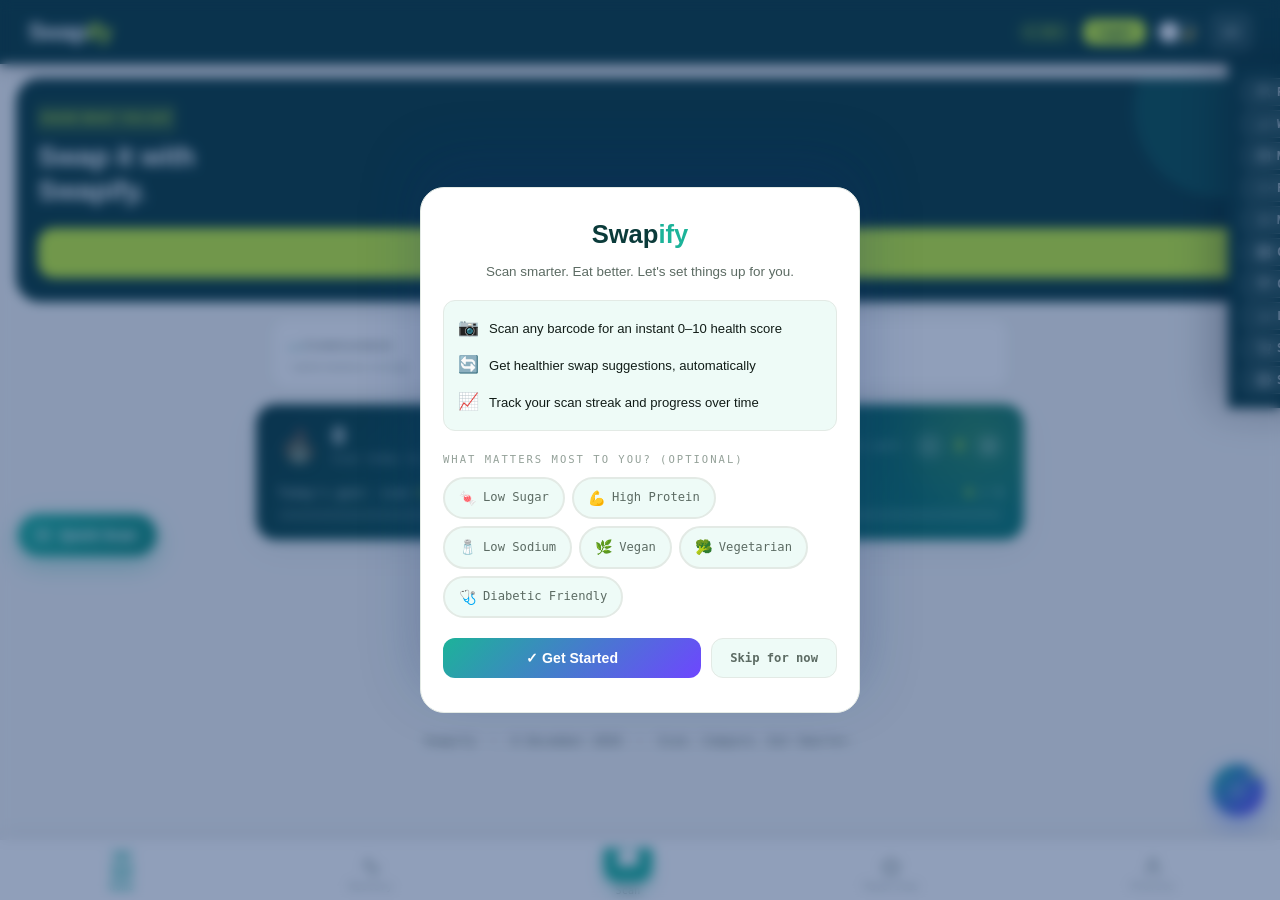
==== index.html @ 66559e41 "Fix root URL routing" ====
<!DOCTYPE html>
<html>
  <head>
    <meta http-equiv="refresh" content="0; url=/static/index.html" />
  </head>
  <body>
    <p>Redirecting to <a href="/static/index.html">Swapify</a>...</p>
  </body>
</html>
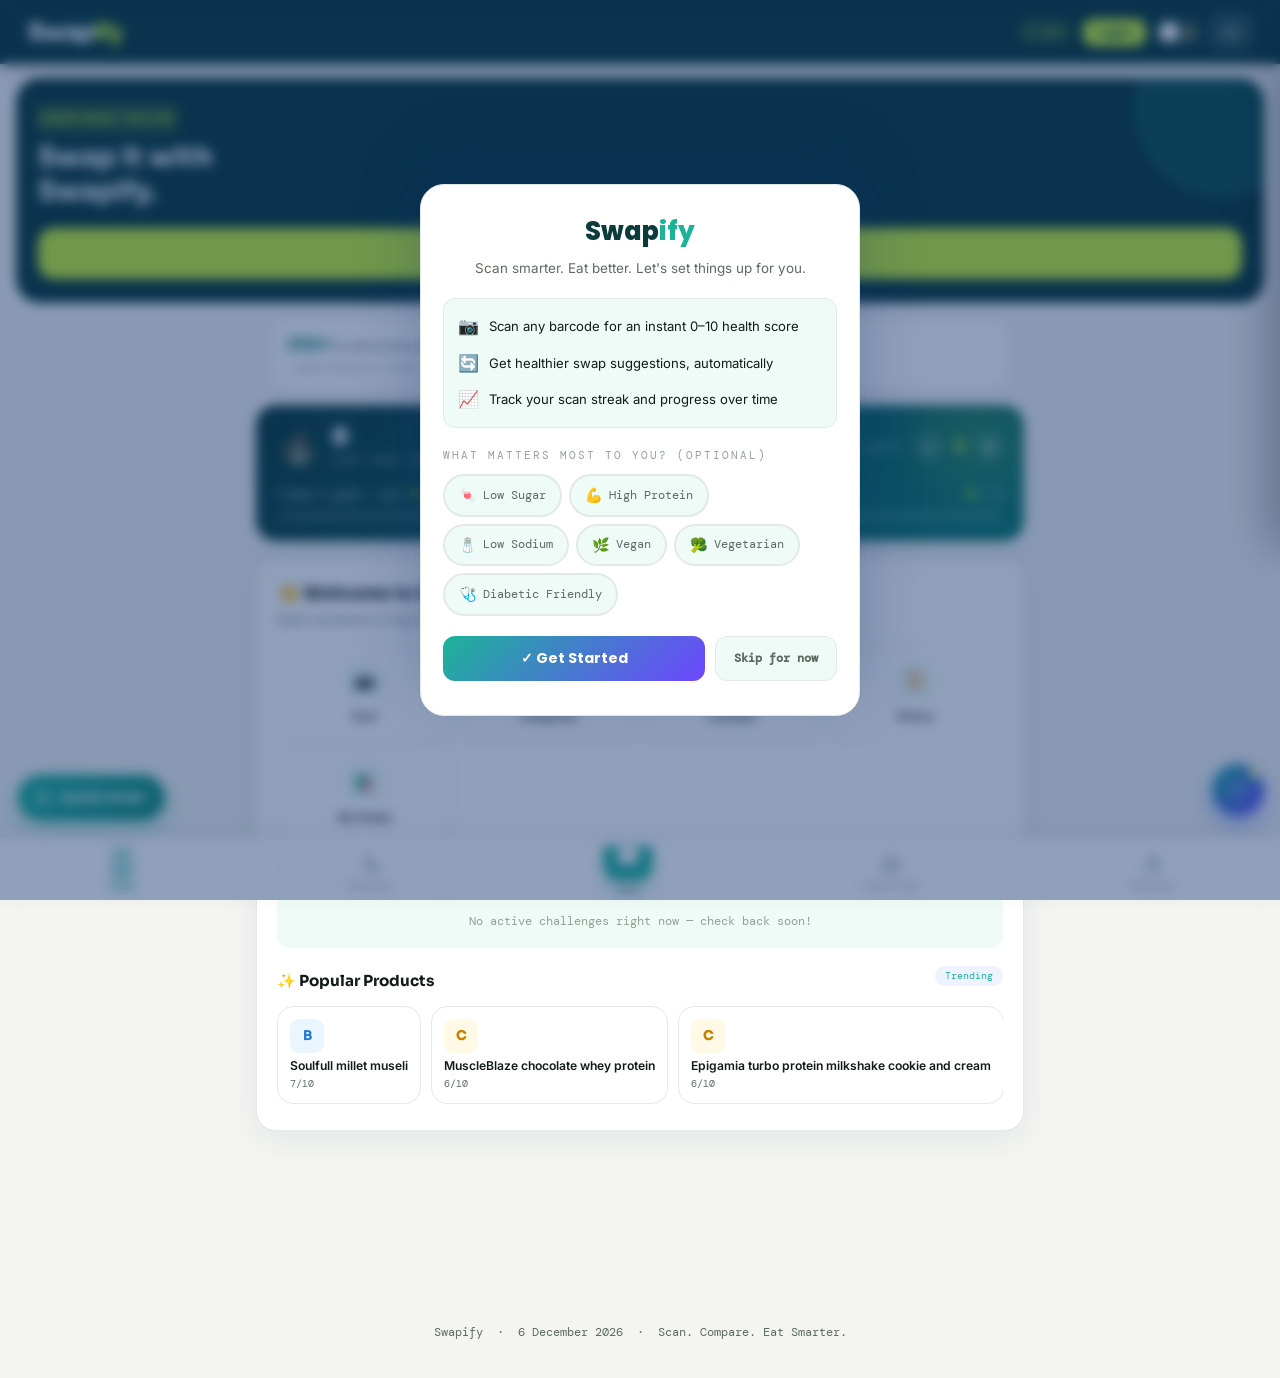
==== commit daa647dc: "Move static files to root for Vercel" ====
--- a/index.html
+++ b/index.html
@@ -1,9 +1,866 @@
 <!DOCTYPE html>
-<html>
-  <head>
-    <meta http-equiv="refresh" content="0; url=/static/index.html" />
-  </head>
-  <body>
-    <p>Redirecting to <a href="/static/index.html">Swapify</a>...</p>
-  </body>
+<html lang="en" data-theme="light">
+<head>
+<meta charset="UTF-8">
+<meta name="viewport" content="width=device-width, initial-scale=1.0, viewport-fit=cover">
+<title>Swapify — Know What's Really In Your Food</title>
+<meta name="description" content="Scan any packaged food barcode for an instant, transparent 1–10 health score with a full ingredient breakdown — no fabricated numbers, ever.">
+<meta name="theme-color" content="#0B3B3A">
+<meta property="og:title" content="Swapify — Know What's Really In Your Food">
+<meta property="og:description" content="Scan any packaged food barcode for an instant, transparent 1–10 health score with a full ingredient breakdown.">
+<meta property="og:type" content="website">
+<link rel="icon" type="image/svg+xml" href="data:image/svg+xml,%3Csvg xmlns='http://www.w3.org/2000/svg' viewBox='0 0 100 100'%3E%3Crect width='100' height='100' rx='22' fill='%230B3B3A'/%3E%3Cpath d='M30 55c0-14 11-25 25-25 7 0 13 3 17 7l-9 9c-2-2-5-4-8-4-8 0-14 6-14 13s6 13 14 13c6 0 11-4 13-9H55v-11h27c0 1 0 2 0 3 0 17-13 29-29 29-14 0-25-11-25-25z' fill='%23C6F135'/%3E%3C/svg%3E">
+<link rel="apple-touch-icon" href="data:image/svg+xml,%3Csvg xmlns='http://www.w3.org/2000/svg' viewBox='0 0 100 100'%3E%3Crect width='100' height='100' rx='22' fill='%230B3B3A'/%3E%3Cpath d='M30 55c0-14 11-25 25-25 7 0 13 3 17 7l-9 9c-2-2-5-4-8-4-8 0-14 6-14 13s6 13 14 13c6 0 11-4 13-9H55v-11h27c0 1 0 2 0 3 0 17-13 29-29 29-14 0-25-11-25-25z' fill='%23C6F135'/%3E%3C/svg%3E">
+<link href="https://fonts.googleapis.com/css2?family=Sora:wght@400;500;600;700;800&family=Poppins:wght@400;600;700;800;900&family=Inter:wght@400;500;600&family=DM+Mono:wght@400;500&display=swap" rel="stylesheet">
+<script src="https://unpkg.com/html5-qrcode@2.3.8/html5-qrcode.min.js"></script>
+<script src="https://cdnjs.cloudflare.com/ajax/libs/html2canvas/1.4.1/html2canvas.min.js"></script>
+<script src="https://cdn.jsdelivr.net/npm/chart.js@4.4.0/dist/chart.umd.min.js"></script>
+<script src="https://cdnjs.cloudflare.com/ajax/libs/jspdf/2.5.1/jspdf.umd.min.js"></script>
+<link rel="stylesheet" href="/static/style.css">
+<!-- Rough first-paint guess for the header nav's collapsed/expanded state,
+     so the full 10-link nav never flashes on screen and overflows/gets cut
+     off before script.js (loaded at the bottom of the page) can measure it
+     precisely with checkHeaderNavFit(). 1700px comfortably covers every
+     laptop width the full row of links realistically fits in; script.js
+     corrects this guess either way once it runs. -->
+<script>(function(){try{if(window.innerWidth<1700){document.documentElement.classList.add('nav-collapsed');}}catch(e){}})();</script>
+</head>
+<body>
+
+<header>
+  <div class="logo" onclick="window.scrollTo({top:0,behavior:'smooth'})">Swap<span>ify</span></div>
+
+  <nav class="header-nav-menu" id="headerNavMenu">
+    <button class="btn-pref-header" onclick="openPrefPanel();closeMobileNav();">
+      <svg width="14" height="14" fill="none" viewBox="0 0 24 24" stroke="currentColor" stroke-width="2"><circle cx="9" cy="7" r="4"/><path d="M3 21v-2a4 4 0 0 1 4-4h4"/><path d="M16 3.13a4 4 0 0 1 0 7.75M21 21v-2a4 4 0 0 0-3-3.87"/></svg>
+      Preferences
+    </button>
+    <button class="btn-pref-header" onclick="showPage('history');closeMobileNav();" id="btnWeeklyHeader">
+      <svg width="14" height="14" fill="none" viewBox="0 0 24 24" stroke="currentColor" stroke-width="2"><line x1="4" y1="20" x2="4" y2="14"/><line x1="10" y1="20" x2="10" y2="9"/><line x1="16" y1="20" x2="16" y2="4"/></svg>
+      Weekly
+    </button>
+    <button class="btn-pref-header" onclick="showPage('history');closeMobileNav();" id="btnMonthlyHeader">
+      <svg width="14" height="14" fill="none" viewBox="0 0 24 24" stroke="currentColor" stroke-width="2"><rect x="3" y="5" width="18" height="16" rx="2"/><line x1="3" y1="10" x2="21" y2="10"/><line x1="8" y1="2" x2="8" y2="6"/><line x1="16" y1="2" x2="16" y2="6"/></svg>
+      Monthly
+    </button>
+    <button class="btn-pref-header" onclick="openForYouRecommendationsPage();closeMobileNav();" id="btnRecsHeader">
+      <svg width="14" height="14" fill="none" viewBox="0 0 24 24" stroke="currentColor" stroke-width="2"><path d="M12 3v4M12 17v4M5 12H1M23 12h-4M6.3 6.3l2.8 2.8M14.9 14.9l2.8 2.8M17.7 6.3l-2.8 2.8M9.1 14.9l-2.8 2.8"/></svg>
+      For You
+    </button>
+    <button class="btn-pref-header" onclick="showPage('swaps');closeMobileNav();" id="btnMySwapsHeader">
+      <svg width="14" height="14" fill="none" viewBox="0 0 24 24" stroke="currentColor" stroke-width="2"><path d="M4 7h13M17 7l-3.5-3.5M17 7l-3.5 3.5"/><path d="M20 17H7M7 17l3.5-3.5M7 17l3.5 3.5"/></svg>
+      My Swaps
+    </button>
+    <button class="btn-pref-header" onclick="showPage('categories');closeMobileNav();" id="btnCategoriesHeader">
+      <svg width="14" height="14" fill="none" viewBox="0 0 24 24" stroke="currentColor" stroke-width="2"><rect x="3" y="3" width="7" height="7"/><rect x="14" y="3" width="7" height="7"/><rect x="3" y="14" width="7" height="7"/><rect x="14" y="14" width="7" height="7"/></svg>
+      Categories
+    </button>
+    <button class="btn-pref-header" onclick="showPage('challenges');closeMobileNav();" id="btnChallengesHeader">
+      <svg width="14" height="14" fill="none" viewBox="0 0 24 24" stroke="currentColor" stroke-width="2"><path d="M8 4h8v5a4 4 0 0 1-8 0V4z"/><path d="M8 5H4v2a4 4 0 0 0 4 3M16 5h4v2a4 4 0 0 1-4 3"/><line x1="12" y1="13" x2="12" y2="17"/><line x1="9" y1="21" x2="15" y2="21"/><line x1="12" y1="17" x2="12" y2="21"/></svg>
+      Challenges
+    </button>
+    <button class="btn-pref-header" onclick="showPage('leaderboard');closeMobileNav();" id="btnLeaderboardHeader">
+      <svg width="14" height="14" fill="none" viewBox="0 0 24 24" stroke="currentColor" stroke-width="2"><line x1="18" y1="20" x2="18" y2="10"/><line x1="12" y1="20" x2="12" y2="4"/><line x1="6" y1="20" x2="6" y2="14"/></svg>
+      Leaderboard
+    </button>
+    <button class="btn-pref-header" onclick="showPage('cart');closeMobileNav();" id="btnShoppingListHeader">
+      <svg width="14" height="14" fill="none" viewBox="0 0 24 24" stroke="currentColor" stroke-width="2"><circle cx="9" cy="21" r="1"/><circle cx="20" cy="21" r="1"/><path d="M1 2h4l2.68 12.39a2 2 0 0 0 2 1.61h9.72a2 2 0 0 0 2-1.61L23 6H6"/></svg>
+      Smart Cart
+    </button>
+    <button class="btn-pref-header" onclick="showPage('settings');closeMobileNav();" id="btnSettingsHeader">
+      <svg width="14" height="14" fill="none" viewBox="0 0 24 24" stroke="currentColor" stroke-width="2"><circle cx="12" cy="12" r="3"/><path d="M19.4 15a1.65 1.65 0 0 0 .33 1.82l.06.06a2 2 0 1 1-2.83 2.83l-.06-.06a1.65 1.65 0 0 0-1.82-.33 1.65 1.65 0 0 0-1 1.51V21a2 2 0 0 1-4 0v-.09A1.65 1.65 0 0 0 9 19.4a1.65 1.65 0 0 0-1.82.33l-.06.06a2 2 0 1 1-2.83-2.83l.06-.06a1.65 1.65 0 0 0 .33-1.82 1.65 1.65 0 0 0-1.51-1H3a2 2 0 0 1 0-4h.09A1.65 1.65 0 0 0 4.6 9a1.65 1.65 0 0 0-.33-1.82l-.06-.06a2 2 0 1 1 2.83-2.83l.06.06a1.65 1.65 0 0 0 1.82.33H9a1.65 1.65 0 0 0 1-1.51V3a2 2 0 0 1 4 0v.09a1.65 1.65 0 0 0 1 1.51 1.65 1.65 0 0 0 1.82-.33l.06-.06a2 2 0 1 1 2.83 2.83l-.06.06a1.65 1.65 0 0 0-.33 1.82V9a1.65 1.65 0 0 0 1.51 1H21a2 2 0 0 1 0 4h-.09a1.65 1.65 0 0 0-1.51 1z"/></svg>
+      Settings
+    </button>
+  </nav>
+
+  <div class="header-right">
+    <div class="badge" id="headerDateBadge"></div>
+    <div id="headerAuthArea">
+      <button class="btn-login-header" onclick="openAuthModal()">Login</button>
+    </div>
+    <button class="theme-toggle" id="themeToggle" onclick="toggleTheme()">
+      <span class="theme-icon" id="themeIcon">🌙</span>
+    </button>
+    <button class="hamburger-btn" id="hamburgerBtn" onclick="toggleMobileNav()" aria-label="Menu">
+      <span></span><span></span><span></span>
+    </button>
+  </div>
+
+</header>
+<div class="header-nav-backdrop" id="headerNavBackdrop" onclick="closeMobileNav()"></div>
+
+<div id="activePrefStrip">
+  <div class="pref-strip-inner">
+    <span class="pref-strip-label">✦ PREFS:</span>
+    <div id="activePrefChips"></div>
+  </div>
+</div>
+
+
+<!-- ═══ PAGE: HOME ═══ -->
+<div id="page-home" class="page active">
+
+<div class="hero">
+  <div class="hero-pill">Know what you eat</div>
+  <h1>Swap it with<br>Swapify.</h1>
+  <button class="scan-btn" onclick="showPage('scanner')">
+    <svg width="20" height="20" fill="none" viewBox="0 0 24 24" stroke="currentColor" stroke-width="2.2" stroke-linecap="round" stroke-linejoin="round"><path d="M3 8V6a2 2 0 0 1 2-2h2"/><path d="M17 4h2a2 2 0 0 1 2 2v2"/><path d="M21 16v2a2 2 0 0 1-2 2h-2"/><path d="M7 20H5a2 2 0 0 1-2-2v-2"/><circle cx="12" cy="12" r="3.5"/></svg>
+    Scan a product
+  </button>
+</div>
+
+<div class="quick-stats" id="quickStats"></div>
+
+<div class="container">
+
+
+  <!-- STREAK & DAILY GOAL TRACKER (always visible) -->
+  <div id="streakGoalCard"></div>
+
+  <!-- PERSONALIZED HOME DASHBOARD (always visible feed) -->
+  <div id="homeDashboard"></div>
+
+  <!-- WEEKLY HEALTH PANEL (collapsible) -->
+  <div id="weeklyPanel" style="display:none;">
+    <!-- rendered by JS -->
+  </div>
+
+  <!-- MONTHLY REPORT PANEL (collapsible) -->
+  <div id="monthlyPanel" style="display:none;">
+    <!-- rendered by JS -->
+  </div>
+
+  <!-- FAVORITES PANEL (collapsible) -->
+  <div id="favoritesPanel" style="display:none;">
+    <!-- rendered by JS -->
+  </div>
+
+  <!-- MY SWAPS PANEL (collapsible) -->
+  <div id="mySwapsPanel" style="display:none;">
+    <!-- rendered by JS -->
+  </div>
+
+  <!-- CATEGORIES PANEL (collapsible) -->
+  <div id="categoriesPanel" style="display:none;">
+    <!-- rendered by JS -->
+  </div>
+
+  <!-- CHALLENGES & LEADERBOARD PANEL (collapsible) -->
+  <div id="challengesPanel" style="display:none;">
+    <!-- rendered by JS -->
+  </div>
+
+  <!-- SMART CART / SHOPPING LIST PANEL (collapsible) -->
+  <div id="shoppingListPanel" style="display:none;">
+    <!-- rendered by JS -->
+  </div>
+
+  <!-- BADGES PANEL (collapsible) -->
+  <div id="badgesPanel" style="display:none;"></div>
+
+  <!-- AI RECOMMENDATIONS PANEL -->
+  <div id="recommendationsPanel" style="display:none;"></div>
+
+  <!-- FLOATING QUICK SCAN WIDGET (TASK 5) -->
+  <button class="quick-scan-fab" onclick="openQuickScanWidget()" title="Quick Scan Product">
+    <svg width="18" height="18" fill="none" viewBox="0 0 24 24" stroke="currentColor" stroke-width="2.2" stroke-linecap="round" stroke-linejoin="round"><path d="M3 8V6a2 2 0 0 1 2-2h2"/><path d="M17 4h2a2 2 0 0 1 2 2v2"/><path d="M21 16v2a2 2 0 0 1-2 2h-2"/><path d="M7 20H5a2 2 0 0 1-2-2v-2"/><circle cx="12" cy="12" r="3.5"/></svg>
+    <span>Quick Scan</span>
+  </button>
+
+</div><!-- end .container -->
+
+</div><!-- end #page-home -->
+
+
+<!-- ═══ PAGE: SCANNER ═══ -->
+<div id="page-scanner" class="page">
+<div class="container" style="margin-top:16px;">
+  <!-- SCAN CARD -->
+  <div class="card">
+    <div class="input-row">
+      <div class="input-wrap">
+        <svg width="18" height="18" fill="none" viewBox="0 0 24 24" stroke="currentColor" stroke-width="2">
+          <rect x="2" y="4" width="2" height="16" rx="0.5"/><rect x="6" y="4" width="1" height="16" rx="0.5"/>
+          <rect x="9" y="4" width="2" height="16" rx="0.5"/><rect x="13" y="4" width="1" height="16" rx="0.5"/>
+          <rect x="16" y="4" width="2" height="16" rx="0.5"/><rect x="20" y="4" width="2" height="16" rx="0.5"/>
+        </svg>
+        <input type="text" id="barcodeInput" placeholder="Enter barcode or product name, or say it…" oninput="handleSearchAutocompleteInput(this.value)" autocomplete="off">
+        <div class="search-suggest-list" id="searchSuggestList"></div>
+      </div>
+      <button class="btn-scan-primary" onclick="scanProduct()">Scan</button>
+      <button class="btn-mic" id="btnMic" onclick="toggleVoice()" title="Voice input">
+        <svg width="16" height="16" fill="none" viewBox="0 0 24 24" stroke="currentColor" stroke-width="2">
+          <path d="M12 1a3 3 0 0 0-3 3v8a3 3 0 0 0 6 0V4a3 3 0 0 0-3-3z"/>
+          <path d="M19 10v2a7 7 0 0 1-14 0v-2"/>
+          <line x1="12" y1="19" x2="12" y2="23"/>
+          <line x1="8" y1="23" x2="16" y2="23"/>
+        </svg>
+      </button>
+      <button class="btn-camera" id="btnCamera" onclick="toggleCamera()">
+        <svg width="16" height="16" fill="none" viewBox="0 0 24 24" stroke="currentColor" stroke-width="2">
+          <path d="M23 19a2 2 0 0 1-2 2H3a2 2 0 0 1-2-2V8a2 2 0 0 1 2-2h4l2-3h6l2 3h4a2 2 0 0 1 2 2z"/>
+          <circle cx="12" cy="13" r="4"/>
+        </svg>
+        <span class="btn-camera-label">Camera</span>
+      </button>
+    </div>
+
+    <!-- Voice status -->
+    <div class="voice-status" id="voiceStatus">
+      <div class="voice-dot"></div>
+      <span id="voiceStatusText">Listening… say a barcode or a product name</span>
+    </div>
+
+    <button type="button" class="btn-name-photo-link" onclick="triggerNameFromPhoto()">📷 Can't find a barcode? Snap the product name instead</button>
+    <div class="name-photo-status" id="namePhotoStatus"></div>
+
+    <div id="cameraSection">
+      <div id="reader"></div>
+      <div class="camera-overlay-bar">
+        <span>📡 Scanning for barcode…</span>
+        <button class="btn-camera-close" onclick="stopCamera()">✕ Close</button>
+      </div>
+    </div>
+
+    <div id="cameraError">
+      <div class="camera-error-header">
+        <div class="camera-error-icon-wrap">
+          <svg width="18" height="18" fill="none" viewBox="0 0 24 24" stroke="currentColor" stroke-width="2.2">
+            <path d="M23 19a2 2 0 0 1-2 2H3a2 2 0 0 1-2-2V8a2 2 0 0 1 2-2h4l2-3h6l2 3h4a2 2 0 0 1 2 2z"/>
+            <line x1="1" y1="1" x2="23" y2="23"/>
+          </svg>
+        </div>
+        <div class="camera-error-text-wrap">
+          <div class="camera-error-title" id="cameraErrorTitle">Camera unavailable</div>
+          <div class="camera-error-msg" id="cameraErrorMsg">Please enter the barcode manually.</div>
+        </div>
+        <button class="camera-error-dismiss" onclick="dismissCameraError()">✕</button>
+      </div>
+      <div class="camera-error-footer">
+        <span class="camera-error-footer-label">try instead:</span>
+        <span class="camera-error-tip">⌨️ Type barcode above</span>
+        <span class="camera-error-tip camera-error-tip-action" onclick="triggerNameFromPhoto()">📷 Snap the name instead</span>
+        <span class="camera-error-tip" id="tipPermission" style="display:none;">⚙️ Allow in site settings</span>
+        <span class="camera-error-tip" id="tipReload" style="display:none;">🔄 Reload &amp; retry</span>
+        <span class="camera-error-tip" id="tipHTTPS" style="display:none;">🔒 Requires HTTPS</span>
+      </div>
+    </div>
+
+    <div class="src-note" style="display:none;">
+      <span style="color:#3949ab;">■</span> Backend&nbsp;·&nbsp;
+      <span style="color:#00a875;">■</span> Swapify CSV&nbsp;·&nbsp;
+      <span style="color:#e65100;">■</span> Open Food Facts
+    </div>
+    <div id="csvStatus" style="display:none;"></div>
+    <div id="backendStatus" style="display:none;"></div>
+  </div>
+</div>
+</div>
+
+<!-- Hidden file input used by the "Upload label photo" OCR fallback (Task 6) -->
+<input type="file" id="ocrLabelFileInput" accept="image/png,image/jpeg" style="display:none;" onchange="handleOcrLabelFileSelected(this.files)">
+<!-- capture="environment" opens the device's rear camera directly on mobile instead of a bare file picker; on desktop it just falls back to a normal file picker -->
+<input type="file" id="nameFromPhotoInput" accept="image/png,image/jpeg" capture="environment" style="display:none;" onchange="handleNameFromPhotoSelected(this.files)">
+
+<!-- ═══ PAGE: PRODUCT ═══ -->
+<div id="page-product" class="page">
+<div class="page-header-bar">
+  <button class="page-back-btn" onclick="showPage('home')">&#8592; Back to Home</button>
+</div>
+<div class="container" style="margin-top:8px;">
+  <!-- result, alternativesResult, compareResult live here permanently -->
+  <div id="result"></div>
+  <div id="alternativesResult"></div>
+  <div id="compareResult"></div>
+</div>
+</div>
+
+<!-- ═══ PAGE: HISTORY ═══ -->
+<div id="page-history" class="page">
+<div class="page-header-bar">
+  <button class="page-back-btn" onclick="showPage('home')">&#8592; Back to Home</button>
+</div>
+<div class="container" style="margin-top:16px;">
+  <div id="weeklyPanelPage"></div>
+  <div id="monthlyPanelPage"></div>
+</div>
+</div>
+
+<!-- ═══ PAGE: FAVORITES ═══ -->
+<div id="page-favorites" class="page">
+<div class="page-header-bar">
+  <button class="page-back-btn" onclick="showPage('home')">&#8592; Back to Home</button>
+</div>
+<div class="container" style="margin-top:16px;">
+  <div id="favoritesPanelPage"></div>
+</div>
+</div>
+
+<!-- ═══ PAGE: PROFILE ═══ -->
+<div id="page-profile" class="page">
+<div class="page-header-bar">
+  <button class="page-back-btn" onclick="showPage('home')">&#8592; Back to Home</button>
+</div>
+<div class="container" style="margin-top:16px;">
+  <div class="profile-quicklinks">
+    <button class="profile-quicklink-btn" onclick="showPage('challenges')"><span class="profile-quicklink-icon"><svg width="18" height="18" fill="none" viewBox="0 0 24 24" stroke="currentColor" stroke-width="2"><path d="M8 4h8v5a4 4 0 0 1-8 0V4z"/><path d="M8 5H4v2a4 4 0 0 0 4 3M16 5h4v2a4 4 0 0 1-4 3"/><line x1="12" y1="13" x2="12" y2="17"/><line x1="9" y1="21" x2="15" y2="21"/><line x1="12" y1="17" x2="12" y2="21"/></svg></span>Challenges</button>
+    <button class="profile-quicklink-btn" onclick="showPage('leaderboard')"><span class="profile-quicklink-icon"><svg width="18" height="18" fill="none" viewBox="0 0 24 24" stroke="currentColor" stroke-width="2"><line x1="18" y1="20" x2="18" y2="10"/><line x1="12" y1="20" x2="12" y2="4"/><line x1="6" y1="20" x2="6" y2="14"/></svg></span>Leaderboard</button>
+    <button class="profile-quicklink-btn" onclick="showPage('preferences')"><span class="profile-quicklink-icon"><svg width="18" height="18" fill="none" viewBox="0 0 24 24" stroke="currentColor" stroke-width="2"><circle cx="9" cy="7" r="4"/><path d="M3 21v-2a4 4 0 0 1 4-4h4"/><path d="M16 3.13a4 4 0 0 1 0 7.75M21 21v-2a4 4 0 0 0-3-3.87"/></svg></span>Preferences</button>
+    <button class="profile-quicklink-btn" onclick="showPage('settings')"><span class="profile-quicklink-icon"><svg width="18" height="18" fill="none" viewBox="0 0 24 24" stroke="currentColor" stroke-width="2"><circle cx="12" cy="12" r="3"/><path d="M19.4 15a1.65 1.65 0 0 0 .33 1.82l.06.06a2 2 0 1 1-2.83 2.83l-.06-.06a1.65 1.65 0 0 0-1.82-.33 1.65 1.65 0 0 0-1 1.51V21a2 2 0 0 1-4 0v-.09A1.65 1.65 0 0 0 9 19.4a1.65 1.65 0 0 0-1.82.33l-.06.06a2 2 0 1 1-2.83-2.83l.06-.06a1.65 1.65 0 0 0 .33-1.82 1.65 1.65 0 0 0-1.51-1H3a2 2 0 0 1 0-4h.09A1.65 1.65 0 0 0 4.6 9a1.65 1.65 0 0 0-.33-1.82l-.06-.06a2 2 0 1 1 2.83-2.83l.06.06a1.65 1.65 0 0 0 1.82.33H9a1.65 1.65 0 0 0 1-1.51V3a2 2 0 0 1 4 0v.09a1.65 1.65 0 0 0 1 1.51 1.65 1.65 0 0 0 1.82-.33l.06-.06a2 2 0 1 1 2.83 2.83l-.06.06a1.65 1.65 0 0 0-.33 1.82V9a1.65 1.65 0 0 0 1.51 1H21a2 2 0 0 1 0 4h-.09a1.65 1.65 0 0 0-1.51 1z"/></svg></span>Settings</button>
+  </div>
+  <div id="profilePanelPage"></div>
+  <div id="challengesPanelPage" style="margin-top:16px;"></div>
+  <div id="badgesPanelPage" style="margin-top:16px;"></div>
+</div>
+</div>
+
+<!-- ═══ PAGE: SWAPS ═══ -->
+<div id="page-swaps" class="page">
+<div class="page-header-bar">
+  <button class="page-back-btn" onclick="showPage('home')">&#8592; Back</button>
+</div>
+<div class="container" style="margin-top:8px;">
+  <div id="mySwapsPanelPage"></div>
+</div>
+</div>
+
+<!-- ═══ PAGE: CATEGORIES ═══ -->
+<div id="page-categories" class="page">
+<div class="page-header-bar">
+  <button class="page-back-btn" onclick="showPage('home')">&#8592; Back</button>
+  <div class="page-header-title">Product Categories</div>
+</div>
+<div class="container" style="margin-top:8px;">
+  <div id="categoriesPanelPage"></div>
+</div>
+</div>
+
+<!-- ═══ PAGE: CART ═══ -->
+<div id="page-cart" class="page">
+<div class="page-header-bar">
+  <button class="page-back-btn" onclick="showPage('home')">&#8592; Back</button>
+</div>
+<div class="container" style="margin-top:8px;">
+  <div id="shoppingListPanelPage"></div>
+</div>
+</div>
+
+<!-- COMPARE MODAL (single 2-product compare, legacy) -->
+<div class="modal-overlay" id="compareModal">
+  <div class="modal-box">
+    <h3>🔍 Compare with another product</h3>
+    <p>Enter the barcode of the second product to compare side-by-side.</p>
+    <input type="text" id="compareInput" placeholder="Enter second barcode…">
+    <div class="modal-btns">
+      <button class="btn-cancel" onclick="closeCompareModal()">Cancel</button>
+      <button onclick="runCompare()">Compare</button>
+    </div>
+  </div>
+</div>
+
+<!-- ═══ PAGE: COMPARE ═══ -->
+<div id="page-compare" class="page">
+<div class="page-header-bar">
+  <button class="page-back-btn" onclick="showPage('home')">&#8592; Back</button>
+  <div class="page-header-title">Compare Products</div>
+</div>
+<div class="container" style="margin-top:8px;">
+  <div class="compare-panel-overlay embedded-page-panel active" id="multiCompareOverlay">
+    <div class="compare-panel">
+      <div class="compare-panel-header">
+        <div class="compare-panel-title">Up to 4 products side-by-side</div>
+        <div class="compare-panel-actions">
+          <button class="btn-compare-clear" onclick="clearCompareList()">Clear all</button>
+        </div>
+      </div>
+      <div class="compare-panel-body" id="multiCompareBody">
+        <!-- rendered by JS -->
+      </div>
+    </div>
+  </div>
+</div>
+</div>
+
+<!-- ═══ PAGE: PREFERENCES ═══ -->
+<div id="page-preferences" class="page">
+<div class="page-header-bar">
+  <button class="page-back-btn" onclick="showPage('home')">&#8592; Back</button>
+  <div class="page-header-title">Dietary Preferences</div>
+</div>
+<div class="container" style="margin-top:8px;">
+  <div class="pref-overlay embedded-page-panel active" id="prefOverlay">
+    <div class="pref-panel" id="prefPanel">
+      <div class="pref-panel-subtitle">Your preferences will be remembered and used to highlight better-fit products.</div>
+      <div class="pref-section-title">Nutrition Goals</div>
+      <div class="pref-grid" id="prefGrid">
+        <div class="pref-toggle pref-lime" data-pref="low_sugar" onclick="togglePref(this)"><span class="pref-icon">🍬</span> Low Sugar</div>
+        <div class="pref-toggle pref-lime" data-pref="high_protein" onclick="togglePref(this)"><span class="pref-icon">💪</span> High Protein</div>
+        <div class="pref-toggle pref-lime" data-pref="low_sodium" onclick="togglePref(this)"><span class="pref-icon">🧂</span> Low Sodium</div>
+        <div class="pref-toggle pref-lime" data-pref="low_fat" onclick="togglePref(this)"><span class="pref-icon">🥑</span> Low Fat</div>
+        <div class="pref-toggle pref-lime" data-pref="high_fiber" onclick="togglePref(this)"><span class="pref-icon">🌾</span> High Fiber</div>
+        <div class="pref-toggle pref-lime" data-pref="low_calorie" onclick="togglePref(this)"><span class="pref-icon">⚡</span> Low Calorie</div>
+      </div>
+      <div class="pref-section-title">Dietary Lifestyle</div>
+      <div class="pref-grid">
+        <div class="pref-toggle pref-lime" data-pref="vegan" onclick="togglePref(this)"><span class="pref-icon">🌿</span> Vegan</div>
+        <div class="pref-toggle pref-lime" data-pref="vegetarian" onclick="togglePref(this)"><span class="pref-icon">🥦</span> Vegetarian</div>
+        <div class="pref-toggle pref-lime" data-pref="diabetic_friendly" onclick="togglePref(this)"><span class="pref-icon">🩺</span> Diabetic Friendly</div>
+        <div class="pref-toggle pref-lime" data-pref="heart_healthy" onclick="togglePref(this)"><span class="pref-icon">❤️</span> Heart Healthy</div>
+      </div>
+      <div class="pref-section-title">Label &amp; Ingredients</div>
+      <div class="pref-grid">
+        <div class="pref-toggle pref-lime" data-pref="no_preservatives" onclick="togglePref(this)"><span class="pref-icon">🧪</span> No Preservatives</div>
+        <div class="pref-toggle pref-lime" data-pref="no_artificial_colors" onclick="togglePref(this)"><span class="pref-icon">🎨</span> No Artificial Colors</div>
+        <div class="pref-toggle pref-lime" data-pref="no_artificial_flavors" onclick="togglePref(this)"><span class="pref-icon">🧫</span> No Artificial Flavors</div>
+        <div class="pref-toggle pref-lime" data-pref="no_palm_oil" onclick="togglePref(this)"><span class="pref-icon">🌴</span> No Palm Oil</div>
+        <div class="pref-toggle pref-lime" data-pref="clean_label" onclick="togglePref(this)"><span class="pref-icon">✨</span> Clean Label</div>
+      </div>
+      <div class="pref-panel-actions">
+        <button class="btn-pref-save" onclick="savePrefs()">✓ Save Preferences</button>
+        <button class="btn-pref-reset" onclick="resetPrefs()">Reset</button>
+      </div>
+    </div>
+  </div>
+</div>
+</div>
+
+<!-- ═══ PAGE: LEADERBOARD ═══ -->
+<div id="page-leaderboard" class="page">
+<div class="page-header-bar">
+  <button class="page-back-btn" onclick="showPage('home')">&#8592; Back</button>
+  <div class="page-header-title">Leaderboard</div>
+</div>
+<div class="container" style="margin-top:8px;">
+  <div id="leaderboardPanelFullPage"></div>
+</div>
+</div>
+
+<!-- ═══ PAGE: CHALLENGES ═══ -->
+<div id="page-challenges" class="page">
+<div class="page-header-bar">
+  <button class="page-back-btn" onclick="showPage('home')">&#8592; Back</button>
+  <div class="page-header-title">Challenges</div>
+</div>
+<div class="container" style="margin-top:8px;">
+  <div id="challengesPanelFullPage"></div>
+</div>
+</div>
+
+<!-- ═══ PAGE: SETTINGS ═══ -->
+<div id="page-settings" class="page">
+<div class="page-header-bar">
+  <button class="page-back-btn" onclick="showPage('home')">&#8592; Back</button>
+  <div class="page-header-title">Settings</div>
+</div>
+<div class="container" style="margin-top:8px;">
+  <div id="settingsPanelFullPage"></div>
+</div>
+</div>
+
+<!-- COMPARE FAB (floating, shows count of products queued for comparison) -->
+<div class="compare-fab" id="compareFab" onclick="showPage('compare')">
+  <svg viewBox="0 0 24 24" fill="none" stroke="currentColor" stroke-width="2"><path d="M16 3h5v5M4 20L21 3M21 16v5h-5M15 15l6 6M4 4l5 5"/></svg>
+  <span>Compare</span>
+  <span class="compare-fab-count" id="compareFabCount">0</span>
+</div>
+
+<!-- ONBOARDING (first-visit only) -->
+<div class="pref-overlay onboard-overlay" id="onboardOverlay">
+  <div class="pref-panel onboard-panel">
+    <div class="onboard-hero">
+      <div class="onboard-logo">Swap<span>ify</span></div>
+      <div class="onboard-tagline">Scan smarter. Eat better. Let's set things up for you.</div>
+    </div>
+    <div class="onboard-benefits">
+      <div class="onboard-benefit"><span class="onboard-benefit-icon">📷</span><span>Scan any barcode for an instant 0–10 health score</span></div>
+      <div class="onboard-benefit"><span class="onboard-benefit-icon">🔄</span><span>Get healthier swap suggestions, automatically</span></div>
+      <div class="onboard-benefit"><span class="onboard-benefit-icon">📈</span><span>Track your scan streak and progress over time</span></div>
+    </div>
+    <div class="pref-section-title">What matters most to you? (optional)</div>
+    <div class="pref-grid" id="onboardGrid">
+      <div class="pref-toggle pref-lime" data-pref="low_sugar" onclick="togglePref(this)"><span class="pref-icon">🍬</span> Low Sugar</div>
+      <div class="pref-toggle pref-lime" data-pref="high_protein" onclick="togglePref(this)"><span class="pref-icon">💪</span> High Protein</div>
+      <div class="pref-toggle pref-lime" data-pref="low_sodium" onclick="togglePref(this)"><span class="pref-icon">🧂</span> Low Sodium</div>
+      <div class="pref-toggle pref-lime" data-pref="vegan" onclick="togglePref(this)"><span class="pref-icon">🌿</span> Vegan</div>
+      <div class="pref-toggle pref-lime" data-pref="vegetarian" onclick="togglePref(this)"><span class="pref-icon">🥦</span> Vegetarian</div>
+      <div class="pref-toggle pref-lime" data-pref="diabetic_friendly" onclick="togglePref(this)"><span class="pref-icon">🩺</span> Diabetic Friendly</div>
+    </div>
+    <div class="pref-panel-actions">
+      <button class="btn-pref-save" onclick="completeOnboarding(true)">✓ Get Started</button>
+      <button class="btn-pref-reset" onclick="completeOnboarding(false)">Skip for now</button>
+    </div>
+  </div>
+</div>
+
+<!-- AUTH MODAL -->
+<div class="auth-overlay" id="authOverlay" onclick="handleAuthOverlayClick(event)">
+  <div class="auth-box-wrap">
+    <div class="auth-box" id="authBox">
+      <div class="auth-logo">Swap<span>ify</span></div>
+      <div class="auth-subtitle">Sign in to track your health journey</div>
+      <div class="auth-tabs">
+        <button class="auth-tab active" id="tabLogin" onclick="switchAuthTab('login')">Login</button>
+        <button class="auth-tab" id="tabRegister" onclick="switchAuthTab('register')">Register</button>
+      </div>
+      <div id="authError" class="auth-error"></div>
+      <div id="loginForm">
+        <div class="auth-field"><label>Email</label><input type="email" id="loginEmail" class="no-icon-input" placeholder="you@example.com"></div>
+        <div class="auth-field"><label>Password</label><input type="password" id="loginPassword" class="no-icon-input" placeholder="••••••••"></div>
+        <div class="auth-forgot-wrap">
+          <button type="button" class="auth-forgot-btn" onclick="openForgotPasswordModal()">Forgot Password?</button>
+        </div>
+        <button class="auth-btn" onclick="doLogin()">Sign In →</button>
+        <div class="auth-divider"><span>OR</span></div>
+        <button type="button" class="btn-google-login" onclick="loginWithGoogle()">
+          <svg width="18" height="18" viewBox="0 0 24 24"><path fill="#4285F4" d="M22.56 12.25c0-.78-.07-1.53-.2-2.25H12v4.26h5.92c-.26 1.37-1.04 2.53-2.21 3.31v2.77h3.57c2.08-1.92 3.28-4.74 3.28-8.09z"/><path fill="#34A853" d="M12 23c2.97 0 5.46-.98 7.28-2.66l-3.57-2.77c-.98.66-2.23 1.06-3.71 1.06-2.86 0-5.29-1.93-6.16-4.53H2.18v2.84C3.99 20.53 7.7 23 12 23z"/><path fill="#FBBC05" d="M5.84 14.09c-.22-.66-.35-1.36-.35-2.09s.13-1.43.35-2.09V7.06H2.18C1.43 8.55 1 10.22 1 12s.43 3.45 1.18 4.94l2.85-2.22.81-.63z"/><path fill="#EA4335" d="M12 5.38c1.62 0 3.06.56 4.21 1.64l3.15-3.15C17.45 2.09 14.97 1 12 1 7.7 1 3.99 3.47 2.18 7.06l3.66 2.84c.87-2.6 3.3-4.52 6.16-4.52z"/></svg>
+          Continue with Google
+        </button>
+        <div class="auth-divider" style="margin-top:12px;"><span>or guest access</span></div>
+        <button class="auth-btn" style="background:var(--off-white);color:var(--text);font-size:0.84rem;padding:10px;" onclick="closeAuthModal()">Continue without login</button>
+      </div>
+      <div id="registerForm" style="display:none;">
+        <div class="auth-field"><label>Full Name</label><input type="text" id="regName" class="no-icon-input" placeholder="Your Full Name"></div>
+        <div class="auth-field"><label>Email</label><input type="email" id="regEmail" class="no-icon-input" placeholder="you@example.com"></div>
+        <div class="auth-field"><label>Password</label><input type="password" id="regPassword" class="no-icon-input" placeholder="Min 6 characters"></div>
+        <button class="auth-btn" onclick="doRegister()">Create Account →</button>
+      </div>
+    </div>
+  </div>
+</div>
+
+<!-- FORGOT PASSWORD MODAL -->
+<div class="modal-overlay" id="forgotPasswordOverlay" onclick="handleOverlayClick(event, 'forgotPasswordOverlay')">
+  <div class="modal-box">
+    <h3>🔑 Forgot Password</h3>
+    <p>Enter your registered email address and we will send you a password reset link.</p>
+    <div id="forgotPasswordStatus"></div>
+    <div class="auth-field" style="margin-bottom:14px;"><label style="font-size:0.75rem;">Email Address</label><input type="email" id="forgotEmailInput" placeholder="you@example.com" autocomplete="email"></div>
+    <div class="modal-btns">
+      <button class="btn-cancel" onclick="closeForgotPasswordModal()">Cancel</button>
+      <button onclick="submitForgotPassword()" style="background:linear-gradient(135deg,var(--accent),#6e46ff);color:#fff;font-weight:700;">Send Reset Link →</button>
+    </div>
+  </div>
+</div>
+
+<!-- RESET PASSWORD MODAL -->
+<div class="modal-overlay" id="resetPasswordOverlay" onclick="handleOverlayClick(event, 'resetPasswordOverlay')">
+  <div class="modal-box">
+    <h3>🔐 Reset Password</h3>
+    <p>Set a new password for your Swapify account.</p>
+    <div id="resetPasswordStatus"></div>
+    <div class="auth-field" style="margin-bottom:10px;"><label style="font-size:0.75rem;">New Password</label><input type="password" id="resetPasswordInput" placeholder="New password (min 6 chars)" autocomplete="new-password"></div>
+    <div class="auth-field" style="margin-bottom:14px;"><label style="font-size:0.75rem;">Confirm Password</label><input type="password" id="resetPasswordConfirmInput" placeholder="Confirm new password" autocomplete="new-password"></div>
+    <div class="modal-btns">
+      <button class="btn-cancel" onclick="closeResetPasswordModal()">Cancel</button>
+      <button onclick="submitResetPassword()" style="background:linear-gradient(135deg,var(--accent),#6e46ff);color:#fff;font-weight:700;">Set New Password →</button>
+    </div>
+  </div>
+</div>
+
+<!-- REPORT MISSING PRODUCT MODAL -->
+<div class="modal-overlay" id="reportMissingModalOverlay" onclick="handleOverlayClick(event, 'reportMissingModalOverlay')">
+  <div class="modal-box">
+    <h3>📦 Report Missing Product</h3>
+    <p>Help us expand Swapify! Enter product details so our team can add it to the database.</p>
+    <div id="reportMissingStatus"></div>
+    <div class="auth-field" style="margin-bottom:10px;"><label style="font-size:0.75rem;">Barcode</label><input type="text" id="reportMissingBarcode" readonly style="background:var(--gray-light);font-family:'DM Mono',monospace;color:var(--text);"></div>
+    <div class="auth-field" style="margin-bottom:10px;"><label style="font-size:0.75rem;">Product Name</label><input type="text" id="reportMissingName" placeholder="e.g. Britannia Good Day Cookies"></div>
+    <div class="auth-field" style="margin-bottom:10px;"><label style="font-size:0.75rem;">Brand (optional)</label><input type="text" id="reportMissingBrand" placeholder="e.g. Britannia"></div>
+    <div class="auth-field" style="margin-bottom:14px;"><label style="font-size:0.75rem;">Comments / Ingredients (optional)</label><textarea id="reportMissingComment" style="width:100%;height:60px;padding:8px 12px;border:1.5px solid var(--border);border-radius:10px;font-size:0.8rem;background:var(--off-white);color:var(--text);outline:none;" placeholder="e.g. Contains wheat, sugar..."></textarea></div>
+    <div class="modal-btns">
+      <button class="btn-cancel" onclick="closeReportMissingModal()">Cancel</button>
+      <button onclick="submitMissingReport()" style="background:linear-gradient(135deg,var(--lime),var(--lime-dark));color:var(--navy-deep);font-weight:700;">Submit Report →</button>
+    </div>
+  </div>
+</div>
+
+<!-- PROFILE PANEL -->
+<div class="profile-overlay" id="profileOverlay" onclick="handleProfileOverlayClick(event)">
+  <div class="profile-panel" id="profilePanel">
+    <div class="profile-header">
+      <button class="profile-close" onclick="closeProfilePanel()">✕ Close</button>
+      <div class="profile-avatar-lg" id="profileAvatarLg">R</div>
+      <div class="profile-name" id="profileName">Guest</div>
+      <div class="profile-email" id="profileEmailDisplay">Not logged in</div>
+      <div class="profile-sync-banner" id="profileSyncBanner" style="display:none;"></div>
+    </div>
+    <div class="profile-body">
+      <div class="profile-section-title">Dashboard</div>
+      <div class="stats-row">
+        <div class="stat-card"><div class="stat-num" id="statTotalScans">0</div><div class="stat-lbl">All-Time Scans</div></div>
+        <div class="stat-card"><div class="stat-num" id="statAvgScore">—</div><div class="stat-lbl">Avg Score</div></div>
+        <div class="stat-card"><div class="stat-num" id="statStreak">0</div><div class="stat-lbl">Day Streak</div></div>
+      </div>
+      <div class="streak-card" style="margin-top:10px;">
+        <div class="streak-icon">🔥</div>
+        <div>
+          <div class="streak-text" id="streakText">Start scanning to build a streak!</div>
+          <div class="streak-sub" id="streakSub">Scan any product daily to build your streak</div>
+        </div>
+      </div>
+      <div class="profile-section-title">Score History (last 7 scans)</div>
+      <div class="chart-wrap">
+        <div class="chart-title">HEALTH SCORE OVER TIME</div>
+        <div class="bar-chart" id="scoreBarChart"><div class="scan-empty" style="flex:1;height:auto;padding:10px;">No scans yet</div></div>
+      </div>
+      <div class="profile-section-title">Recent Scans</div>
+      <div class="scan-list" id="recentScansList"><div class="scan-empty">No scans yet — scan a product to get started!</div></div>
+      <div class="profile-section-title">Your Badges</div>
+      <div class="profile-badges-grid" id="profileBadgesGrid"><!-- rendered by JS --></div>
+      <div class="profile-section-title">Preferences</div>
+      <button class="btn-pref-save" style="width:100%;margin-bottom:10px;" onclick="closeProfilePanel();openPrefPanel();">⚙️ Edit Dietary Preferences</button>
+      <button class="btn-logout" id="profileLogoutBtn" onclick="doLogout()">↩ Sign Out</button>
+    </div>
+  </div>
+</div>
+
+<!-- SHARE MODAL -->
+<div class="share-modal-overlay" id="shareModalOverlay" onclick="handleShareOverlayClick(event)">
+  <div class="share-modal-box">
+    <div class="share-modal-title">📤 Share Product Score</div>
+    <div id="shareCardPreview">
+      <div class="share-card-header">
+        <div class="share-card-check"><svg width="11" height="11" viewBox="0 0 24 24" fill="none" stroke="#0B3B3A" stroke-width="3.5" stroke-linecap="round" stroke-linejoin="round"><polyline points="20 6 9 17 4 12"/></svg></div>
+        <div class="share-card-wordmark">Swapify</div>
+      </div>
+      <div class="share-card-body">
+        <div class="share-card-thumb" id="sc-thumb">
+          <svg width="30" height="30" viewBox="0 0 24 24" fill="none" stroke="currentColor" stroke-width="1.8" stroke-linecap="round" stroke-linejoin="round"><path d="M18 8h1a4 4 0 0 1 0 8h-1"/><path d="M2 8h16v9a4 4 0 0 1-4 4H6a4 4 0 0 1-4-4V8z"/><line x1="6" y1="1" x2="6" y2="4"/><line x1="10" y1="1" x2="10" y2="4"/><line x1="14" y1="1" x2="14" y2="4"/></svg>
+        </div>
+        <div class="share-card-product" id="sc-name">Product Name</div>
+        <div class="share-card-brand" id="sc-brand">Brand</div>
+        <div class="share-card-dial">
+          <div class="share-card-badge-num" id="sc-grade-num">10</div>
+          <div class="share-card-badge-lbl">/10</div>
+          <div class="share-card-grade-pill" id="sc-badge">Grade A</div>
+        </div>
+        <div class="share-card-warnings" id="sc-warnings"></div>
+        <div class="share-card-badges-row" id="sc-badges-row"></div>
+      </div>
+      <div class="share-card-footer">
+        <div class="share-card-cta">I scanned this with Swapify. Know what&rsquo;s really in your food.</div>
+        <div class="share-card-scanme">SCAN<br>ME</div>
+      </div>
+    </div>
+    <div class="share-actions">
+      <button class="share-btn-dl" onclick="downloadShareCard()">⬇ Download PNG</button>
+      <button class="share-btn-copy" onclick="copyShareCard()">📋 Copy Image</button>
+    </div>
+    <button class="share-btn-dl" style="width:100%;margin-top:8px;background:linear-gradient(135deg,#25D366,#128C7E);" onclick="shareToWhatsApp()">📱 Share via WhatsApp</button>
+    <button class="share-btn-cancel" onclick="closeShareModal()">Cancel</button>
+  </div>
+</div>
+
+<!-- CROWDSOURCED RATING MODAL -->
+<div class="share-modal-overlay" id="ratingModalOverlay" onclick="handleRatingOverlayClick(event)">
+  <div class="share-modal-box rating-modal-box">
+    <div class="share-modal-title">⭐ Rate This Product</div>
+    <div class="rating-modal-product-name" id="ratingModalProductName">Product Name</div>
+    <div class="rating-param-block">
+      <div class="rating-param-label">😋 Taste</div>
+      <div class="star-row" id="starRowTaste" data-param="taste"></div>
+    </div>
+    <div class="rating-param-block">
+      <div class="rating-param-label">🏆 Quality</div>
+      <div class="star-row" id="starRowQuality" data-param="quality"></div>
+    </div>
+    <div class="rating-param-block">
+      <div class="rating-param-label">💰 Value for Money</div>
+      <div class="star-row" id="starRowValue" data-param="value"></div>
+    </div>
+    <div class="rating-modal-hint" id="ratingModalHint">Tap stars to rate, then submit.</div>
+    <div class="share-actions" style="margin-top:14px;">
+      <button class="share-btn-dl" onclick="submitProductRating()">✓ Submit Rating</button>
+      <button class="share-btn-copy" onclick="closeRatingModal()">Cancel</button>
+    </div>
+  </div>
+</div>
+
+<!-- HIDDEN FILE INPUT FOR IMAGE UPLOADS (Task 3) -->
+<input type="file" id="galleryUploadInput" accept="image/*" style="display:none;" onchange="handleGalleryFileSelected(event)">
+
+<!-- IMAGE GALLERY LIGHTBOX -->
+<div class="share-modal-overlay" id="galleryLightboxOverlay" onclick="handleGalleryLightboxClick(event)">
+  <div class="gallery-lightbox-box">
+    <img id="galleryLightboxImg" src="" alt="Product image">
+    <button class="gallery-lightbox-close" onclick="closeGalleryLightbox()">✕ Close</button>
+  </div>
+</div>
+
+<!-- WRITE A REVIEW MODAL (Task 3) -->
+<div class="share-modal-overlay" id="reviewModalOverlay" onclick="handleReviewOverlayClick(event)">
+  <div class="share-modal-box rating-modal-box">
+    <div class="share-modal-title">📝 Write a Review</div>
+    <div class="rating-modal-product-name" id="reviewModalProductName">Product Name</div>
+    <div class="rating-param-block">
+      <div class="rating-param-label">Overall Rating</div>
+      <div class="star-row" id="reviewStarRow"></div>
+    </div>
+    <textarea id="reviewTextInput" class="review-textarea" placeholder="Share your experience with this product…" maxlength="500" oninput="document.getElementById('reviewCharCount').textContent=this.value.length+' / 500'"></textarea>
+    <div class="review-char-count" id="reviewCharCount">0 / 500</div>
+    <div class="share-actions" style="margin-top:10px;">
+      <button class="share-btn-dl" onclick="submitReview()">✓ Submit Review</button>
+      <button class="share-btn-copy" onclick="closeReviewModal()">Cancel</button>
+    </div>
+  </div>
+</div>
+
+<!-- HOW SCORING WORKS — dedicated page (Task 2E). Was a paragraph glued onto
+     every page (favorites, history, etc.); now lives in one place and is
+     linked to from wherever it's relevant. -->
+<div id="page-how-scoring-works" class="page">
+<div class="page-header-bar">
+  <button class="page-back-btn" onclick="goBackFromHowScoringWorks()">&#8592; Back</button>
+  <div class="page-header-title">How Scoring Works</div>
+</div>
+<div class="container" style="margin-top:16px;">
+  <div class="about-card">
+    <h3>📊 About Swapify Health Score</h3>
+    <p class="about-card-intro">Every product starts neutral and <strong>earns</strong> its score — nothing is assumed. Here's exactly how each part of the label adds up:</p>
+
+    <table class="how-table">
+      <thead>
+        <tr><th>Component</th><th>What it means</th><th>Effect on score</th></tr>
+      </thead>
+      <tbody>
+        <tr>
+          <td class="how-comp"><span class="how-comp-icon how-icon-base">⚖️</span>Base Score</td>
+          <td>Neutral starting point for every product</td>
+          <td><span class="how-effect how-effect-neutral">Starts at 5.0</span></td>
+        </tr>
+        <tr>
+          <td class="how-comp"><span class="how-comp-icon how-icon-bad">🍬</span>Sugar Penalty</td>
+          <td>Docked when sugar per serving is high</td>
+          <td><span class="how-effect how-effect-neg">−1 to −2 pts</span></td>
+        </tr>
+        <tr>
+          <td class="how-comp"><span class="how-comp-icon how-icon-bad">🧂</span>Sodium Penalty</td>
+          <td>Docked when sodium per serving is high</td>
+          <td><span class="how-effect how-effect-neg">−1 to −2 pts</span></td>
+        </tr>
+        <tr>
+          <td class="how-comp"><span class="how-comp-icon how-icon-bad">🥓</span>Saturated Fat Penalty</td>
+          <td>Docked when saturated fat per serving is high</td>
+          <td><span class="how-effect how-effect-neg">−1 to −2 pts</span></td>
+        </tr>
+        <tr>
+          <td class="how-comp"><span class="how-comp-icon how-icon-good">💪</span>Protein Bonus</td>
+          <td>Rewarded when protein per serving is high</td>
+          <td><span class="how-effect how-effect-pos">+1 to +2 pts</span></td>
+        </tr>
+        <tr>
+          <td class="how-comp"><span class="how-comp-icon how-icon-good">🌾</span>Fiber Bonus</td>
+          <td>Rewarded when fiber per serving is high</td>
+          <td><span class="how-effect how-effect-pos">+1 to +2 pts</span></td>
+        </tr>
+        <tr>
+          <td class="how-comp"><span class="how-comp-icon how-icon-bad">⚠️</span>Ingredient Penalties</td>
+          <td>Harmful ingredients — palm oil, MSG, artificial dyes, and more</td>
+          <td><span class="how-effect how-effect-neg">−0.5 to −0.8 each</span></td>
+        </tr>
+        <tr>
+          <td class="how-comp"><span class="how-comp-icon how-icon-neutral">🔍</span>Transparency Multiplier</td>
+          <td>Vague labelling (e.g. just "flavours") nudges the final score down</td>
+          <td><span class="how-effect how-effect-mult">×0.95–×1.05</span></td>
+        </tr>
+        <tr class="how-final-row">
+          <td class="how-comp"><span class="how-comp-icon how-icon-final">🎯</span>Final Score</td>
+          <td>Everything above, combined</td>
+          <td><span class="how-effect how-effect-final">Your health score</span></td>
+        </tr>
+      </tbody>
+    </table>
+
+    <div class="score-legend">
+      <div class="legend-item score-a">A 9–10</div>
+      <div class="legend-item score-b">B 7–8</div>
+      <div class="legend-item score-c">C 5–6</div>
+      <div class="legend-item score-d">D 3–4</div>
+      <div class="legend-item score-f">F 0–2</div>
+    </div>
+  </div>
+</div>
+</div>
+<footer id="siteFooter">Swapify · Scan. Compare. Eat Smarter.</footer>
+
+<!-- AI NUTRITIONIST CHAT WIDGET -->
+<button class="chat-fab" id="chatFab" onclick="toggleChatWindow()" aria-label="Chat with AI Nutritionist" title="Chat with AI Nutritionist">
+  <svg viewBox="0 0 24 24" fill="none" stroke="currentColor" stroke-width="2"><path d="M21 11.5a8.38 8.38 0 0 1-.9 3.8 8.5 8.5 0 0 1-7.6 4.7 8.38 8.38 0 0 1-3.8-.9L3 21l1.9-5.7a8.38 8.38 0 0 1-.9-3.8 8.5 8.5 0 0 1 4.7-7.6 8.38 8.38 0 0 1 3.8-.9h.5a8.48 8.48 0 0 1 8 8v.5z"/></svg>
+  <span class="chat-fab-dot"></span>
+</button>
+
+<div class="chat-window" id="chatWindow">
+  <div class="chat-header">
+    <div>
+      <div class="chat-header-title">
+        <svg viewBox="0 0 24 24" fill="none" stroke="currentColor" stroke-width="2"><path d="M21 11.5a8.38 8.38 0 0 1-.9 3.8 8.5 8.5 0 0 1-7.6 4.7 8.38 8.38 0 0 1-3.8-.9L3 21l1.9-5.7a8.38 8.38 0 0 1-.9-3.8 8.5 8.5 0 0 1 4.7-7.6 8.38 8.38 0 0 1 3.8-.9h.5a8.48 8.48 0 0 1 8 8v.5z"/></svg>
+        Swapify AI Nutritionist
+      </div>
+      <div class="chat-header-sub">Ask me about this product, diets, or healthier swaps</div>
+    </div>
+    <button class="chat-close-btn" onclick="toggleChatWindow(false)" aria-label="Close chat">✕</button>
+  </div>
+  <div class="chat-context-pill" id="chatContextPill">
+    🛒 Asking about: <strong id="chatContextName">—</strong>
+  </div>
+  <div class="chat-messages" id="chatMessages">
+    <div class="chat-empty-state" id="chatEmptyState">👋 Hi! I'm your AI Nutritionist.<br>Scan a product, then ask me anything about it — or just ask a general nutrition question. Try the substitution chips below for quick ingredient swap ideas!</div>
+  </div>
+  <div class="chat-suggestions" id="chatSuggestions" style="display:none;">
+    <span class="chat-suggestions-label">About this product</span>
+    <button class="chat-chip" onclick="sendChatMessage('Is this product safe for diabetics?')">Safe for diabetics?</button>
+    <button class="chat-chip" onclick="sendChatMessage('Why did this product get a low score?')">Why this score?</button>
+    <button class="chat-chip" onclick="sendChatMessage('What is a healthier alternative?')">Healthier alternative?</button>
+    <span class="chat-suggestions-label">Ingredient substitutions</span>
+    <button class="chat-chip chat-chip-sub" onclick="sendChatMessage('What can I substitute for sugar in this recipe?')">🍬 Sugar substitute</button>
+    <button class="chat-chip chat-chip-sub" onclick="sendChatMessage('What can I substitute for salt to lower sodium?')">🧂 Salt substitute</button>
+    <button class="chat-chip chat-chip-sub" onclick="sendChatMessage('What can I substitute for refined flour (maida)?')">🌾 Flour substitute</button>
+    <button class="chat-chip chat-chip-sub" onclick="sendChatMessage('What can I substitute for saturated/palm oil?')">🥑 Oil substitute</button>
+    <button class="chat-chip chat-chip-sub" onclick="sendChatMessage('What can I substitute for artificial sweeteners?')">🌿 Sweetener substitute</button>
+  </div>
+  <div class="chat-input-row">
+    <input type="text" id="chatInput" placeholder="Ask a question or 'substitute for ___'…" onkeydown="if(event.key==='Enter'){event.preventDefault();sendChatMessage();}">
+    <button class="chat-send-btn" id="chatSendBtn" onclick="sendChatMessage()" aria-label="Send">
+      <svg viewBox="0 0 24 24" fill="none" stroke="currentColor" stroke-width="2"><line x1="22" y1="2" x2="11" y2="13"/><polygon points="22 2 15 22 11 13 2 9 22 2"/></svg>
+    </button>
+  </div>
+</div>
+<script src="/static/script.js"></script>
+
+<!-- ══ BOTTOM NAVIGATION BAR ══ -->
+<nav class="bottom-nav">
+  <button class="nav-btn active" id="nav-home" onclick="showPage('home')">
+    <span class="nav-icon">
+      <svg viewBox="0 0 24 24"><path d="M3 9l9-7 9 7v11a2 2 0 0 1-2 2H5a2 2 0 0 1-2-2z"/><polyline points="9 22 9 12 15 12 15 22"/></svg>
+    </span>
+    <span class="nav-label">Home</span>
+  </button>
+  <button class="nav-btn" id="nav-history" onclick="showPage('history')">
+    <span class="nav-icon">
+      <svg viewBox="0 0 24 24"><polyline points="22 12 18 12 15 21 9 3 6 12 2 12"/></svg>
+    </span>
+    <span class="nav-label">History</span>
+  </button>
+  <button class="nav-btn nav-scan-btn" id="nav-scanner" onclick="showPage('scanner')">
+    <span class="nav-icon">
+      <div class="nav-scan-fab">
+        <svg viewBox="0 0 24 24"><rect x="2" y="4" width="2" height="16" rx="0.5"/><rect x="6" y="4" width="1" height="16" rx="0.5"/><rect x="9" y="4" width="2" height="16" rx="0.5"/><rect x="13" y="4" width="1" height="16" rx="0.5"/><rect x="16" y="2" width="2" height="16" rx="0.5"/><rect x="20" y="4" width="2" height="16" rx="0.5"/></svg>
+      </div>
+    </span>
+    <span class="nav-label">Scan</span>
+  </button>
+  <button class="nav-btn" id="nav-favorites" onclick="showPage('favorites')">
+    <span class="nav-icon">
+      <svg viewBox="0 0 24 24"><polygon points="12 2 15.09 8.26 22 9.27 17 14.14 18.18 21.02 12 17.77 5.82 21.02 7 14.14 2 9.27 8.91 8.26 12 2"/></svg>
+    </span>
+    <span class="nav-label">Favorites</span>
+  </button>
+  <button class="nav-btn" id="nav-profile" onclick="showPage('profile')">
+    <span class="nav-icon">
+      <svg viewBox="0 0 24 24"><path d="M20 21v-2a4 4 0 0 0-4-4H8a4 4 0 0 0-4 4v2"/><circle cx="12" cy="7" r="4"/></svg>
+    </span>
+    <span class="nav-label">Profile</span>
+  </button>
+</nav>
+</body>
 </html>
--- a/static/style.css
+++ b/static/style.css
@@ -0,0 +1,1833 @@
+/* ══════════════ TOKENS ══════════════ */
+:root {
+  --navy:#0B3B3A;--navy-deep:#0B3B3A;--navy-light:#0E7C6E;--accent:#1CB399;
+  --lime:#C6F135;--lime-dark:#A9CE1F;--coral:#F4432E;--white:#ffffff;
+  --off-white:#EEFBF7;--bg:#F4F5F3;--card-bg:#ffffff;--gray:#94A199;
+  --gray-light:#E3EAE5;--border:#E3EAE5;--text:#111C17;--text-muted:#5C6B63;
+  --shadow:0 8px 32px rgba(11,59,58,0.08);--shadow-hover:0 16px 40px rgba(11,59,58,0.16);
+  --radius:20px;--radius-sm:12px;--radius-xs:8px;--transition:0.22s cubic-bezier(.4,0,.2,1);
+}
+[data-theme="dark"] {
+  --navy:#a8c0ff;--navy-deep:#0d1a3a;--navy-light:#1e3a70;--accent:#5a85ff;
+  --white:#1a1f2e;--off-white:#141929;--bg:#0e1322;--card-bg:#1a2035;
+  --gray:#7a8baa;--gray-light:#1e2a45;--border:#2a3a5c;--text:#e0e8ff;
+  --text-muted:#8898b8;--shadow:0 8px 32px rgba(0,0,0,0.4);--shadow-hover:0 16px 40px rgba(0,0,0,0.5);
+}
+*,*::before,*::after{box-sizing:border-box;margin:0;padding:0;}
+html{scroll-behavior:smooth;-webkit-text-size-adjust:100%;text-size-adjust:100%;background:var(--bg);overscroll-behavior-y:contain;}
+body{font-family:'Inter',sans-serif;background:var(--bg);min-height:100vh;min-height:100dvh;color:var(--text);transition:background var(--transition),color var(--transition);line-height:1.6;-webkit-font-smoothing:antialiased;-moz-osx-font-smoothing:grayscale;overscroll-behavior-y:contain;overflow-x:hidden;-webkit-tap-highlight-color:transparent;}
+/* Cross-browser reset (Task 8) — iOS Safari and some Android WebViews apply
+   native platform chrome to buttons/inputs (rounded corners, gradients,
+   default fonts) unless appearance is explicitly reset, which otherwise
+   clashes with the custom design on those browsers specifically. */
+button,input,textarea,select{font-family:inherit;-webkit-appearance:none;-moz-appearance:none;appearance:none;}
+button{background:none;border:none;cursor:pointer;}
+button:disabled{cursor:not-allowed;opacity:0.6;}
+h1,h2,h3,h4,.logo,.card-title,.product-name,.alt-title,.compare-title,.pref-section-title{font-family:'Sora',sans-serif;}
+
+/* ── MULTI-PAGE SYSTEM ── */
+.page{display:none;}
+.page.active{display:block;animation:fadeUp 0.25s ease;}
+
+/* ── HEADER ── */
+header{background:var(--navy-deep);padding:0 28px;height:64px;display:flex;align-items:center;justify-content:space-between;position:sticky;top:0;z-index:100;box-shadow:0 2px 20px rgba(0,0,0,0.25);gap:12px;}
+.logo{font-size:1.5rem;font-weight:900;color:#fff;letter-spacing:-1px;flex-shrink:0;cursor:pointer;}
+.logo span{color:var(--lime);}
+.header-right{display:flex;align-items:center;gap:10px;}
+.header-nav-menu{display:flex;align-items:center;gap:8px;flex-wrap:nowrap;}
+.hamburger-btn{display:none;flex-direction:column;justify-content:center;align-items:center;gap:4px;width:38px;height:38px;background:rgba(255,255,255,0.10);border:1.5px solid rgba(255,255,255,0.18);border-radius:10px;cursor:pointer;transition:all var(--transition);flex-shrink:0;}
+.hamburger-btn span{display:block;width:18px;height:2px;background:#fff;border-radius:2px;transition:all 0.25s ease;}
+.hamburger-btn:hover{border-color:var(--lime);background:rgba(192,255,51,0.12);}
+.hamburger-btn:hover::after{display:none;}
+.hamburger-btn.active span:nth-child(1){transform:translateY(6px) rotate(45deg);}
+.hamburger-btn.active span:nth-child(2){opacity:0;}
+.hamburger-btn.active span:nth-child(3){transform:translateY(-6px) rotate(-45deg);}
+.header-nav-backdrop{display:none;position:fixed;inset:0;background:rgba(0,0,0,0.4);z-index:99;}
+.header-nav-backdrop.visible{display:block;animation:fadeInBackdrop 0.25s ease;}
+@keyframes fadeInBackdrop{from{opacity:0;}to{opacity:1;}}
+/* Ten nav links + logo + badge + auth + theme toggle need real estate that
+   varies with zoom level, OS display-scaling, and font-loading — a single
+   fixed px breakpoint can't reliably predict when they stop fitting the
+   64px header. That's what let "Settings" get cut off on ordinary laptop
+   widths while the hamburger never appeared: the content was overflowing
+   well above the old 1180px cutoff. Collapse is now primarily driven by JS
+   actually measuring overflow (checkHeaderNavFit() in script.js), which
+   toggles the .nav-collapsed class below. The @media block further down is
+   only a safety net covering true small/no-JS screens and the brief instant
+   before JS's first measurement runs, so nothing ever paints
+   uncollapsed-and-cut-off. */
+html.nav-collapsed .header-nav-menu{
+  display:flex;flex-direction:column;align-items:stretch;gap:4px;flex-wrap:nowrap;
+  position:fixed;top:64px;right:0;width:min(320px,86vw);max-height:calc(100vh - 64px);max-height:calc(100dvh - 64px);
+  background:var(--navy-deep);padding:14px;z-index:100;overflow-y:auto;
+  box-shadow:-12px 0 40px rgba(0,0,0,0.3);
+  transform:translateX(100%);transition:transform 0.3s cubic-bezier(.4,0,.2,1);
+}
+html.nav-collapsed .header-nav-menu.open{transform:translateX(0);}
+html.nav-collapsed .header-nav-menu .btn-pref-header{width:100%;justify-content:flex-start;padding:12px 14px;font-size:0.78rem;}
+html.nav-collapsed .hamburger-btn{display:flex;}
+/* Safety net: always collapse below 900px even before JS has measured (or
+   if JS is disabled) — this width is comfortably too narrow for the full
+   nav regardless of fonts/zoom, so it's safe to hardcode. */
+@media(max-width:900px){
+  .header-nav-menu{
+    display:flex;flex-direction:column;align-items:stretch;gap:4px;flex-wrap:nowrap;
+    position:fixed;top:64px;right:0;width:min(320px,86vw);max-height:calc(100vh - 64px);max-height:calc(100dvh - 64px);
+    background:var(--navy-deep);padding:14px;z-index:100;overflow-y:auto;
+    box-shadow:-12px 0 40px rgba(0,0,0,0.3);
+    transform:translateX(100%);transition:transform 0.3s cubic-bezier(.4,0,.2,1);
+  }
+  .header-nav-menu.open{transform:translateX(0);}
+  .header-nav-menu .btn-pref-header{width:100%;justify-content:flex-start;padding:12px 14px;font-size:0.78rem;}
+  .hamburger-btn{display:flex;}
+}
+.badge{background:rgba(192,255,51,0.12);color:var(--lime);font-size:0.65rem;font-family:'DM Mono',monospace;padding:4px 10px;border-radius:100px;letter-spacing:1px;white-space:nowrap;}
+.btn-pref-header,.btn-profile-header{background:rgba(255,255,255,0.10);border:1.5px solid rgba(255,255,255,0.18);color:#fff;border-radius:10px;padding:6px 14px;font-family:'DM Mono',monospace;font-size:0.72rem;cursor:pointer;display:flex;align-items:center;gap:6px;transition:all var(--transition);}
+.btn-pref-header:hover,.btn-profile-header:hover{background:rgba(192,255,51,0.15);border-color:var(--lime);color:var(--lime);}
+.btn-pref-header:hover::after,.btn-profile-header:hover::after{display:none;}
+.btn-login-header{background:var(--lime);border:none;color:var(--navy-deep);border-radius:10px;padding:6px 14px;font-family:'DM Mono',monospace;font-size:0.72rem;font-weight:700;cursor:pointer;display:flex;align-items:center;gap:6px;transition:all var(--transition);}
+.btn-login-header:hover{background:var(--lime-dark);}
+.btn-login-header:hover::after{display:none;}
+.theme-toggle{width:44px;height:26px;background:rgba(255,255,255,0.12);border-radius:100px;border:none;cursor:pointer;position:relative;flex-shrink:0;transition:background var(--transition);}
+.theme-toggle::after{content:'';position:absolute;width:20px;height:20px;background:var(--white);border-radius:50%;top:3px;left:3px;transition:transform var(--transition),background var(--transition);}
+[data-theme="dark"] .theme-toggle{background:rgba(192,255,51,0.3);}
+[data-theme="dark"] .theme-toggle::after{transform:translateX(18px);background:var(--lime);}
+.theme-icon{position:absolute;font-size:0.65rem;top:50%;transform:translateY(-50%);right:6px;pointer-events:none;}
+[data-theme="dark"] .theme-icon{right:auto;left:6px;}
+.user-avatar{width:32px;height:32px;border-radius:50%;background:linear-gradient(135deg,var(--lime),var(--accent));display:flex;align-items:center;justify-content:center;font-size:0.8rem;font-weight:700;color:var(--navy-deep);cursor:pointer;flex-shrink:0;border:2px solid rgba(255,255,255,0.2);}
+
+/* ── ACTIVE PREFS STRIP ── */
+#activePrefStrip{display:none;background:rgba(192,255,51,0.12);border-bottom:1px solid rgba(192,255,51,0.2);padding:8px 20px;text-align:center;position:relative;z-index:99;}
+#activePrefStrip.visible{display:block;}
+.pref-strip-inner{display:flex;align-items:center;justify-content:center;gap:8px;flex-wrap:wrap;}
+.pref-strip-label{font-family:'DM Mono',monospace;font-size:0.68rem;color:var(--lime);opacity:0.8;letter-spacing:1px;}
+.pref-chip-active{display:inline-flex;align-items:center;gap:4px;background:rgba(192,255,51,0.18);border:1px solid rgba(192,255,51,0.35);border-radius:100px;padding:3px 10px;font-family:'DM Mono',monospace;font-size:0.68rem;color:var(--navy-deep);}
+[data-theme="dark"] .pref-chip-active{color:var(--lime);}
+
+/* ── HERO ── */
+.hero{background:var(--navy-deep);margin:14px 16px 0;border-radius:24px;padding:26px 22px 24px;position:relative;overflow:hidden;text-align:left;}
+.hero::before{content:'';position:absolute;width:180px;height:180px;border-radius:50%;background:var(--accent);opacity:0.18;top:-60px;right:-50px;pointer-events:none;}
+.hero::after{display:none;}
+.hero h1{font-family:'Sora',sans-serif;font-size:1.7rem;font-weight:700;color:#fff;line-height:1.25;margin-bottom:20px;max-width:260px;position:relative;}
+.hero h1 em{font-style:normal;color:var(--lime);}
+.hero p{display:none;}
+.hero-pill{display:inline-block;background:rgba(198,241,53,0.15);border:1px solid rgba(198,241,53,0.3);color:var(--lime);font-size:0.68rem;font-weight:700;letter-spacing:0.06em;text-transform:uppercase;padding:4px 2px;border-radius:0;margin:0 0 8px;position:relative;}
+.scan-btn{display:flex;align-items:center;justify-content:center;gap:10px;background:var(--lime);color:var(--navy-deep);font-family:'Sora',sans-serif;font-weight:700;font-size:1rem;border:none;border-radius:16px;padding:15px;width:100%;position:relative;z-index:2;cursor:pointer;transition:transform var(--transition),box-shadow var(--transition);}
+.scan-btn:hover{transform:translateY(-2px);box-shadow:0 10px 24px rgba(198,241,53,0.3);}
+
+/* ── QUICK STATS ── */
+.quick-stats{display:flex;gap:10px;padding:16px 16px 0;max-width:768px;margin:0 auto;}
+.quick-stat-card{flex:1;background:var(--card-bg);border:1px solid var(--border);border-radius:16px;padding:12px 14px;}
+.quick-stat-num{font-family:'Sora',sans-serif;font-weight:700;font-size:1.05rem;color:var(--navy-light);display:block;}
+.quick-stat-label{font-size:0.72rem;color:var(--text-muted);margin-top:2px;}
+.quick-stat-sub{display:block;font-size:0.62rem;color:var(--gray);margin-top:1px;}
+
+/* ── CONTAINER / CARD ── */
+.container{max-width:800px;margin:16px auto 60px;padding:0 16px;position:relative;z-index:2;}
+.card{background:var(--card-bg);border-radius:var(--radius);box-shadow:var(--shadow);padding:24px 22px;margin-bottom:16px;border:1px solid var(--border);transition:background var(--transition),border-color var(--transition),box-shadow var(--transition),transform var(--transition);}
+.card:hover{box-shadow:var(--shadow-hover);transform:translateY(-4px);}
+.card-title{font-size:0.68rem;font-family:'DM Mono',monospace;letter-spacing:2px;color:var(--gray);text-transform:uppercase;margin-bottom:14px;}
+
+/* ── INPUT ROW ── */
+.input-row{display:flex;gap:8px;align-items:stretch;}
+.input-wrap{flex:1;position:relative;min-width:0;}
+.input-wrap svg{position:absolute;left:14px;top:50%;transform:translateY(-50%);pointer-events:none;opacity:0.4;color:var(--text);}
+input[type="text"],input[type="email"],input[type="password"]{width:100%;padding:13px 16px 13px 44px;border:2px solid var(--border);border-radius:var(--radius-sm);font-family:'DM Mono',monospace;font-size:1rem;color:var(--text);background:var(--off-white);transition:border-color var(--transition),box-shadow var(--transition),background var(--transition);outline:none;letter-spacing:1px;}
+input[type="text"]:focus,input[type="email"]:focus,input[type="password"]:focus{border-color:var(--lime);box-shadow:0 0 0 4px rgba(192,255,51,0.15);background:var(--card-bg);}
+input[type="text"].fallback-highlight{border-color:#f59e0b;box-shadow:0 0 0 4px rgba(245,158,11,0.18);background:var(--card-bg);}
+.no-icon-input{padding-left:16px!important;}
+input[type="text"]::placeholder,input[type="email"]::placeholder,input[type="password"]::placeholder{color:var(--gray);letter-spacing:0;font-size:0.85rem;}
+
+/* ── BUTTONS ── */
+button,.btn{background:var(--navy-deep);color:#fff;border:none;border-radius:var(--radius-sm);padding:13px 20px;font-family:'Poppins',sans-serif;font-size:0.88rem;font-weight:600;cursor:pointer;transition:all var(--transition);white-space:nowrap;position:relative;overflow:hidden;}
+button::after{content:'';position:absolute;inset:0;background:rgba(192,255,51,0);transition:background var(--transition);}
+button:hover{transform:translateY(-2px) scale(1.02);box-shadow:0 8px 24px rgba(10,42,102,0.25);}
+button:hover::after{background:rgba(192,255,51,0.08);}
+button:active{transform:translateY(0) scale(0.99);}
+
+.btn-scan-primary{background:linear-gradient(135deg,var(--accent),#6e46ff);font-weight:700;padding:13px 22px;}
+.btn-scan-primary:hover{box-shadow:0 8px 24px rgba(59,107,255,0.4);}
+
+.btn-camera{background:var(--lime);color:var(--navy-deep);font-weight:700;display:inline-flex;align-items:center;gap:6px;padding:13px 16px;}
+.btn-camera:hover{background:var(--lime-dark);color:var(--navy-deep);box-shadow:0 8px 24px rgba(192,255,51,0.4);}
+.btn-camera svg{flex-shrink:0;}
+.btn-camera.camera-disabled{background:var(--gray-light);color:var(--gray);cursor:not-allowed;opacity:0.7;transform:none!important;box-shadow:none!important;}
+.btn-camera.camera-disabled::after{display:none;}
+
+/* ── MIC BUTTON ── */
+.btn-mic{background:rgba(255,255,255,0.10);border:1.5px solid var(--border);color:var(--text);display:inline-flex;align-items:center;justify-content:center;padding:13px 14px;border-radius:var(--radius-sm);cursor:pointer;transition:all var(--transition);flex-shrink:0;}
+.btn-mic:hover{border-color:var(--accent);color:var(--accent);background:rgba(59,107,255,0.08);transform:translateY(-1px);}
+.btn-mic:hover::after{display:none;}
+.btn-mic.listening{background:rgba(255,107,107,0.12);border-color:var(--coral);color:var(--coral);animation:micPulse 1s ease infinite;}
+.btn-mic.listening::after{display:none;}
+.btn-mic.mic-disabled{opacity:0.4;cursor:not-allowed;transform:none!important;box-shadow:none!important;}
+.btn-mic.mic-disabled::after{display:none;}
+@keyframes micPulse{0%,100%{box-shadow:0 0 0 0 rgba(255,107,107,0.3);}50%{box-shadow:0 0 0 8px rgba(255,107,107,0);}}
+
+/* ── ACTION BUTTONS ROW ── */
+.action-btn-row{display:flex;flex-wrap:wrap;gap:8px;margin-bottom:14px;align-items:center;}
+.btn-compare{background:linear-gradient(135deg,#7c4dff,#536dfe);padding:10px 18px;font-size:0.82rem;display:inline-flex;align-items:center;gap:6px;font-family:'Poppins',sans-serif;font-weight:600;}
+.btn-compare:hover{box-shadow:0 8px 24px rgba(101,31,255,0.4);}
+.btn-compare svg{width:16px;height:16px;}
+.btn-share{background:linear-gradient(135deg,#ff6b6b,#ff8e53);padding:10px 18px;font-size:0.82rem;display:inline-flex;align-items:center;gap:6px;font-family:'Poppins',sans-serif;font-weight:600;color:#fff;}
+.btn-share:hover{box-shadow:0 8px 24px rgba(255,107,107,0.4);}
+.btn-share svg{width:16px;height:16px;}
+.btn-fav{background:rgba(255,193,7,0.12);border:1.5px solid rgba(255,193,7,0.35);color:#b8860b;padding:10px 18px;font-size:0.82rem;display:inline-flex;align-items:center;gap:6px;font-family:'DM Mono',monospace;font-weight:600;}
+.btn-fav:hover{background:rgba(255,193,7,0.22);border-color:#f0b900;box-shadow:0 6px 18px rgba(255,193,7,0.25);}
+.btn-fav:hover::after{display:none;}
+.btn-fav:hover{transform:translateY(-1px);}
+.btn-fav.fav-active{background:rgba(255,193,7,0.25);border-color:#e6b800;color:#856404;}
+[data-theme="dark"] .btn-fav{color:#ffd166;}
+[data-theme="dark"] .btn-fav.fav-active{background:rgba(255,193,7,0.2);color:#ffc107;}
+.copy-score-btn{display:inline-flex;align-items:center;gap:6px;background:var(--accent);color:#fff;border:none;border-radius:10px;padding:10px 16px;font-family:'DM Mono',monospace;font-size:0.76rem;font-weight:500;cursor:pointer;transition:all var(--transition);}
+.copy-score-btn:hover{background:var(--navy-light);transform:translateY(-2px);box-shadow:0 4px 14px rgba(59,107,255,0.3);}
+.copy-score-btn:hover::after{display:none;}
+.copy-score-btn.copied{background:#00a875;}
+.copy-score-btn svg{width:14px;height:14px;}
+
+/* ── CAMERA ── */
+#cameraSection{display:none;margin-top:14px;border-radius:var(--radius-sm);overflow:hidden;border:2px solid var(--lime);position:relative;}
+#cameraSection.active{display:block;}
+#reader{
+  width:100%;
+  height:clamp(220px,52vw,420px);
+  max-height:60vh;
+  background:#000;
+  border-radius:var(--radius-sm);
+  overflow:hidden;
+  position:relative;
+}
+/* html5-qrcode sets its own inline width/height on these, computed from the
+   device's native camera stream — which is exactly why the scanner looked a
+   different size on every browser/device. Force them to fill the fixed,
+   responsive box above instead, cropping (not stretching) the feed. */
+#reader video,#reader canvas,#reader img,#reader__scan_region,#reader__scan_region video{
+  width:100%!important;
+  height:100%!important;
+  max-width:100%!important;
+  max-height:100%!important;
+  object-fit:cover!important;
+  display:block;
+  position:absolute!important;
+  top:0!important;
+  left:0!important;
+}
+/* The camera-select dropdown / torch button html5-qrcode injects below the
+   video — unstyled by default, so it visually clashed with the rest of the
+   design system. */
+#reader__dashboard_section,#reader__dashboard{
+  background:var(--card-bg)!important;
+  padding:8px 10px!important;
+  font-family:'Inter',sans-serif!important;
+}
+#reader__dashboard_section select,#reader__dashboard_section button{
+  font-family:'Inter',sans-serif!important;
+  border-radius:8px!important;
+  border:1.5px solid var(--border)!important;
+  padding:6px 10px!important;
+  background:var(--off-white)!important;
+  color:var(--text)!important;
+  cursor:pointer;
+}
+@media(max-width:540px){
+  #reader{height:clamp(200px,62vw,340px);}
+}
+@media(min-width:769px){
+  #reader{height:340px;}
+}
+.camera-overlay-bar{background:var(--navy-deep);padding:10px 14px;display:flex;align-items:center;justify-content:space-between;gap:10px;}
+.camera-overlay-bar span{font-family:'DM Mono',monospace;font-size:0.78rem;color:var(--lime);letter-spacing:1px;}
+.btn-camera-close{background:rgba(255,107,107,0.2);color:var(--coral);border:none;border-radius:8px;padding:6px 14px;font-size:0.78rem;font-family:'DM Mono',monospace;cursor:pointer;transition:all var(--transition);transform:none!important;box-shadow:none!important;}
+.btn-camera-close:hover{background:var(--coral);color:#fff;}
+.btn-camera-close:hover::after{display:none;}
+
+/* ── CAMERA ERROR ── */
+#cameraError{display:none;margin-top:12px;border-radius:var(--radius-sm);overflow:hidden;border:1.5px solid #fbbf24;}
+#cameraError.visible{display:block;}
+.camera-error-header{background:linear-gradient(135deg,#fffbeb,#fef3c7);padding:14px 16px 12px;display:flex;align-items:flex-start;gap:12px;}
+[data-theme="dark"] .camera-error-header{background:linear-gradient(135deg,#292000,#352a00);}
+.camera-error-icon-wrap{width:36px;height:36px;border-radius:10px;background:rgba(245,158,11,0.15);display:flex;align-items:center;justify-content:center;flex-shrink:0;}
+.camera-error-icon-wrap svg{color:#d97706;}
+.camera-error-text-wrap{flex:1;}
+.camera-error-title{font-family:'Poppins',sans-serif;font-weight:700;font-size:0.9rem;color:#92400e;margin-bottom:3px;}
+[data-theme="dark"] .camera-error-title{color:#fde68a;}
+.camera-error-msg{font-size:0.8rem;color:#78350f;line-height:1.55;}
+[data-theme="dark"] .camera-error-msg{color:#fcd34d;opacity:0.85;}
+.camera-error-dismiss{background:none;border:none;color:#d97706;cursor:pointer;padding:2px 4px;border-radius:6px;font-size:1rem;line-height:1;flex-shrink:0;transition:all var(--transition);transform:none!important;box-shadow:none!important;}
+.camera-error-dismiss:hover{background:rgba(245,158,11,0.2);}
+.camera-error-dismiss:hover::after{display:none;}
+.camera-error-footer{background:#fffdf0;border-top:1px solid #fde68a;padding:10px 14px;display:flex;align-items:center;gap:8px;flex-wrap:wrap;}
+[data-theme="dark"] .camera-error-footer{background:#1e1700;border-top-color:#4a3800;}
+.camera-error-footer-label{font-family:'DM Mono',monospace;font-size:0.7rem;color:#a16207;letter-spacing:0.5px;flex-shrink:0;}
+.camera-error-tip{display:inline-flex;align-items:center;gap:5px;background:#fef3c7;border:1px solid #fde68a;border-radius:100px;padding:3px 10px;font-size:0.7rem;font-family:'DM Mono',monospace;color:#78350f;}
+.camera-error-tip-action{cursor:pointer;transition:all var(--transition);}
+.camera-error-tip-action:hover{background:#fde68a;transform:translateY(-1px);}
+.btn-name-photo-link{display:block;width:100%;text-align:center;background:none;border:none;color:var(--text-muted);font-family:'DM Mono',monospace;font-size:0.72rem;padding:8px 4px 2px;margin:0;cursor:pointer;transition:color var(--transition);}
+.btn-name-photo-link:hover{color:var(--accent);transform:none;box-shadow:none;}
+.name-photo-status{display:none;align-items:center;gap:8px;justify-content:center;text-align:center;font-size:0.76rem;font-family:'DM Mono',monospace;color:var(--text-muted);padding:6px 4px;}
+.name-photo-status.visible{display:flex;}
+.name-photo-status.error{color:var(--coral);}
+.name-photo-spinner{width:13px;height:13px;border:2px solid var(--border);border-top-color:var(--accent);border-radius:50%;animation:spin 0.7s linear infinite;flex-shrink:0;}
+[data-theme="dark"] .camera-error-tip{background:#2a1e00;border-color:#4a3500;color:#fcd34d;}
+
+/* ── VOICE STATUS ── */
+.voice-status{margin-top:8px;padding:8px 14px;border-radius:var(--radius-xs);background:rgba(59,107,255,0.08);border:1px solid rgba(59,107,255,0.2);font-family:'DM Mono',monospace;font-size:0.76rem;color:var(--accent);display:none;align-items:center;gap:8px;}
+.voice-status.visible{display:flex;}
+.voice-status.error{background:rgba(255,107,107,0.08);border-color:rgba(255,107,107,0.2);color:var(--coral);}
+.voice-dot{width:8px;height:8px;border-radius:50%;background:var(--accent);flex-shrink:0;animation:micPulse 1s ease infinite;}
+.voice-status.error .voice-dot{background:var(--coral);}
+
+/* ── QUICK CHIPS ── */
+.chip small{display:block;font-size:0.62rem;opacity:0.7;margin-top:1px;}
+
+/* ── STATUS BARS ── */
+.src-note{font-size:0.68rem;font-family:'DM Mono',monospace;color:var(--gray);margin-top:10px;text-align:center;}
+.db-status{font-size:0.7rem;font-family:'DM Mono',monospace;padding:5px 12px;border-radius:var(--radius-xs);margin-top:5px;text-align:center;}
+.db-loaded{background:#e6faf4;color:#00a875;}
+.db-error{background:#fff0f0;color:#e03a3a;}
+.db-warn{background:#fff9e6;color:#c98000;}
+[data-theme="dark"] .db-loaded{background:#0a2a1a;color:#00d48a;}
+[data-theme="dark"] .db-error{background:#2a0a0a;color:#ff6b6b;}
+[data-theme="dark"] .db-warn{background:#2a2000;color:#ffd166;}
+
+/* ── RESULT AREAS ── */
+#result,#alternativesResult,#compareResult{display:none;}
+#result.visible{display:block;animation:fadeUp 0.38s ease;}
+#alternativesResult.visible{display:block;animation:fadeUp 0.38s ease 0.08s both;}
+#compareResult.visible{display:block;animation:fadeUp 0.38s ease;}
+@keyframes fadeUp{from{opacity:0;transform:translateY(16px);}to{opacity:1;transform:translateY(0);}}
+
+.error-box{display:flex;align-items:flex-start;gap:12px;background:#fff5f5;border:1.5px solid #ffd0d0;border-radius:var(--radius-sm);padding:16px 18px;color:#e03a3a;font-size:0.88rem;}
+[data-theme="dark"] .error-box{background:#2a0a0a;border-color:#4a1010;color:#ff6b6b;}
+
+/* ── PRODUCT RESULT CARD ── */
+#result.visible{display:block;background:var(--card-bg);border-radius:var(--radius);box-shadow:var(--shadow);padding:24px 22px;margin-bottom:16px;border:1px solid var(--border);}
+.barcode-row{display:flex;align-items:center;gap:12px;padding:9px 14px;background:var(--navy-deep);border-radius:var(--radius-sm);margin-bottom:18px;flex-wrap:wrap;}
+.barcode-num{font-family:'DM Mono',monospace;font-size:0.9rem;color:var(--lime);letter-spacing:2px;}
+.barcode-status{margin-left:auto;font-size:0.66rem;color:rgba(192,255,51,0.7);font-family:'DM Mono',monospace;letter-spacing:1px;}
+.product-header{display:flex;justify-content:space-between;align-items:flex-start;gap:16px;margin-bottom:18px;padding-bottom:16px;border-bottom:2px solid var(--off-white);}
+.product-name{font-size:1.3rem;font-weight:700;color:var(--text);line-height:1.2;}
+.product-brand{font-size:0.8rem;color:var(--gray);font-family:'DM Mono',monospace;margin-top:3px;text-transform:uppercase;letter-spacing:1px;}
+.score-badge{min-width:66px;height:66px;border-radius:16px;display:flex;flex-direction:column;align-items:center;justify-content:center;font-weight:800;flex-shrink:0;font-family:'Poppins',sans-serif;}
+.score-badge .score-num{font-size:1.6rem;line-height:1;}
+.score-badge .score-lbl{font-size:0.58rem;font-family:'DM Mono',monospace;letter-spacing:1px;margin-top:2px;opacity:0.75;}
+/* Task 1C — flat, minimal grade colors (no gradients) with full dark-mode parity */
+.score-a{background:#eaf9d1;color:#4d7a00;}
+.score-b{background:#eaf6ff;color:#2a7dd4;}
+.score-c{background:#fff9e6;color:#c98000;}
+.score-d{background:#fff0f0;color:#e03a3a;}
+.score-f{background:#fce4ec;color:#c62828;}
+[data-theme="dark"] .score-a{background:#1d2a06;color:#c6f135;}
+[data-theme="dark"] .score-b{background:#0a2030;color:#5aafff;}
+[data-theme="dark"] .score-c{background:#2a2000;color:#ffd166;}
+[data-theme="dark"] .score-d{background:#2a0a0a;color:#ff6b6b;}
+[data-theme="dark"] .score-f{background:#300a12;color:#ff5a7a;}
+
+/* ══════════════════════════════════════
+   HERO SCORE CARD — Task 1A + 2A
+   The final score is the first thing rendered: large, bold, animated dial.
+   ══════════════════════════════════════ */
+.hero-score-card{background:var(--card-bg);border:1.5px solid var(--border);border-radius:var(--radius);padding:30px 20px 24px;margin-bottom:18px;display:flex;flex-direction:column;align-items:center;text-align:center;box-shadow:var(--shadow);position:relative;overflow:hidden;animation:heroZoomIn 0.5s cubic-bezier(.34,1.56,.64,1) both;}
+.hero-score-card::before{content:'';position:absolute;inset:0;background:radial-gradient(circle at 50% 0%,rgba(198,241,53,0.10),transparent 60%);pointer-events:none;}
+@keyframes heroZoomIn{from{opacity:0;transform:scale(0.82);}to{opacity:1;transform:scale(1);}}
+.hero-score-dial-wrap{position:relative;width:168px;height:168px;margin-bottom:16px;}
+.hero-score-dial{width:100%;height:100%;transform:rotate(0deg);}
+.hero-dial-track{fill:none;stroke:var(--off-white);stroke-width:12;}
+[data-theme="dark"] .hero-dial-track{stroke:var(--gray-light);}
+.hero-dial-progress{fill:none;stroke-width:12;stroke-linecap:round;transition:stroke-dashoffset 0.1s linear;}
+.hero-score-puck{position:absolute;top:50%;left:50%;transform:translate(-50%,-50%);width:126px;height:126px;border-radius:50%;background:var(--card-bg);box-shadow:0 14px 30px rgba(11,59,58,0.16);}
+.hero-score-center{position:absolute;inset:0;display:flex;flex-direction:column;align-items:center;justify-content:center;}
+.hero-score-number{font-family:'Sora',sans-serif;font-weight:900;font-size:3.4rem;line-height:1;letter-spacing:-2px;text-shadow:0 2px 0 rgba(0,0,0,0.03);}
+.hero-score-outof{font-family:'Inter',sans-serif;font-size:0.7rem;color:var(--gray);letter-spacing:0.5px;margin-top:2px;font-weight:600;}
+.hero-score-grade-pill{font-family:'Sora',sans-serif;font-weight:800;font-size:0.78rem;padding:4px 14px;border-radius:100px;letter-spacing:0.4px;margin-top:8px;}
+.hero-score-tagline{font-family:'Inter',sans-serif;font-size:0.78rem;color:var(--text-muted);margin-top:12px;letter-spacing:0.2px;}
+
+/* ══════════════════════════════════════
+   SCORE BREAKDOWN CARD — Task 1B
+   Rebuilt as a single clean rectangle: solid outer border, no dotted/dashed
+   lines, edge-to-edge zebra rows, and a clearly separated final-score row.
+   ══════════════════════════════════════ */
+.score-breakdown-card{background:var(--card-bg);border:1.5px solid var(--border);border-radius:var(--radius-sm);margin-bottom:14px;overflow:hidden;}
+.score-breakdown-title{font-family:'DM Mono',monospace;font-size:0.7rem;letter-spacing:1.5px;color:var(--gray);text-transform:uppercase;display:flex;align-items:center;justify-content:space-between;gap:6px;padding:13px 16px;background:var(--off-white);border-bottom:1.5px solid var(--border);}
+.breakdown-how-link{font-family:'Inter',sans-serif;text-transform:none;letter-spacing:0;font-size:0.72rem;font-weight:600;color:var(--navy-light);background:none;border:none;cursor:pointer;white-space:nowrap;}
+.breakdown-how-link:hover{color:var(--navy-deep);text-decoration:underline;}
+.breakdown-row.breakdown-base{background:rgba(11,59,58,0.05);border-bottom:1.5px solid var(--border);}
+[data-theme="dark"] .breakdown-row.breakdown-base{background:rgba(255,255,255,0.04);}
+.breakdown-row.breakdown-base .breakdown-label{font-weight:700;color:var(--text);}
+.amt-base-num{font-family:'Sora',sans-serif;font-weight:800;font-size:1rem;color:var(--navy-light);}
+.breakdown-group-label{font-family:'DM Mono',monospace;font-size:0.64rem;letter-spacing:1px;color:var(--text-muted);text-transform:uppercase;padding:8px 16px 4px;opacity:0.8;}
+.breakdown-row{display:flex;align-items:center;justify-content:space-between;gap:10px;padding:12px 16px;border-bottom:1px solid var(--border);font-family:'DM Mono',monospace;font-size:0.84rem;transition:background 0.15s ease;}
+.breakdown-row:nth-child(even){background:rgba(0,0,0,0.035);}
+[data-theme="dark"] .breakdown-row:nth-child(even){background:rgba(255,255,255,0.045);}
+.breakdown-row:hover{background:rgba(0,0,0,0.055);}
+[data-theme="dark"] .breakdown-row:hover{background:rgba(255,255,255,0.065);}
+.breakdown-row:last-of-type{border-bottom:none;}
+.breakdown-label{color:var(--text);flex:1;}
+.breakdown-amount{font-weight:700;white-space:nowrap;color:var(--text);}
+.amt-base{color:var(--navy-light);}
+.amt-neg{color:#e03a3a;}
+[data-theme="dark"] .amt-neg{color:#ff6b6b;}
+.amt-pos{color:#00a875;}
+[data-theme="dark"] .amt-pos{color:#00d48a;}
+.breakdown-row.breakdown-final{border-top:2px solid var(--text);border-bottom:none;margin-top:4px;padding:16px;background:rgba(198,241,53,0.14);position:relative;}
+[data-theme="dark"] .breakdown-row.breakdown-final{background:rgba(198,241,53,0.08);}
+.breakdown-row.breakdown-final .breakdown-label{font-weight:800;font-family:'Poppins',sans-serif;font-size:1rem;color:var(--text);letter-spacing:0.2px;}
+.breakdown-row.breakdown-final .breakdown-amount{font-family:'Sora',sans-serif;font-size:1.35rem;font-weight:900;letter-spacing:-0.5px;}
+.amt-final-a{color:#5a9e00;}
+.amt-final-b{color:#2a7dd4;}
+.amt-final-c{color:#c98000;}
+.amt-final-d,.amt-final-f{color:#e03a3a;}
+[data-theme="dark"] .amt-final-a{color:#c6f135;}
+.breakdown-cat{display:block;font-size:0.62rem;color:var(--text-muted);font-weight:400;letter-spacing:0.5px;margin-top:1px;text-transform:uppercase;}
+.breakdown-row.breakdown-multiplier{cursor:help;background:rgba(28,179,153,0.06);}
+.breakdown-row.breakdown-multiplier .breakdown-label{color:var(--accent);}
+
+
+/* ── PREF MATCH BANNER ── */
+.pref-match-banner{display:flex;flex-wrap:wrap;gap:6px;margin-bottom:12px;}
+.pref-match-tag{display:inline-flex;align-items:center;gap:5px;padding:4px 12px;border-radius:100px;font-family:'DM Mono',monospace;font-size:0.7rem;font-weight:600;}
+.pref-match-yes{background:linear-gradient(135deg,rgba(192,255,51,0.2),rgba(0,168,117,0.15));border:1.5px solid rgba(0,168,117,0.3);color:#007a55;}
+[data-theme="dark"] .pref-match-yes{background:rgba(0,200,120,0.12);border-color:rgba(0,200,120,0.25);color:#00d48a;}
+.pref-match-no{background:rgba(255,107,107,0.1);border:1.5px solid rgba(255,107,107,0.25);color:#c0392b;}
+[data-theme="dark"] .pref-match-no{background:rgba(255,100,100,0.10);border-color:rgba(255,100,100,0.22);color:#ff8080;}
+
+/* ── TAGS / FLAGS ── */
+.tags{display:flex;flex-wrap:wrap;gap:7px;margin-bottom:14px;}
+.tag{padding:4px 11px;border-radius:100px;font-size:0.71rem;font-family:'DM Mono',monospace;font-weight:500;}
+.tag-green{background:#e6faf4;color:#00a875;}
+.tag-yellow{background:#fff9e6;color:#c98000;}
+.tag-red{background:#fff0f0;color:#e03a3a;}
+.tag-orange{background:#fff3e0;color:#e65100;}
+[data-theme="dark"] .tag-green{background:#0a2a1a;color:#00d48a;}
+[data-theme="dark"] .tag-yellow{background:#2a2000;color:#ffd166;}
+[data-theme="dark"] .tag-red{background:#2a0a0a;color:#ff8080;}
+[data-theme="dark"] .tag-orange{background:#2a1500;color:#ffaa66;}
+
+.confidence-badge{display:inline-block;padding:2px 9px;border-radius:100px;font-size:0.66rem;font-family:'DM Mono',monospace;font-weight:500;margin-left:8px;vertical-align:middle;}
+.confidence-high{background:#e6faf4;color:#00a875;}
+.confidence-medium{background:#fff9e6;color:#c98000;}
+.confidence-low{background:#fff0f0;color:#e03a3a;}
+[data-theme="dark"] .confidence-high{background:#0a2a1a;color:#00d48a;}
+[data-theme="dark"] .confidence-medium{background:#2a2000;color:#ffd166;}
+[data-theme="dark"] .confidence-low{background:#2a0a0a;color:#ff8080;}
+
+.insufficient-data-box{display:flex;align-items:center;gap:10px;background:#fff9e6;border:1.5px solid #ffe0a0;border-radius:var(--radius-sm);padding:11px 14px;color:#b87a00;font-size:0.83rem;font-family:'DM Mono',monospace;margin-bottom:14px;}
+[data-theme="dark"] .insufficient-data-box{background:#2a2000;border-color:#4a3800;color:#ffd166;}
+
+.source-badge{display:inline-block;padding:2px 9px;border-radius:100px;font-size:0.66rem;font-family:'DM Mono',monospace;font-weight:500;margin-left:8px;}
+.source-backend{background:#e8eaf6;color:#3949ab;}
+.source-csv{background:#e6faf4;color:#00a875;}
+.source-off{background:#fff3e0;color:#e65100;}
+[data-theme="dark"] .source-backend{background:#0d1230;color:#8090ff;}
+[data-theme="dark"] .source-csv{background:#0a2a1a;color:#00d48a;}
+[data-theme="dark"] .source-off{background:#2a1500;color:#ffaa66;}
+
+.section{margin-bottom:16px;}
+.section-label{font-size:0.66rem;font-family:'DM Mono',monospace;letter-spacing:2px;color:var(--gray);text-transform:uppercase;margin-bottom:8px;}
+
+/* ── NUTRITION TABLE (replaces grid) ── */
+.nutr-table{width:100%;border-collapse:separate;border-spacing:0;font-family:'DM Mono',monospace;font-size:0.82rem;}
+.nutr-table th{background:var(--off-white);color:var(--gray);font-size:0.66rem;font-weight:600;letter-spacing:1px;text-transform:uppercase;padding:8px 14px;text-align:left;}
+.nutr-table th:first-child{border-radius:10px 0 0 0;}
+.nutr-table th:last-child{border-radius:0 10px 0 0;text-align:right;}
+.nutr-table td{padding:9px 14px;border-bottom:1px solid var(--border);color:var(--text);}
+.nutr-table td:last-child{text-align:right;font-weight:700;color:var(--text);}
+.nutr-table tr:last-child td{border-bottom:none;}
+.nutr-table tr:nth-child(even) td{background:rgba(0,0,0,0.02);}
+[data-theme="dark"] .nutr-table tr:nth-child(even) td{background:rgba(255,255,255,0.02);}
+.nutr-table .val-warn{color:#e03a3a;}
+.nutr-table .val-ok{color:#00a875;}
+
+/* ── INGREDIENTS BOX ── */
+.info-box{font-size:0.84rem;color:var(--text-muted);line-height:1.7;background:var(--off-white);border-radius:var(--radius-sm);padding:12px 14px;border-left:3px solid var(--lime);}
+.missing-list{display:flex;flex-direction:column;gap:5px;}
+.missing-item{display:flex;align-items:center;gap:8px;font-size:0.81rem;color:var(--text-muted);font-family:'DM Mono',monospace;}
+.missing-item::before{content:'--';color:var(--border);}
+
+/* ── PRODUCT IMAGE ── */
+.product-image{width:140px;max-width:100%;display:block;margin:0 auto 16px;border-radius:var(--radius-sm);box-shadow:0 4px 16px rgba(0,0,0,0.15);object-fit:contain;background:var(--off-white);}
+.placeholder-img{width:140px;height:140px;display:flex;align-items:center;justify-content:center;margin:0 auto 16px;border-radius:16px;background:linear-gradient(135deg,var(--off-white),var(--gray-light));border:2px dashed var(--border);flex-direction:column;gap:8px;}
+.placeholder-img svg{opacity:0.25;color:var(--text);}
+.placeholder-img span{font-size:0.68rem;color:var(--gray);font-family:'DM Mono',monospace;}
+.img-loading-wrap{width:140px;height:140px;display:flex;align-items:center;justify-content:center;margin:0 auto 16px;border-radius:16px;background:linear-gradient(90deg,var(--off-white) 25%,var(--border) 50%,var(--off-white) 75%);background-size:200% 100%;animation:imgShimmer 1.4s ease infinite;border:1.5px solid var(--border);}
+@keyframes imgShimmer{0%{background-position:200% 0;}100%{background-position:-200% 0;}}
+
+.loading-spinner{display:flex;align-items:center;justify-content:center;gap:12px;padding:36px;color:var(--gray);font-family:'DM Mono',monospace;font-size:0.86rem;}
+.loading-spinner::before{content:'';width:18px;height:18px;border:3px solid var(--border);border-top-color:var(--lime);border-radius:50%;animation:spin 0.8s linear infinite;flex-shrink:0;}
+@keyframes spin{to{transform:rotate(360deg);}}
+
+
+/* ══════════════════════════════════════
+   INGREDIENT FLAG WARNING BOX
+   ══════════════════════════════════════ */
+.ingredient-flag-box{background:#fff5f5;border:1.5px solid #ffc9c9;border-radius:var(--radius-sm);padding:13px 15px;margin-bottom:14px;}
+[data-theme="dark"] .ingredient-flag-box{background:#2a0e0e;border-color:#4a1a1a;}
+.ingredient-flag-title{font-family:'Poppins',sans-serif;font-weight:700;font-size:0.85rem;color:#c0392b;margin-bottom:8px;display:flex;align-items:center;gap:6px;}
+[data-theme="dark"] .ingredient-flag-title{color:#ff8080;}
+.ingredient-flag-list{display:flex;flex-direction:column;gap:5px;}
+.ingredient-flag-item{font-family:'DM Mono',monospace;font-size:0.79rem;color:#9b2c2c;display:flex;align-items:baseline;gap:6px;flex-wrap:wrap;}
+[data-theme="dark"] .ingredient-flag-item{color:#ffb3b3;}
+.ingredient-flag-cat{font-size:0.66rem;color:#c0392b;opacity:0.65;}
+[data-theme="dark"] .ingredient-flag-cat{color:#ff8080;}
+
+/* ══════════════════════════════════════
+   PREFERENCE MATCH BADGE (v2)
+   ══════════════════════════════════════ */
+.pref-match-banner-v2{display:flex;flex-direction:column;gap:6px;margin-bottom:12px;}
+.pref-match-line{font-family:'DM Mono',monospace;font-size:0.78rem;padding:8px 13px;border-radius:var(--radius-xs);display:flex;align-items:baseline;gap:6px;flex-wrap:wrap;}
+.pref-match-line strong{font-family:'Poppins',sans-serif;font-weight:700;}
+.pref-match-line-yes{background:linear-gradient(135deg,rgba(192,255,51,0.18),rgba(0,168,117,0.10));border:1.5px solid rgba(0,168,117,0.3);color:#007a55;}
+[data-theme="dark"] .pref-match-line-yes{background:rgba(0,200,120,0.10);border-color:rgba(0,200,120,0.25);color:#00d48a;}
+.pref-match-line-no{background:rgba(255,107,107,0.08);border:1.5px solid rgba(255,107,107,0.22);color:#c0392b;}
+[data-theme="dark"] .pref-match-line-no{background:rgba(255,100,100,0.08);border-color:rgba(255,100,100,0.2);color:#ff8080;}
+
+/* ══════════════════════════════════════
+   FAVORITES SECTION
+   ══════════════════════════════════════ */
+.fav-section{background:var(--card-bg);border-radius:var(--radius);box-shadow:var(--shadow);padding:22px 20px;margin-bottom:16px;border:1px solid var(--border);}
+.fav-header-row{display:flex;align-items:center;justify-content:space-between;gap:10px;margin-bottom:14px;}
+.fav-title{font-family:'Poppins',sans-serif;font-size:1rem;font-weight:700;color:var(--text);display:flex;align-items:center;gap:8px;}
+.fav-count-badge{background:var(--off-white);border:1px solid var(--border);border-radius:100px;padding:2px 10px;font-family:'DM Mono',monospace;font-size:0.68rem;color:var(--text-muted);}
+.btn-clear-favs{background:none;border:none;color:var(--text-muted);font-family:'DM Mono',monospace;font-size:0.72rem;cursor:pointer;padding:4px 8px;border-radius:6px;transition:all var(--transition);}
+.btn-clear-favs:hover{background:rgba(255,107,107,0.1);color:var(--coral);}
+.btn-clear-favs:hover::after{display:none;}
+.btn-clear-favs:hover{transform:none;box-shadow:none;}
+.fav-grid{display:flex;flex-direction:column;gap:8px;}
+.fav-item{display:flex;align-items:center;gap:12px;background:var(--off-white);border-radius:12px;padding:10px 14px;border:1px solid var(--border);transition:all var(--transition);}
+.fav-item:hover{border-color:rgba(255,193,7,0.4);box-shadow:0 4px 14px rgba(255,193,7,0.12);}
+.fav-item-score{min-width:38px;height:38px;border-radius:10px;display:flex;align-items:center;justify-content:center;font-weight:800;font-size:0.95rem;font-family:'Poppins',sans-serif;flex-shrink:0;}
+.fav-item-info{flex:1;min-width:0;}
+.fav-item-name{font-size:0.84rem;font-weight:600;color:var(--text);white-space:nowrap;overflow:hidden;text-overflow:ellipsis;}
+.fav-item-meta{font-family:'DM Mono',monospace;font-size:0.64rem;color:var(--text-muted);margin-top:2px;}
+.fav-item-actions{display:flex;gap:6px;flex-shrink:0;}
+.btn-fav-scan{background:var(--navy-deep);color:#fff;border:none;border-radius:8px;padding:6px 12px;font-family:'DM Mono',monospace;font-size:0.7rem;cursor:pointer;transition:all var(--transition);}
+.btn-fav-scan:hover{background:var(--accent);}
+.btn-fav-scan:hover::after{display:none;}
+.btn-fav-scan:hover{transform:none;box-shadow:none;}
+.btn-fav-remove{background:none;border:1px solid var(--border);color:var(--text-muted);border-radius:8px;padding:6px 10px;font-size:0.78rem;cursor:pointer;transition:all var(--transition);}
+.btn-fav-remove:hover{background:rgba(255,107,107,0.1);border-color:rgba(255,107,107,0.3);color:var(--coral);}
+.btn-fav-remove:hover::after{display:none;}
+.btn-fav-remove:hover{transform:none;box-shadow:none;}
+.fav-empty{text-align:center;padding:18px;color:var(--gray);font-family:'DM Mono',monospace;font-size:0.82rem;background:var(--off-white);border-radius:12px;}
+
+/* ══════════════════════════════════════
+   WEEKLY HEALTH CHART
+   ══════════════════════════════════════ */
+.weekly-section{background:var(--card-bg);border-radius:var(--radius);box-shadow:var(--shadow);padding:22px 20px;margin-bottom:16px;border:1px solid var(--border);}
+.weekly-header{display:flex;align-items:center;justify-content:space-between;margin-bottom:16px;gap:10px;flex-wrap:wrap;}
+.weekly-title{font-family:'Poppins',sans-serif;font-size:1rem;font-weight:700;color:var(--text);}
+.weekly-period{font-family:'DM Mono',monospace;font-size:0.68rem;color:var(--text-muted);background:var(--off-white);border:1px solid var(--border);border-radius:100px;padding:3px 10px;}
+.weekly-stats-row{display:grid;grid-template-columns:repeat(3,1fr);gap:10px;margin-bottom:18px;}
+.weekly-stat{background:var(--off-white);border-radius:14px;padding:14px 12px;text-align:center;border:1.5px solid var(--border);}
+.weekly-stat-num{font-family:'Poppins',sans-serif;font-size:1.5rem;font-weight:800;color:var(--text);line-height:1;}
+.weekly-stat-lbl{font-family:'DM Mono',monospace;font-size:0.62rem;color:var(--gray);margin-top:4px;}
+.weekly-stat.stat-good .weekly-stat-num{color:#00a875;}
+.weekly-stat.stat-warn .weekly-stat-num{color:#c98000;}
+.weekly-stat.stat-bad .weekly-stat-num{color:#e03a3a;}
+.chart-label{font-family:'DM Mono',monospace;font-size:0.68rem;color:var(--gray);letter-spacing:1px;margin-bottom:10px;}
+.flowchart-wrap{position:relative;overflow-x:auto;}
+.flowchart-svg{width:100%;min-width:300px;}
+.weekly-empty{text-align:center;padding:24px;color:var(--gray);font-family:'DM Mono',monospace;font-size:0.82rem;background:var(--off-white);border-radius:12px;}
+.weekly-trend{display:flex;align-items:center;gap:8px;margin-top:14px;padding:10px 14px;background:var(--off-white);border-radius:10px;border:1px solid var(--border);}
+.trend-icon{font-size:1.1rem;}
+.trend-text{font-family:'DM Mono',monospace;font-size:0.74rem;color:var(--text-muted);}
+.trend-text strong{color:var(--text);}
+
+/* ══════════════════════════════════════
+   COMPARE
+   ══════════════════════════════════════ */
+.compare-card{background:var(--card-bg);border-radius:var(--radius);box-shadow:var(--shadow);padding:24px 20px;margin-bottom:16px;overflow-x:auto;border:1px solid var(--border);}
+.compare-title{font-size:1.1rem;font-weight:700;text-align:center;margin-bottom:16px;color:var(--text);}
+.compare-table{width:100%;border-collapse:separate;border-spacing:0;font-family:'DM Mono',monospace;font-size:0.8rem;}
+.compare-table th{background:var(--navy-deep);color:#fff;padding:10px 14px;text-align:left;font-weight:600;letter-spacing:1px;font-size:0.68rem;text-transform:uppercase;}
+.compare-table th:first-child{border-radius:12px 0 0 0;}
+.compare-table th:last-child{border-radius:0 12px 0 0;}
+.compare-table td{padding:9px 14px;border-bottom:1px solid var(--border);color:var(--text);}
+.compare-table tr:last-child td{border-bottom:none;}
+.compare-table tr:nth-child(even) td{background:var(--off-white);}
+.compare-table .better{color:#00a875;font-weight:700;}
+.compare-table .worse{color:#e03a3a;font-weight:700;}
+.compare-table .equal{color:var(--gray);}
+[data-theme="dark"] .compare-table .better{color:#00d48a;}
+[data-theme="dark"] .compare-table .worse{color:#ff6b6b;}
+.compare-winner{text-align:center;margin-top:16px;padding:12px;border-radius:var(--radius-sm);font-family:'DM Mono',monospace;font-size:0.86rem;font-weight:600;}
+.winner-a{background:#e6faf4;color:#00a875;border:2px solid #b2dfdb;}
+.winner-b{background:#eaf6ff;color:#2a7dd4;border:2px solid #bbdefb;}
+.winner-tie{background:#fff9e6;color:#c98000;border:2px solid #ffe0a0;}
+
+/* ══════════════════════════════════════
+   ALTERNATIVES
+   ══════════════════════════════════════ */
+.alt-section{background:var(--card-bg);border-radius:var(--radius);box-shadow:var(--shadow);padding:22px 20px;margin-bottom:16px;border:1px solid var(--border);}
+.alt-header-row{display:flex;align-items:center;justify-content:space-between;gap:10px;margin-bottom:6px;flex-wrap:wrap;}
+.alt-title{font-size:1rem;font-weight:700;color:var(--text);display:flex;align-items:center;gap:8px;}
+.alt-title svg{width:18px;height:18px;color:var(--lime);}
+.alt-sort-note{font-family:'DM Mono',monospace;font-size:0.63rem;color:var(--text-muted);background:var(--off-white);border-radius:100px;padding:3px 10px;border:1px solid var(--border);}
+.alt-pref-note{font-family:'DM Mono',monospace;font-size:0.68rem;color:#007a55;background:rgba(192,255,51,0.12);border:1px solid rgba(0,168,117,0.2);border-radius:100px;padding:3px 10px;display:none;}
+[data-theme="dark"] .alt-pref-note{color:#00d48a;background:rgba(0,200,120,0.1);}
+.alt-pref-note.visible{display:inline-block;}
+.alt-grid{display:flex;gap:12px;flex-wrap:wrap;margin-top:12px;}
+.alt-card{flex:1;min-width:180px;max-width:215px;background:var(--off-white);border-radius:18px;padding:16px 14px 12px;border:2px solid var(--border);transition:all var(--transition);position:relative;display:flex;flex-direction:column;gap:0;}
+.alt-card:hover{border-color:var(--lime);transform:translateY(-5px);box-shadow:0 14px 30px rgba(192,255,51,0.18);}
+.alt-card-badges{display:flex;align-items:center;justify-content:space-between;gap:6px;margin-bottom:10px;min-height:18px;}
+.alt-pref-ribbon{font-size:0.58rem;font-family:'DM Mono',monospace;padding:2px 8px;border-radius:100px;background:var(--lime);color:var(--navy-deep);font-weight:700;letter-spacing:0.5px;white-space:nowrap;}
+.alt-swap-badge{font-size:0.58rem;font-family:'DM Mono',monospace;padding:2px 8px;border-radius:100px;background:linear-gradient(135deg,#00c9a7,#5b86e5);color:#fff;font-weight:700;letter-spacing:0.3px;white-space:nowrap;}
+.alt-card-img{width:76px;height:76px;border-radius:12px;margin:0 auto 9px;display:flex;align-items:center;justify-content:center;background:var(--card-bg);border:1.5px dashed var(--border);overflow:hidden;}
+.alt-card-img img{width:100%;height:100%;object-fit:contain;}
+.alt-card-img svg{opacity:0.22;color:var(--text);}
+.alt-card-name{font-size:0.84rem;font-weight:700;font-family:'Poppins',sans-serif;color:var(--text);text-align:center;line-height:1.2;margin-bottom:2px;display:-webkit-box;-webkit-line-clamp:2;-webkit-box-orient:vertical;overflow:hidden;}
+.alt-card-brand{font-size:0.65rem;font-family:'DM Mono',monospace;color:var(--gray);text-align:center;margin-bottom:9px;}
+.alt-score-row{display:flex;align-items:center;justify-content:center;gap:9px;margin-bottom:7px;}
+.alt-score-badge{width:44px;height:44px;border-radius:12px;display:flex;flex-direction:column;align-items:center;justify-content:center;font-weight:800;font-size:1rem;font-family:'Poppins',sans-serif;}
+.alt-score-badge .alt-lbl{font-size:0.5rem;font-family:'DM Mono',monospace;opacity:0.7;margin-top:1px;}
+.alt-delta-pill{font-family:'DM Mono',monospace;font-size:0.72rem;font-weight:700;color:var(--navy-deep);background:var(--lime);padding:3px 9px;border-radius:100px;}
+.alt-delta-pill.neg{background:rgba(255,107,107,0.18);color:#c0392b;}
+[data-theme="dark"] .alt-delta-pill.neg{color:#ff8080;}
+.alt-progress-wrap{margin-bottom:4px;}
+.alt-progress-label{display:flex;justify-content:space-between;align-items:center;margin-bottom:3px;}
+.alt-progress-label span{font-family:'DM Mono',monospace;font-size:0.6rem;color:var(--gray);}
+.alt-progress-label strong{font-family:'DM Mono',monospace;font-size:0.6rem;color:var(--text);}
+.alt-bar-track{height:5px;border-radius:4px;background:var(--border);overflow:hidden;margin-bottom:9px;}
+.alt-bar-fill{height:100%;border-radius:4px;background:linear-gradient(90deg,var(--lime),var(--accent));transition:width 0.8s cubic-bezier(.4,0,.2,1);}
+.alt-bar-fill.low{background:linear-gradient(90deg,#ffd166,#f59e0b);}
+.alt-bar-fill.below{background:linear-gradient(90deg,#ff6b6b,#e03a3a);}
+.alt-compare-btn{display:block;width:100%;padding:7px;border:none;border-radius:9px;background:var(--navy-deep);color:#fff;font-family:'DM Mono',monospace;font-size:0.7rem;font-weight:600;cursor:pointer;transition:all var(--transition);text-align:center;margin-top:auto;}
+.alt-compare-btn:hover{background:var(--lime);color:var(--navy-deep);transform:none;box-shadow:none;}
+.alt-compare-btn:hover::after{display:none;}
+.alt-none{text-align:center;padding:18px;color:var(--gray);font-family:'DM Mono',monospace;font-size:0.81rem;background:var(--off-white);border-radius:var(--radius-sm);}
+.alt-best{text-align:center;padding:16px;color:var(--navy-deep);font-family:'DM Mono',monospace;font-size:0.81rem;background:var(--lime);border-radius:var(--radius-sm);font-weight:600;border:1.5px solid var(--lime-dark);}
+
+/* ══════════════════════════════════════
+   PREFERENCES PANEL
+   ══════════════════════════════════════ */
+.pref-overlay{display:none;position:fixed;inset:0;background:rgba(10,42,102,0.45);z-index:300;-webkit-backdrop-filter:blur(6px);backdrop-filter:blur(6px);}
+.pref-overlay.active{display:flex;align-items:flex-end;justify-content:center;}
+@media(min-width:600px){.pref-overlay.active{align-items:center;}}
+.pref-panel{background:var(--card-bg);border-radius:24px 24px 0 0;padding:26px 22px 34px;width:100%;max-width:520px;box-shadow:0 -24px 60px rgba(10,42,102,0.25);animation:slideUp 0.3s cubic-bezier(.4,0,.2,1);border:1px solid var(--border);}
+@media(min-width:600px){.pref-panel{border-radius:24px;}}
+@keyframes slideUp{from{opacity:0;transform:translateY(40px);}to{opacity:1;transform:translateY(0);}}
+.pref-panel-header{display:flex;align-items:center;justify-content:space-between;margin-bottom:4px;}
+.pref-panel-title{font-size:1.15rem;font-weight:800;color:var(--text);}
+.pref-panel-subtitle{font-size:0.78rem;color:var(--text-muted);margin-bottom:20px;}
+.btn-pref-close{background:var(--off-white);border:1px solid var(--border);color:var(--text);border-radius:10px;padding:6px 14px;font-family:'DM Mono',monospace;font-size:0.73rem;cursor:pointer;transition:all var(--transition);}
+.btn-pref-close:hover{background:var(--border);transform:none;box-shadow:none;}
+.btn-pref-close:hover::after{display:none;}
+.pref-section-title{font-size:0.66rem;font-family:'DM Mono',monospace;letter-spacing:2px;color:var(--gray);text-transform:uppercase;margin:14px 0 9px;}
+.pref-section-title:first-of-type{margin-top:0;}
+.pref-grid{display:flex;flex-wrap:wrap;gap:7px;margin-bottom:4px;}
+.pref-toggle{display:inline-flex;align-items:center;gap:6px;padding:8px 14px;border-radius:100px;border:2px solid var(--border);background:var(--off-white);font-family:'DM Mono',monospace;font-size:0.76rem;color:var(--text-muted);cursor:pointer;transition:all var(--transition);-webkit-user-select:none;user-select:none;}
+.pref-toggle:hover{border-color:var(--accent);color:var(--accent);transform:translateY(-1px);}
+.pref-toggle:active{transform:scale(0.96);}
+.pref-toggle.active{background:var(--navy-deep);border-color:var(--navy-deep);color:#fff;box-shadow:0 4px 12px rgba(11,59,58,0.25);}
+.pref-toggle.active.pref-lime{background:var(--lime);border-color:var(--lime-dark);color:var(--navy-deep);}
+.pref-toggle .pref-icon{font-size:0.88rem;}
+.pref-panel-actions{display:flex;gap:10px;margin-top:20px;}
+.btn-pref-save{flex:1;background:linear-gradient(135deg,var(--accent),#6e46ff);color:#fff;border:none;border-radius:var(--radius-sm);padding:12px;font-family:'Poppins',sans-serif;font-size:0.88rem;font-weight:700;cursor:pointer;transition:all var(--transition);}
+.btn-pref-save:hover{box-shadow:0 8px 24px rgba(59,107,255,0.4);transform:translateY(-2px);}
+.btn-pref-save:hover::after{display:none;}
+.btn-pref-reset{background:var(--off-white);color:var(--text-muted);border:1.5px solid var(--border);border-radius:var(--radius-sm);padding:12px 18px;font-family:'DM Mono',monospace;font-size:0.76rem;cursor:pointer;transition:all var(--transition);}
+.btn-pref-reset:hover{background:var(--border);transform:none;box-shadow:none;}
+.btn-pref-reset:hover::after{display:none;}
+.onboard-overlay{z-index:700;}
+.onboard-panel{max-width:440px;}
+.onboard-hero{text-align:center;margin-bottom:18px;}
+.onboard-logo{font-family:'Poppins',sans-serif;font-weight:800;font-size:1.6rem;color:var(--navy-deep);}
+[data-theme="dark"] .onboard-logo{color:var(--text);}
+.onboard-logo span{color:var(--accent);}
+.onboard-tagline{font-size:0.84rem;color:var(--text-muted);margin-top:6px;}
+.onboard-benefits{display:flex;flex-direction:column;gap:10px;margin:18px 0 20px;padding:14px;background:var(--off-white);border-radius:var(--radius-sm);border:1px solid var(--border);}
+.onboard-benefit{display:flex;align-items:center;gap:10px;font-size:0.82rem;color:var(--text);}
+.onboard-benefit-icon{font-size:1.05rem;flex-shrink:0;}
+
+/* ══════════════════════════════════════
+   AUTH MODAL
+   ══════════════════════════════════════ */
+.auth-overlay{display:none;position:fixed;inset:0;background:rgba(10,42,102,0.55);z-index:400;-webkit-backdrop-filter:blur(8px);backdrop-filter:blur(8px);align-items:center;justify-content:center;}
+.auth-overlay.active{display:flex;}
+.auth-box{background:var(--card-bg);border-radius:24px;padding:34px 30px;max-width:420px;width:90%;box-shadow:0 24px 60px rgba(10,42,102,0.3);animation:fadeUp 0.28s ease;border:1px solid var(--border);}
+.auth-logo{font-family:'Poppins',sans-serif;font-size:1.5rem;font-weight:900;color:var(--text);margin-bottom:4px;letter-spacing:-0.5px;}
+.auth-logo span{color:var(--lime);}
+.auth-subtitle{font-size:0.8rem;color:var(--text-muted);margin-bottom:20px;}
+.auth-tabs{display:flex;background:var(--off-white);border-radius:var(--radius-sm);padding:4px;margin-bottom:20px;gap:4px;}
+.auth-tab{flex:1;padding:8px;border:none;background:transparent;border-radius:10px;font-family:'DM Mono',monospace;font-size:0.78rem;color:var(--text-muted);cursor:pointer;transition:all var(--transition);}
+.auth-tab.active{background:var(--card-bg);color:var(--text);box-shadow:0 2px 8px rgba(10,42,102,0.1);font-weight:600;}
+.auth-tab:hover::after{display:none;}
+.auth-tab:hover{transform:none;box-shadow:none;}
+.auth-field{margin-bottom:12px;}
+.auth-field label{display:block;font-family:'DM Mono',monospace;font-size:0.7rem;color:var(--gray);margin-bottom:5px;letter-spacing:1px;text-transform:uppercase;}
+.auth-field input{padding:11px 14px;font-size:0.88rem;letter-spacing:0;}
+.auth-btn{width:100%;padding:13px;border:none;border-radius:var(--radius-sm);background:linear-gradient(135deg,var(--accent),#6e46ff);color:#fff;font-family:'Poppins',sans-serif;font-size:0.95rem;font-weight:700;cursor:pointer;transition:all var(--transition);margin-top:8px;}
+.auth-btn:hover{box-shadow:0 8px 24px rgba(59,107,255,0.4);transform:translateY(-2px);}
+.auth-btn:hover::after{display:none;}
+.auth-error{background:#fff0f0;border:1.5px solid #ffd0d0;border-radius:var(--radius-xs);padding:9px 13px;color:#e03a3a;font-size:0.8rem;font-family:'DM Mono',monospace;margin-bottom:12px;display:none;}
+.auth-error.visible{display:block;}
+[data-theme="dark"] .auth-error{background:#2a0a0a;border-color:#4a1010;color:#ff8080;}
+.auth-box-wrap{position:relative;}
+.auth-divider{text-align:center;font-family:'DM Mono',monospace;font-size:0.68rem;color:var(--text-muted);margin:14px 0;position:relative;}
+.auth-divider::before{content:'';position:absolute;left:0;top:50%;width:40%;height:1px;background:var(--border);}
+.auth-divider::after{content:'';position:absolute;right:0;top:50%;width:40%;height:1px;background:var(--border);}
+.auth-divider span{background:var(--card-bg);padding:0 10px;position:relative;z-index:1;}
+
+/* ── Forgot Password Link ── */
+.auth-forgot-wrap{text-align:right;margin:-4px 0 8px;}
+.auth-forgot-btn{background:none;border:none;color:var(--accent);font-family:'DM Mono',monospace;font-size:0.72rem;cursor:pointer;padding:2px 0;text-decoration:none;transition:color var(--transition);}
+.auth-forgot-btn:hover{color:#6e46ff;text-decoration:underline;}
+.auth-forgot-btn:hover::after{display:none;}
+
+/* ── Continue with Google Button ── */
+.btn-google-login{width:100%;display:flex;align-items:center;justify-content:center;gap:10px;padding:12px 14px;border:1.5px solid var(--border);border-radius:var(--radius-sm);background:var(--card-bg);color:var(--text);font-family:'Poppins',sans-serif;font-size:0.88rem;font-weight:600;cursor:pointer;transition:all var(--transition);}
+.btn-google-login:hover{border-color:var(--accent);box-shadow:0 4px 16px rgba(28,179,153,0.12);transform:translateY(-1px);}
+.btn-google-login:hover::after{display:none;}
+.btn-google-login svg{flex-shrink:0;}
+[data-theme="dark"] .btn-google-login{border-color:var(--border);background:var(--off-white);}
+[data-theme="dark"] .btn-google-login:hover{border-color:var(--accent);}
+
+/* ══════════════════════════════════════
+   GENERIC MODAL OVERLAY SYSTEM
+   (Forgot Password, Reset Password, Report Missing Product)
+   ══════════════════════════════════════ */
+.modal-overlay{display:none;position:fixed;inset:0;background:rgba(10,42,102,0.55);z-index:500;-webkit-backdrop-filter:blur(8px);backdrop-filter:blur(8px);align-items:center;justify-content:center;padding:20px;}
+.modal-overlay.active{display:flex;}
+.modal-box{background:var(--card-bg);border-radius:20px;padding:28px 26px;max-width:420px;width:100%;box-shadow:0 24px 60px rgba(10,42,102,0.3);animation:fadeUp 0.28s ease;border:1px solid var(--border);}
+.modal-box h3{font-family:'Sora',sans-serif;font-size:1.15rem;font-weight:700;margin-bottom:6px;color:var(--text);}
+.modal-box p{font-size:0.8rem;color:var(--text-muted);margin-bottom:16px;line-height:1.5;}
+.modal-box input,.modal-box textarea{width:100%;padding:11px 14px;border:1.5px solid var(--border);border-radius:var(--radius-sm);font-size:0.86rem;color:var(--text);background:var(--card-bg);outline:none;transition:border-color var(--transition);}
+.modal-box input:focus,.modal-box textarea:focus{border-color:var(--accent);box-shadow:0 0 0 3px rgba(28,179,153,0.12);}
+.modal-btns{display:flex;gap:10px;margin-top:4px;}
+.modal-btns button{flex:1;padding:12px;border:none;border-radius:var(--radius-sm);font-family:'Poppins',sans-serif;font-size:0.85rem;font-weight:600;cursor:pointer;transition:all var(--transition);}
+.modal-btns button:hover{transform:translateY(-1px);}
+.modal-btns button:hover::after{display:none;}
+.modal-btns .btn-cancel{background:var(--off-white);color:var(--text-muted);border:1.5px solid var(--border);}
+.modal-btns .btn-cancel:hover{border-color:var(--coral);color:var(--coral);}
+.modal-status{font-family:'DM Mono',monospace;font-size:0.78rem;padding:9px 13px;border-radius:var(--radius-xs);margin-bottom:12px;display:none;}
+.modal-status.visible{display:block;}
+.modal-status.success{background:rgba(198,241,53,0.15);color:#5a7a00;border:1px solid rgba(198,241,53,0.3);}
+.modal-status.error{background:#fff0f0;border:1px solid #ffd0d0;color:#e03a3a;}
+[data-theme="dark"] .modal-status.success{background:rgba(198,241,53,0.08);color:var(--lime);}
+[data-theme="dark"] .modal-status.error{background:#2a0a0a;border-color:#4a1010;color:#ff8080;}
+
+/* ── Search Source Badge (database vs Open Food Facts) ── */
+.search-source-badge{display:inline-block;font-size:0.6rem;font-family:'DM Mono',monospace;padding:2px 7px;border-radius:100px;margin-left:6px;vertical-align:middle;font-weight:600;letter-spacing:0.5px;text-transform:uppercase;}
+.search-source-badge.source-db{background:rgba(198,241,53,0.2);color:#5a7a00;}
+.search-source-badge.source-off{background:rgba(59,107,255,0.12);color:#3b6bff;}
+[data-theme="dark"] .search-source-badge.source-db{background:rgba(198,241,53,0.1);color:var(--lime);}
+[data-theme="dark"] .search-source-badge.source-off{background:rgba(59,107,255,0.15);color:#7ca0ff;}
+
+/* ══════════════════════════════════════
+   PROFILE PANEL
+   ══════════════════════════════════════ */
+.profile-overlay{display:none;position:fixed;inset:0;background:rgba(10,42,102,0.45);z-index:300;-webkit-backdrop-filter:blur(6px);backdrop-filter:blur(6px);}
+.profile-overlay.active{display:flex;align-items:flex-start;justify-content:flex-end;}
+.profile-panel{background:var(--card-bg);width:100%;max-width:440px;height:100vh;height:100dvh;overflow-y:auto;box-shadow:-24px 0 60px rgba(10,42,102,0.25);animation:slideRight 0.3s cubic-bezier(.4,0,.2,1);border-left:1px solid var(--border);padding:0 0 40px;}
+@keyframes slideRight{from{opacity:0;transform:translateX(60px);}to{opacity:1;transform:translateX(0);}}
+.profile-header{background:linear-gradient(135deg,var(--navy-deep),var(--navy-light));padding:26px 22px 22px;position:relative;}
+.profile-close{position:absolute;top:16px;right:16px;background:rgba(255,255,255,0.12);border:1px solid rgba(255,255,255,0.18);color:#fff;border-radius:8px;padding:5px 11px;font-size:0.78rem;cursor:pointer;font-family:'DM Mono',monospace;}
+.profile-close:hover::after{display:none;}
+.profile-close:hover{transform:none;box-shadow:none;background:rgba(255,255,255,0.2);}
+.profile-avatar-lg{width:60px;height:60px;border-radius:50%;background:linear-gradient(135deg,var(--lime),var(--accent));display:flex;align-items:center;justify-content:center;font-size:1.5rem;font-weight:700;color:var(--navy-deep);margin-bottom:10px;border:3px solid rgba(255,255,255,0.25);}
+.profile-name{font-family:'Poppins',sans-serif;font-size:1.2rem;font-weight:800;color:#fff;margin-bottom:2px;}
+.profile-email{font-family:'DM Mono',monospace;font-size:0.72rem;color:rgba(255,255,255,0.6);}
+.profile-sync-banner{display:flex;align-items:center;gap:8px;justify-content:center;flex-wrap:wrap;background:rgba(255,193,7,0.15);border:1px solid rgba(255,193,7,0.35);border-radius:var(--radius-xs);padding:8px 12px;margin-top:12px;font-size:0.72rem;font-family:'DM Mono',monospace;color:#ffd54f;text-align:center;}
+.profile-sync-banner button{background:rgba(255,213,79,0.2);border:1px solid rgba(255,213,79,0.5);color:#ffd54f;border-radius:100px;padding:4px 12px;font-size:0.7rem;font-family:'DM Mono',monospace;cursor:pointer;transition:all var(--transition);}
+.profile-sync-banner button:hover{background:rgba(255,213,79,0.35);}
+.profile-sync-banner button:disabled{opacity:0.6;cursor:default;}
+.profile-body{padding:18px 22px;}
+.profile-section-title{font-family:'DM Mono',monospace;font-size:0.66rem;letter-spacing:2px;color:var(--gray);text-transform:uppercase;margin:18px 0 10px;}
+.profile-section-title:first-of-type{margin-top:0;}
+.stats-row{display:grid;grid-template-columns:repeat(3,1fr);gap:9px;margin-bottom:4px;}
+.stat-card{background:var(--off-white);border-radius:14px;padding:13px 11px;text-align:center;border:1.5px solid var(--border);}
+.stat-num{font-family:'Poppins',sans-serif;font-size:1.4rem;font-weight:800;color:var(--text);line-height:1;}
+.stat-lbl{font-family:'DM Mono',monospace;font-size:0.6rem;color:var(--gray);margin-top:3px;}
+.streak-card{background:linear-gradient(135deg,rgba(192,255,51,0.15),rgba(59,107,255,0.1));border:1.5px solid rgba(192,255,51,0.3);border-radius:14px;padding:13px 15px;display:flex;align-items:center;gap:11px;margin-bottom:4px;}
+.streak-icon{font-size:1.5rem;}
+.streak-text{font-family:'Poppins',sans-serif;font-size:0.9rem;font-weight:700;color:var(--text);}
+.streak-sub{font-family:'DM Mono',monospace;font-size:0.66rem;color:var(--text-muted);}
+.chart-wrap{background:var(--off-white);border-radius:14px;padding:13px 13px 11px;border:1.5px solid var(--border);overflow:visible;min-height:120px;}
+.chart-title{font-family:'DM Mono',monospace;font-size:0.68rem;color:var(--gray);margin-bottom:10px;letter-spacing:1px;display:block;white-space:nowrap;}
+.bar-chart{display:flex;align-items:flex-end;gap:5px;height:65px;margin-top:12px;padding-top:4px;}
+.bar-item{flex:1;display:flex;flex-direction:column;align-items:center;gap:2px;}
+.bar-fill-wrap{width:100%;background:var(--border);border-radius:4px 4px 0 0;position:relative;height:40px;display:flex;align-items:flex-end;}
+.bar-fill{width:100%;border-radius:4px 4px 0 0;transition:height 0.6s cubic-bezier(.4,0,.2,1);background:linear-gradient(180deg,var(--lime),var(--accent));}
+.bar-fill.bar-low{background:linear-gradient(180deg,#ff6b6b,#e03a3a);}
+.bar-fill.bar-mid{background:linear-gradient(180deg,#ffd166,#f59e0b);}
+.bar-label{font-family:'DM Mono',monospace;font-size:0.56rem;color:var(--gray);text-align:center;}
+.bar-score{font-family:'DM Mono',monospace;font-size:0.58rem;color:var(--text-muted);font-weight:600;text-align:center;margin-top:3px;line-height:1.2;}
+.scan-list{display:flex;flex-direction:column;gap:7px;}
+.scan-item{display:flex;align-items:center;gap:11px;background:var(--off-white);border-radius:12px;padding:9px 13px;border:1px solid var(--border);}
+.scan-item-score{min-width:34px;height:34px;border-radius:10px;display:flex;align-items:center;justify-content:center;font-weight:800;font-size:0.88rem;font-family:'Poppins',sans-serif;}
+.scan-item-name{font-size:0.8rem;font-weight:600;color:var(--text);line-height:1.2;}
+.scan-item-date{font-family:'DM Mono',monospace;font-size:0.63rem;color:var(--text-muted);margin-top:2px;}
+.scan-item-info{flex:1;min-width:0;}
+.scan-empty{text-align:center;padding:18px;color:var(--gray);font-family:'DM Mono',monospace;font-size:0.8rem;background:var(--off-white);border-radius:12px;}
+.btn-logout{width:100%;margin-top:18px;padding:11px;background:rgba(255,107,107,0.1);border:1.5px solid rgba(255,107,107,0.25);color:#e03a3a;border-radius:var(--radius-sm);font-family:'DM Mono',monospace;font-size:0.8rem;font-weight:600;cursor:pointer;transition:all var(--transition);}
+.btn-logout:hover{background:var(--coral);color:#fff;border-color:var(--coral);transform:none;box-shadow:none;}
+.btn-logout:hover::after{display:none;}
+
+/* ══════════════════════════════════════
+   SHARE MODAL
+   ══════════════════════════════════════ */
+.share-modal-overlay{display:none;position:fixed;inset:0;background:rgba(10,42,102,0.6);z-index:500;-webkit-backdrop-filter:blur(8px);backdrop-filter:blur(8px);align-items:center;justify-content:center;}
+.share-modal-overlay.active{display:flex;}
+.share-modal-box{background:var(--card-bg);border-radius:24px;padding:26px 22px;max-width:420px;width:90%;box-shadow:0 24px 60px rgba(10,42,102,0.35);animation:fadeUp 0.28s ease;border:1px solid var(--border);}
+.share-modal-title{font-family:'Poppins',sans-serif;font-size:1.05rem;font-weight:800;color:var(--text);margin-bottom:14px;text-align:center;}
+#shareCardPreview{aspect-ratio:4/5;background:linear-gradient(160deg,var(--navy-deep) 0%,var(--navy-light) 100%);border-radius:26px;padding:24px 22px 20px;margin-bottom:14px;position:relative;overflow:hidden;display:flex;flex-direction:column;}
+#shareCardPreview::before{content:'';position:absolute;width:220px;height:220px;border-radius:50%;background:radial-gradient(circle,rgba(198,241,53,0.16) 0%,transparent 70%);top:-70px;right:-50px;pointer-events:none;}
+.share-card-header{display:flex;align-items:center;gap:7px;margin-bottom:auto;}
+.share-card-wordmark{font-family:'Sora',sans-serif;font-size:0.92rem;font-weight:700;color:#fff;letter-spacing:-0.2px;}
+.share-card-check{width:18px;height:18px;border-radius:50%;background:var(--lime);display:flex;align-items:center;justify-content:center;flex-shrink:0;}
+.share-card-body{display:flex;flex-direction:column;align-items:center;text-align:center;margin:auto 0 16px;}
+.share-card-thumb{width:76px;height:76px;border-radius:20px;background:rgba(255,255,255,0.14);display:flex;align-items:center;justify-content:center;margin-bottom:14px;overflow:hidden;}
+.share-card-thumb img{width:100%;height:100%;object-fit:cover;}
+.share-card-thumb svg{color:rgba(255,255,255,0.85);}
+.share-card-product{font-family:'Sora',sans-serif;font-size:1.15rem;font-weight:700;color:#fff;margin-bottom:3px;line-height:1.25;}
+.share-card-brand{font-size:0.76rem;color:rgba(255,255,255,0.55);margin-bottom:18px;}
+.share-card-dial{width:110px;height:110px;border-radius:50%;background:#fff;display:flex;flex-direction:column;align-items:center;justify-content:center;box-shadow:0 12px 26px rgba(0,0,0,0.22);margin-bottom:16px;}
+.share-card-badge-num{font-family:'Sora',sans-serif;font-weight:800;font-size:2.1rem;line-height:1;letter-spacing:-1px;}
+.share-card-badge-lbl{font-size:0.62rem;color:var(--gray);margin-top:1px;}
+.share-card-grade-pill{font-family:'Sora',sans-serif;font-weight:700;font-size:0.64rem;padding:2px 10px;border-radius:100px;margin-top:5px;}
+.share-card-warnings{display:flex;flex-wrap:wrap;justify-content:center;gap:6px;}
+.share-card-warn-tag{background:rgba(255,255,255,0.14);border-radius:100px;padding:4px 11px;font-size:0.68rem;font-weight:600;color:#fff;}
+.share-card-warn-good{background:rgba(198,241,53,0.2);border-radius:100px;padding:4px 11px;font-size:0.68rem;font-weight:600;color:var(--lime);}
+.share-card-footer{display:flex;align-items:flex-end;justify-content:space-between;gap:10px;border-top:1px solid rgba(255,255,255,0.14);padding-top:12px;}
+.share-card-cta{font-size:0.68rem;color:rgba(255,255,255,0.75);line-height:1.4;max-width:200px;}
+.share-card-scanme{width:44px;height:44px;border-radius:10px;background:#fff;display:flex;align-items:center;justify-content:center;flex-shrink:0;font-family:'Sora',sans-serif;font-weight:700;font-size:0.5rem;color:var(--navy-deep);text-align:center;line-height:1.1;}
+.share-actions{display:flex;gap:9px;}
+.share-btn-dl{flex:1;background:linear-gradient(135deg,var(--accent),#6e46ff);color:#fff;border:none;border-radius:var(--radius-sm);padding:11px;font-family:'DM Mono',monospace;font-size:0.8rem;font-weight:600;cursor:pointer;transition:all var(--transition);}
+.share-btn-dl:hover{box-shadow:0 6px 20px rgba(59,107,255,0.4);transform:translateY(-2px);}
+.share-btn-dl:hover::after{display:none;}
+.share-btn-copy{flex:1;background:var(--off-white);color:var(--text);border:1.5px solid var(--border);border-radius:var(--radius-sm);padding:11px;font-family:'DM Mono',monospace;font-size:0.8rem;cursor:pointer;transition:all var(--transition);}
+.share-btn-copy:hover{background:var(--border);transform:none;box-shadow:none;}
+.share-btn-copy:hover::after{display:none;}
+.share-btn-cancel{background:none;color:var(--text-muted);border:none;padding:9px;font-family:'DM Mono',monospace;font-size:0.76rem;cursor:pointer;display:block;margin:7px auto 0;transition:all var(--transition);}
+.share-btn-cancel:hover::after{display:none;}
+.share-btn-cancel:hover{transform:none;box-shadow:none;color:var(--text);}
+
+/* ── ABOUT ── */
+.about-section{max-width:800px;margin:0 auto 20px;padding:0 16px;}
+.about-card{background:var(--card-bg);border-radius:16px;padding:20px 22px;box-shadow:var(--shadow);border:1px solid var(--border);}
+.about-card h3{font-size:0.96rem;font-weight:700;color:var(--text);margin-bottom:8px;}
+.about-card p{font-size:0.81rem;color:var(--text-muted);line-height:1.7;margin-bottom:7px;}
+.about-card-intro{margin-bottom:14px !important;}
+.score-legend{display:grid;grid-template-columns:repeat(5,1fr);gap:7px;margin-top:10px;}
+
+/* ── HOW SCORING WORKS TABLE ── */
+.how-table{width:100%;border-collapse:separate;border-spacing:0;font-size:0.82rem;margin-bottom:16px;border-radius:12px;overflow:hidden;border:1px solid var(--border);}
+.how-table thead th{background:var(--navy-deep);color:var(--lime);font-family:'DM Mono',monospace;font-size:0.64rem;font-weight:600;letter-spacing:1px;text-transform:uppercase;padding:11px 14px;text-align:left;}
+.how-table thead th:last-child{text-align:right;}
+.how-table tbody td{padding:11px 14px;border-bottom:1px solid var(--border);color:var(--text-muted);font-size:0.79rem;vertical-align:middle;}
+.how-table tbody tr:last-child td{border-bottom:none;}
+.how-table tbody tr:nth-child(odd){background:var(--off-white);}
+.how-table tbody tr:hover{background:rgba(28,179,153,0.08);}
+.how-comp{font-family:'Sora',sans-serif;font-weight:700;color:var(--text);white-space:nowrap;display:flex;align-items:center;gap:9px;}
+.how-comp-icon{display:inline-flex;align-items:center;justify-content:center;width:26px;height:26px;border-radius:8px;font-size:0.86rem;flex-shrink:0;}
+.how-icon-base{background:rgba(94,111,161,0.14);}
+.how-icon-bad{background:rgba(244,67,46,0.12);}
+.how-icon-good{background:rgba(0,168,117,0.14);}
+.how-icon-neutral{background:rgba(224,163,0,0.14);}
+.how-icon-final{background:linear-gradient(135deg,var(--lime),var(--accent));}
+.how-effect{display:inline-block;font-family:'DM Mono',monospace;font-size:0.72rem;font-weight:700;padding:4px 10px;border-radius:100px;white-space:nowrap;}
+.how-effect-neutral{background:rgba(94,111,161,0.14);color:#5e6fa1;}
+.how-effect-neg{background:rgba(244,67,46,0.10);color:#e0392a;}
+.how-effect-pos{background:rgba(0,168,117,0.12);color:#00a875;}
+.how-effect-mult{background:rgba(224,163,0,0.14);color:#b07d00;}
+.how-effect-final{background:linear-gradient(135deg,var(--lime),var(--lime-dark));color:var(--navy-deep);font-weight:800;}
+[data-theme="dark"] .how-table thead th{color:var(--navy);}
+[data-theme="dark"] .how-effect-neg{color:#ff8a7a;}
+[data-theme="dark"] .how-effect-pos{color:#3ddc82;}
+[data-theme="dark"] .how-effect-mult{color:#ffd166;}
+[data-theme="dark"] .how-effect-neutral{color:#a8b6e8;}
+@media(max-width:600px){
+  .how-table{font-size:0.72rem;}
+  .how-table thead th{padding:8px 8px;font-size:0.58rem;}
+  .how-table tbody td{padding:8px;font-size:0.7rem;}
+  .how-comp{gap:6px;}
+  .how-comp-icon{width:21px;height:21px;font-size:0.72rem;}
+  .how-effect{font-size:0.62rem;padding:3px 7px;}
+}
+
+/* ── "BETTER FOR YOU" BADGE (distinct from the grade letter) ── */
+.better-for-you-badge{display:inline-flex;align-items:center;gap:4px;background:linear-gradient(135deg,#2ECC71,#1CB399);color:#fff;border-radius:100px;padding:4px 11px;font-family:'Poppins',sans-serif;font-size:0.64rem;font-weight:700;letter-spacing:0.2px;white-space:nowrap;box-shadow:0 3px 10px rgba(46,204,113,0.35);}
+.better-for-you-badge svg{width:11px;height:11px;flex-shrink:0;}
+.better-for-you-badge-dial{margin-top:9px;}
+.better-for-you-badge-thumb{position:absolute;top:6px;left:6px;z-index:2;font-size:0.56rem;padding:3px 8px;}
+.better-for-you-badge-list{flex-shrink:0;}
+.legend-item{padding:6px 7px;border-radius:8px;text-align:center;font-family:'DM Mono',monospace;font-size:0.71rem;font-weight:600;}
+footer{text-align:center;padding:36px 20px;color:var(--text-muted);font-size:0.76rem;font-family:'DM Mono',monospace;}
+
+/* ── MODAL ── */
+.modal-box{background:var(--card-bg);border-radius:var(--radius);padding:28px 24px;max-width:400px;width:90%;box-shadow:0 24px 60px rgba(10,42,102,0.3);animation:fadeUp 0.28s ease;border:1px solid var(--border);}
+.modal-box h3{font-size:1.1rem;font-weight:700;margin-bottom:5px;color:var(--text);}
+.modal-box p{font-size:0.81rem;color:var(--text-muted);margin-bottom:14px;}
+.modal-box input{width:100%;padding:11px 14px;border:2px solid var(--border);border-radius:10px;font-family:'DM Mono',monospace;font-size:0.96rem;margin-bottom:11px;outline:none;background:var(--off-white);color:var(--text);}
+.modal-box input:focus{border-color:var(--lime);}
+.modal-btns{display:flex;gap:9px;}
+.modal-btns button{flex:1;padding:11px;font-size:0.86rem;}
+.btn-cancel{background:var(--off-white);color:var(--text);border:2px solid var(--border);}
+.btn-cancel:hover{background:var(--border);box-shadow:none;}
+
+/* ── AUTH AREA ── */
+.login-dot{width:8px;height:8px;border-radius:50%;background:var(--lime);display:inline-block;margin-right:4px;animation:pulse-dot 2s infinite;}
+@keyframes pulse-dot{0%,100%{opacity:1;}50%{opacity:0.4;}}
+
+/* ── AI NUTRITIONIST CHAT ── */
+.chat-fab{position:fixed;bottom:84px;right:16px;width:52px;height:52px;border-radius:50%;background:linear-gradient(135deg,var(--accent),#6e46ff);box-shadow:0 8px 24px rgba(59,107,255,0.45);display:flex;align-items:center;justify-content:center;cursor:pointer;z-index:190;border:none;color:#fff;transition:transform var(--transition),box-shadow var(--transition);}
+.chat-fab:hover{transform:translateY(-3px) scale(1.06);box-shadow:0 12px 30px rgba(59,107,255,0.55);}
+.chat-fab svg{width:26px;height:26px;}
+.chat-fab-dot{position:absolute;top:4px;right:4px;width:11px;height:11px;border-radius:50%;background:var(--lime);border:2px solid var(--card-bg);animation:pulse-dot 2s infinite;}
+.chat-fab.hidden{display:none;}
+
+.chat-window{position:fixed;bottom:84px;right:16px;width:360px;max-width:92vw;height:520px;max-height:72vh;background:var(--card-bg);border-radius:var(--radius);box-shadow:0 24px 60px rgba(10,42,102,0.35);border:1px solid var(--border);display:flex;flex-direction:column;overflow:hidden;z-index:601;opacity:0;transform:translateY(18px) scale(0.96);pointer-events:none;transition:opacity 0.22s ease,transform 0.22s cubic-bezier(.4,0,.2,1);}
+.chat-window.active{opacity:1;transform:translateY(0) scale(1);pointer-events:auto;}
+.chat-header{background:linear-gradient(135deg,var(--navy-deep),var(--navy));color:#fff;padding:14px 16px;display:flex;align-items:flex-start;justify-content:space-between;flex-shrink:0;gap:10px;}
+.chat-header-title{font-family:'Poppins',sans-serif;font-weight:700;font-size:0.95rem;display:flex;align-items:center;gap:8px;}
+.chat-header-title svg{width:18px;height:18px;flex-shrink:0;}
+.chat-header-sub{font-family:'DM Mono',monospace;font-size:0.68rem;opacity:0.78;margin-top:3px;}
+.chat-close-btn{background:rgba(255,255,255,0.12);border:none;color:#fff;width:28px;height:28px;border-radius:50%;cursor:pointer;font-size:1rem;line-height:1;flex-shrink:0;display:flex;align-items:center;justify-content:center;transition:background var(--transition);}
+.chat-close-btn:hover{background:rgba(255,255,255,0.25);}
+.chat-context-pill{background:rgba(59,107,255,0.08);border-bottom:1px solid var(--border);padding:8px 14px;font-family:'DM Mono',monospace;font-size:0.7rem;color:var(--text-muted);display:none;align-items:center;gap:6px;flex-shrink:0;}
+.chat-context-pill.visible{display:flex;}
+.chat-context-pill strong{color:var(--accent);font-weight:600;}
+.chat-messages{flex:1;overflow-y:auto;padding:16px;display:flex;flex-direction:column;gap:10px;background:var(--off-white);}
+.chat-empty-state{text-align:center;color:var(--text-muted);font-size:0.78rem;padding:18px 10px;font-family:'DM Mono',monospace;line-height:1.6;}
+.chat-bubble{max-width:82%;padding:10px 14px;border-radius:16px;font-size:0.85rem;line-height:1.48;word-wrap:break-word;animation:fadeUp 0.2s ease;}
+.chat-bubble-user{white-space:pre-wrap;}
+.chat-bubble-ai p{margin:0 0 8px;}
+.chat-bubble-ai p:last-child{margin-bottom:0;}
+.chat-bubble-ai .chat-list{margin:0 0 8px;padding-left:20px;}
+.chat-bubble-ai .chat-list:last-child{margin-bottom:0;}
+.chat-bubble-ai .chat-list li{margin-bottom:4px;}
+.chat-bubble-ai .chat-list li:last-child{margin-bottom:0;}
+.chat-bubble-ai strong{font-weight:700;color:var(--text);}
+.chat-bubble-user{align-self:flex-end;background:linear-gradient(135deg,var(--accent),#6e46ff);color:#fff;border-bottom-right-radius:4px;}
+.chat-bubble-ai{align-self:flex-start;background:var(--gray-light);color:var(--text);border:1px solid var(--border);border-bottom-left-radius:4px;}
+.chat-bubble-ai.chat-error{background:rgba(255,107,107,0.12);border-color:rgba(255,107,107,0.3);color:#c0392b;}
+[data-theme="dark"] .chat-bubble-ai.chat-error{color:#ff9b9b;}
+.chat-typing-dots{display:inline-flex;align-items:center;gap:4px;padding:3px 2px;}
+.chat-typing-dots span{width:6px;height:6px;border-radius:50%;background:var(--gray);animation:typingBounce 1.2s infinite ease-in-out;}
+.chat-typing-dots span:nth-child(2){animation-delay:0.18s;}
+.chat-typing-dots span:nth-child(3){animation-delay:0.36s;}
+@keyframes typingBounce{0%,60%,100%{transform:translateY(0);opacity:0.5;}30%{transform:translateY(-5px);opacity:1;}}
+.chat-suggestions{display:flex;flex-wrap:wrap;gap:6px;padding:0 16px 12px;flex-shrink:0;background:var(--off-white);}
+.chat-chip{background:var(--card-bg);border:1px solid var(--border);border-radius:100px;padding:6px 12px;font-size:0.72rem;font-family:'DM Mono',monospace;color:var(--accent);cursor:pointer;transition:all var(--transition);white-space:nowrap;}
+.chat-chip:hover{background:rgba(59,107,255,0.08);border-color:var(--accent);transform:translateY(-1px);}
+.chat-input-row{display:flex;gap:8px;padding:12px 14px;border-top:1px solid var(--border);background:var(--card-bg);flex-shrink:0;align-items:center;}
+.chat-input-row input[type="text"]{flex:1;padding:11px 16px;border-radius:100px;border:2px solid var(--border);font-family:'Inter',sans-serif;font-size:1rem;background:var(--off-white);color:var(--text);outline:none;letter-spacing:normal;}
+.chat-input-row input[type="text"]:focus{border-color:var(--lime);box-shadow:0 0 0 4px rgba(192,255,51,0.15);}
+.chat-send-btn{width:42px;height:42px;min-width:42px;border-radius:50%;background:var(--navy-deep);color:#fff;display:flex;align-items:center;justify-content:center;padding:0;flex-shrink:0;}
+.chat-send-btn:hover{background:var(--accent);}
+.chat-send-btn:disabled{opacity:0.45;cursor:not-allowed;transform:none;box-shadow:none;}
+.chat-send-btn svg{width:18px;height:18px;}
+.btn-chat-ai{background:linear-gradient(135deg,#00c9a7,#5b86e5);padding:10px 18px;font-size:0.82rem;display:inline-flex;align-items:center;gap:6px;font-family:'Poppins',sans-serif;font-weight:600;color:#fff;}
+.btn-chat-ai:hover{box-shadow:0 8px 24px rgba(91,134,229,0.4);}
+.btn-chat-ai svg{width:16px;height:16px;}
+
+/* ── MULTI-PRODUCT COMPARE ── */
+.btn-add-compare{background:var(--off-white);border:2px solid var(--border);color:var(--text);padding:10px 16px;font-size:0.82rem;display:inline-flex;align-items:center;gap:6px;font-family:'Poppins',sans-serif;font-weight:600;border-radius:100px;}
+.btn-add-compare:hover{border-color:var(--accent);color:var(--accent);box-shadow:none;}
+.btn-add-compare.in-compare{background:var(--lime);border-color:var(--lime);color:var(--navy-deep);}
+.alt-add-compare-btn{position:absolute;top:8px;right:8px;width:26px;height:26px;border-radius:50%;background:rgba(255,255,255,0.92);border:1px solid var(--border);color:var(--navy-deep);font-size:0.85rem;line-height:1;display:flex;align-items:center;justify-content:center;cursor:pointer;transition:all var(--transition);z-index:2;}
+[data-theme="dark"] .alt-add-compare-btn{background:rgba(30,30,40,0.85);color:var(--text);}
+.alt-add-compare-btn:hover{background:var(--lime);color:var(--navy-deep);transform:scale(1.08);}
+.alt-add-compare-btn.in-compare{background:var(--lime);color:var(--navy-deep);}
+
+.compare-fab{position:fixed;bottom:84px;left:16px;background:var(--navy-deep);color:#fff;border-radius:100px;padding:13px 20px 13px 16px;display:none;align-items:center;gap:9px;cursor:pointer;box-shadow:0 8px 24px rgba(10,42,102,0.35);z-index:190;font-family:'Poppins',sans-serif;font-weight:700;font-size:0.85rem;transition:bottom 0.3s ease,transform var(--transition),box-shadow var(--transition);}
+.compare-fab.visible{display:inline-flex;animation:fadeUp 0.25s ease;}
+.compare-fab:hover{transform:translateY(-3px);box-shadow:0 12px 30px rgba(10,42,102,0.45);}
+.compare-fab svg{width:18px;height:18px;}
+.compare-fab-count{background:var(--lime);color:var(--navy-deep);border-radius:50%;width:20px;height:20px;display:flex;align-items:center;justify-content:center;font-size:0.7rem;font-family:'DM Mono',monospace;}
+/* When home page is active (Quick Scan button visible), lift Compare FAB above it */
+#page-home.active ~ .compare-fab.visible{bottom:148px;}
+@media(max-width:540px){
+  #page-home.active ~ .compare-fab.visible{bottom:140px;}
+}
+
+.compare-panel-overlay{display:none;position:fixed;top:0;left:0;width:100%;height:100%;background:rgba(10,42,102,0.55);z-index:650;align-items:center;justify-content:center;-webkit-backdrop-filter:blur(6px);backdrop-filter:blur(6px);padding:20px;}
+.compare-panel-overlay.active{display:flex;}
+.compare-panel{background:var(--card-bg);border-radius:var(--radius);max-width:1000px;width:100%;max-height:88vh;display:flex;flex-direction:column;box-shadow:0 24px 60px rgba(10,42,102,0.35);border:1px solid var(--border);animation:fadeUp 0.25s ease;overflow:hidden;}
+.compare-panel-header{display:flex;align-items:center;justify-content:space-between;padding:18px 22px;border-bottom:1px solid var(--border);flex-shrink:0;}
+.compare-panel-title{font-family:'Poppins',sans-serif;font-weight:700;font-size:1.05rem;}
+.compare-panel-actions{display:flex;gap:8px;align-items:center;}
+.btn-compare-clear{background:none;border:1px solid var(--border);color:var(--text-muted);padding:7px 14px;border-radius:100px;font-size:0.74rem;font-family:'DM Mono',monospace;cursor:pointer;}
+.btn-compare-clear:hover{border-color:var(--coral);color:var(--coral);}
+.btn-compare-panel-close{background:rgba(255,107,107,0.12);border:none;color:var(--coral);width:30px;height:30px;border-radius:50%;cursor:pointer;font-size:1rem;}
+.btn-compare-panel-close:hover{background:var(--coral);color:#fff;}
+.compare-panel-body{overflow:auto;padding:0;}
+.compare-panel-empty{padding:50px 20px;text-align:center;color:var(--text-muted);font-size:0.85rem;}
+.multi-compare-table{width:100%;border-collapse:collapse;font-size:0.82rem;min-width:560px;}
+.multi-compare-table th,.multi-compare-table td{padding:11px 14px;text-align:left;border-bottom:1px solid var(--border);vertical-align:top;}
+.multi-compare-table thead th{position:sticky;top:0;background:var(--card-bg);z-index:1;}
+.multi-compare-table .mc-row-label{font-family:'DM Mono',monospace;font-size:0.72rem;color:var(--text-muted);font-weight:600;white-space:nowrap;background:var(--off-white);}
+.mc-col-header{min-width:160px;}
+.mc-product-name{font-family:'Poppins',sans-serif;font-weight:700;font-size:0.86rem;margin-bottom:2px;}
+.mc-product-brand{font-size:0.72rem;color:var(--text-muted);font-family:'DM Mono',monospace;}
+.mc-remove-btn{float:right;background:none;border:none;color:var(--text-muted);cursor:pointer;font-size:0.9rem;line-height:1;padding:2px;}
+.mc-remove-btn:hover{color:var(--coral);}
+.mc-score-pill{display:inline-block;padding:4px 10px;border-radius:100px;font-family:'Poppins',sans-serif;font-weight:700;font-size:0.78rem;}
+.mc-score-a{background:rgba(192,255,51,0.25);color:#5a7a00;}
+.mc-score-b{background:rgba(123,201,116,0.25);color:#2d7a1f;}
+.mc-score-c{background:rgba(255,209,102,0.3);color:#946800;}
+.mc-score-d{background:rgba(255,159,67,0.25);color:#a04e00;}
+.mc-score-f{background:rgba(255,107,107,0.22);color:#c0392b;}
+[data-theme="dark"] .mc-score-a{color:#d4ff7a;}
+[data-theme="dark"] .mc-score-b{color:#9fe092;}
+[data-theme="dark"] .mc-score-c{color:#ffe18f;}
+[data-theme="dark"] .mc-score-d{color:#ffb98a;}
+[data-theme="dark"] .mc-score-f{color:#ff9b9b;}
+.mc-best-cell{background:rgba(192,255,51,0.1);}
+.mc-flag-chip{display:inline-block;background:rgba(255,107,107,0.12);color:#c0392b;border-radius:100px;padding:2px 8px;font-size:0.66rem;font-family:'DM Mono',monospace;margin:2px 3px 0 0;white-space:nowrap;}
+[data-theme="dark"] .mc-flag-chip{color:#ff9b9b;}
+.mc-no-flags{color:var(--text-muted);font-size:0.74rem;font-style:italic;}
+
+/* ── MONTHLY REPORT ── */
+.monthly-section{padding:18px 18px 22px;}
+.monthly-header{display:flex;align-items:center;justify-content:space-between;margin-bottom:14px;flex-wrap:wrap;gap:10px;}
+.monthly-title{font-family:'Poppins',sans-serif;font-weight:700;font-size:1.02rem;display:flex;align-items:center;gap:8px;}
+.monthly-month-nav{display:flex;align-items:center;gap:8px;font-family:'DM Mono',monospace;font-size:0.78rem;}
+.month-nav-btn{background:var(--off-white);border:1px solid var(--border);width:28px;height:28px;border-radius:50%;cursor:pointer;display:flex;align-items:center;justify-content:center;color:var(--text);}
+.month-nav-btn:hover:not(:disabled){border-color:var(--accent);color:var(--accent);}
+.month-nav-btn:disabled{opacity:0.35;cursor:not-allowed;}
+.monthly-month-label{min-width:108px;text-align:center;font-weight:600;}
+.monthly-stats-grid{display:grid;grid-template-columns:repeat(4,1fr);gap:10px;margin-bottom:18px;}
+.monthly-stat-card{background:var(--off-white);border:1px solid var(--border);border-radius:var(--radius-sm);padding:14px 10px;text-align:center;}
+.monthly-stat-num{font-family:'Poppins',sans-serif;font-weight:800;font-size:1.3rem;color:var(--navy-deep);}
+[data-theme="dark"] .monthly-stat-num{color:var(--text);}
+.monthly-stat-num.stat-good{color:#5a9216;}
+.monthly-stat-num.stat-warn{color:#c08a00;}
+.monthly-stat-num.stat-bad{color:#d9534f;}
+.monthly-stat-lbl{font-size:0.66rem;color:var(--text-muted);font-family:'DM Mono',monospace;margin-top:3px;text-transform:uppercase;letter-spacing:0.4px;}
+.monthly-best-worst{display:grid;grid-template-columns:1fr 1fr;gap:10px;margin-bottom:18px;}
+.bw-card{border-radius:var(--radius-sm);padding:12px 14px;border:1px solid var(--border);}
+.bw-card.bw-best{background:rgba(192,255,51,0.08);border-color:rgba(192,255,51,0.4);}
+.bw-card.bw-worst{background:rgba(255,107,107,0.07);border-color:rgba(255,107,107,0.3);}
+.bw-label{font-size:0.68rem;font-family:'DM Mono',monospace;color:var(--text-muted);text-transform:uppercase;letter-spacing:0.4px;margin-bottom:4px;}
+.bw-name{font-family:'Poppins',sans-serif;font-weight:700;font-size:0.86rem;}
+.bw-score{font-family:'DM Mono',monospace;font-size:0.76rem;color:var(--text-muted);margin-top:2px;}
+.monthly-chart-row{display:grid;grid-template-columns:1.3fr 1fr;gap:16px;margin-bottom:6px;}
+.monthly-chart-block{background:var(--off-white);border:1px solid var(--border);border-radius:var(--radius-sm);padding:14px;}
+.chart-canvas-wrap{position:relative;width:100%;height:200px;}
+.chart-canvas-wrap-donut{height:170px;margin-bottom:12px;}
+.monthly-chart-label{font-size:0.68rem;font-family:'DM Mono',monospace;color:var(--text-muted);text-transform:uppercase;letter-spacing:0.4px;margin-bottom:8px;}
+.category-bar-row{display:flex;align-items:center;gap:8px;margin-bottom:7px;font-size:0.76rem;}
+.category-bar-label{width:84px;flex-shrink:0;font-family:'DM Mono',monospace;font-size:0.7rem;color:var(--text-muted);text-transform:capitalize;}
+.category-bar-track{flex:1;height:10px;background:var(--border);border-radius:6px;overflow:hidden;}
+.category-bar-fill{height:100%;background:linear-gradient(90deg,var(--accent),#6e46ff);border-radius:6px;}
+.category-bar-count{width:22px;text-align:right;font-family:'DM Mono',monospace;font-size:0.7rem;color:var(--text-muted);flex-shrink:0;}
+.monthly-empty{padding:40px 20px;text-align:center;color:var(--text-muted);font-size:0.85rem;}
+.monthly-trend-pill{display:inline-flex;align-items:center;gap:6px;padding:6px 12px;border-radius:100px;font-size:0.78rem;font-family:'DM Mono',monospace;font-weight:600;margin-top:4px;}
+.monthly-trend-up{background:rgba(192,255,51,0.18);color:#5a7a00;}
+.monthly-trend-down{background:rgba(255,107,107,0.15);color:#c0392b;}
+.monthly-trend-flat{background:rgba(255,209,102,0.2);color:#946800;}
+[data-theme="dark"] .monthly-trend-up{color:#d4ff7a;}
+[data-theme="dark"] .monthly-trend-down{color:#ff9b9b;}
+[data-theme="dark"] .monthly-trend-flat{color:#ffe18f;}
+
+/* ══════════════════════════════════════
+   BADGES / GAMIFICATION (TASK 3)
+   ══════════════════════════════════════ */
+.badges-panel{background:var(--card-bg);border-radius:var(--radius);box-shadow:var(--shadow);padding:22px 20px;margin-bottom:16px;border:1px solid var(--border);}
+.badges-header-row{display:flex;align-items:center;justify-content:space-between;gap:10px;margin-bottom:16px;flex-wrap:wrap;}
+.badges-title{font-family:'Poppins',sans-serif;font-size:1rem;font-weight:700;color:var(--text);display:flex;align-items:center;gap:8px;}
+.badge-earned-count{background:linear-gradient(135deg,var(--lime),var(--lime-dark));color:var(--navy-deep);border-radius:100px;padding:2px 12px;font-family:'DM Mono',monospace;font-size:0.72rem;font-weight:700;}
+.badges-grid{display:grid;grid-template-columns:repeat(3,1fr);gap:10px;}
+@media(min-width:480px){.badges-grid{grid-template-columns:repeat(3,1fr);}}
+.badge-card{background:var(--off-white);border-radius:16px;padding:14px 10px 12px;border:2px solid var(--border);text-align:center;position:relative;transition:all var(--transition);}
+.badge-card.earned{background:linear-gradient(135deg,rgba(192,255,51,0.12),rgba(59,107,255,0.06));border-color:rgba(192,255,51,0.5);box-shadow:0 4px 16px rgba(192,255,51,0.15);}
+.badge-card.earned:hover{transform:translateY(-3px);box-shadow:0 8px 24px rgba(192,255,51,0.25);}
+.badge-card.locked{opacity:0.55;filter:grayscale(0.4);}
+.badge-card.locked .badge-icon-wrap{filter:grayscale(1);}
+.badge-icon-wrap{width:48px;height:48px;border-radius:14px;margin:0 auto 8px;display:flex;align-items:center;justify-content:center;font-size:1.5rem;background:var(--card-bg);border:1.5px solid var(--border);}
+.badge-card.earned .badge-icon-wrap{background:linear-gradient(135deg,rgba(192,255,51,0.25),rgba(59,107,255,0.15));border-color:rgba(192,255,51,0.4);}
+.badge-name{font-family:'Poppins',sans-serif;font-weight:700;font-size:0.72rem;color:var(--text);margin-bottom:2px;line-height:1.2;}
+.badge-desc{font-family:'DM Mono',monospace;font-size:0.58rem;color:var(--text-muted);line-height:1.4;margin-bottom:6px;}
+.badge-progress-wrap{background:var(--border);border-radius:100px;height:5px;overflow:hidden;}
+.badge-progress-fill{height:100%;border-radius:100px;background:linear-gradient(90deg,var(--accent),var(--lime));transition:width 0.8s ease;}
+.badge-progress-label{font-family:'DM Mono',monospace;font-size:0.58rem;color:var(--text-muted);margin-top:3px;}
+.badge-earned-ribbon{position:absolute;top:-4px;right:-4px;background:var(--lime);color:var(--navy-deep);border-radius:100px;padding:1px 7px;font-size:0.56rem;font-family:'DM Mono',monospace;font-weight:700;border:2px solid var(--card-bg);}
+/* Badge in profile panel */
+.profile-badges-grid{display:grid;grid-template-columns:repeat(3,1fr);gap:8px;margin-bottom:6px;}
+.profile-badge-item{background:var(--off-white);border-radius:12px;padding:10px 8px;text-align:center;border:1.5px solid var(--border);}
+.profile-badge-item.earned{background:linear-gradient(135deg,rgba(192,255,51,0.15),rgba(59,107,255,0.06));border-color:rgba(192,255,51,0.45);}
+.profile-badge-item.locked{opacity:0.5;filter:grayscale(0.5);}
+.profile-badge-icon{font-size:1.3rem;display:block;margin-bottom:3px;}
+.profile-badge-name{font-family:'DM Mono',monospace;font-size:0.6rem;color:var(--text-muted);line-height:1.3;}
+/* Share card badges row */
+.share-card-badges-row{display:flex;flex-wrap:wrap;gap:4px;margin-top:8px;}
+.share-card-badge-pill{background:rgba(192,255,51,0.18);border:1px solid rgba(192,255,51,0.35);border-radius:100px;padding:2px 8px;font-family:'DM Mono',monospace;font-size:0.6rem;color:var(--lime);white-space:nowrap;}
+/* Badge toast notification */
+.badge-toast{position:fixed;bottom:90px;right:24px;background:linear-gradient(135deg,var(--navy-deep),var(--navy-light));border:1.5px solid rgba(192,255,51,0.4);border-radius:16px;padding:14px 18px;display:flex;align-items:center;gap:12px;box-shadow:0 12px 32px rgba(10,42,102,0.35);z-index:800;animation:slideToastIn 0.4s cubic-bezier(.4,0,.2,1);max-width:300px;}
+.badge-toast.hiding{animation:slideToastOut 0.3s ease forwards;}
+@keyframes slideToastIn{from{opacity:0;transform:translateY(20px) scale(0.95);}to{opacity:1;transform:translateY(0) scale(1);}}
+@keyframes slideToastOut{to{opacity:0;transform:translateY(12px) scale(0.96);}}
+.badge-toast-icon{font-size:1.5rem;flex-shrink:0;}
+.badge-toast-text{color:#fff;}
+.badge-toast-title{font-family:'Poppins',sans-serif;font-weight:700;font-size:0.82rem;}
+.badge-toast-sub{font-family:'DM Mono',monospace;font-size:0.66rem;color:rgba(255,255,255,0.6);margin-top:1px;}
+
+/* ══════════════════════════════════════
+   AI RECOMMENDATIONS (TASK 2)
+   ══════════════════════════════════════ */
+.rec-section{background:var(--card-bg);border-radius:var(--radius);box-shadow:var(--shadow);padding:22px 20px;margin-bottom:16px;border:1px solid var(--border);}
+.rec-header-row{display:flex;align-items:center;justify-content:space-between;gap:10px;margin-bottom:14px;flex-wrap:wrap;}
+.rec-title{font-family:'Poppins',sans-serif;font-size:1rem;font-weight:700;color:var(--text);display:flex;align-items:center;gap:8px;}
+.rec-title svg{width:18px;height:18px;color:var(--accent);}
+.rec-ai-badge{background:linear-gradient(135deg,#00c9a7,#5b86e5);color:#fff;border-radius:100px;padding:3px 10px;font-family:'DM Mono',monospace;font-size:0.62rem;font-weight:600;letter-spacing:0.5px;}
+.rec-refresh-btn{background:none;border:1.5px solid var(--border);color:var(--text-muted);border-radius:100px;padding:5px 12px;font-family:'DM Mono',monospace;font-size:0.68rem;cursor:pointer;transition:all var(--transition);}
+.rec-refresh-btn:hover{border-color:var(--accent);color:var(--accent);transform:none;box-shadow:none;}
+.rec-refresh-btn:hover::after{display:none;}
+.rec-grid{display:flex;flex-direction:column;gap:10px;}
+.rec-card{display:flex;align-items:center;gap:14px;background:var(--off-white);border-radius:16px;padding:14px 16px;border:1.5px solid var(--border);transition:all var(--transition);position:relative;}
+.rec-card:hover{border-color:rgba(59,107,255,0.35);box-shadow:0 6px 20px rgba(59,107,255,0.12);transform:translateX(3px);}
+.rec-card-score{min-width:48px;height:48px;border-radius:13px;display:flex;flex-direction:column;align-items:center;justify-content:center;font-weight:800;font-size:1rem;font-family:'Poppins',sans-serif;flex-shrink:0;}
+.rec-card-score .rec-lbl{font-size:0.5rem;font-family:'DM Mono',monospace;opacity:0.7;margin-top:1px;}
+.rec-card-info{flex:1;min-width:0;}
+.rec-card-name{font-family:'Poppins',sans-serif;font-weight:700;font-size:0.88rem;color:var(--text);line-height:1.2;margin-bottom:2px;white-space:nowrap;overflow:hidden;text-overflow:ellipsis;}
+.rec-card-brand{font-family:'DM Mono',monospace;font-size:0.65rem;color:var(--gray);margin-bottom:4px;}
+.rec-card-reason{font-family:'DM Mono',monospace;font-size:0.68rem;color:var(--accent);background:rgba(59,107,255,0.08);border:1px solid rgba(59,107,255,0.18);border-radius:100px;padding:2px 9px;display:inline-block;}
+.rec-card-actions{display:flex;gap:6px;flex-shrink:0;}
+.rec-view-btn{background:var(--navy-deep);color:#fff;border:none;border-radius:9px;padding:7px 13px;font-family:'DM Mono',monospace;font-size:0.7rem;cursor:pointer;transition:all var(--transition);}
+.rec-view-btn:hover{background:var(--accent);transform:none;box-shadow:none;}
+.rec-view-btn:hover::after{display:none;}
+.rec-empty{text-align:center;padding:22px;color:var(--gray);font-family:'DM Mono',monospace;font-size:0.82rem;background:var(--off-white);border-radius:12px;}
+.rec-loading{display:flex;align-items:center;gap:10px;padding:18px;color:var(--text-muted);font-family:'DM Mono',monospace;font-size:0.8rem;background:var(--off-white);border-radius:12px;}
+.rec-loading::before{content:'';width:16px;height:16px;border:2px solid var(--border);border-top-color:var(--accent);border-radius:50%;animation:spin 0.7s linear infinite;flex-shrink:0;}
+
+/* ══════════════════════════════════════
+   ENHANCED MONTHLY REPORT (TASK 1)
+   ══════════════════════════════════════ */
+.monthly-pdf-btn{background:linear-gradient(135deg,#e03a3a,#ff6b6b);color:#fff;border:none;border-radius:100px;padding:7px 16px;font-family:'DM Mono',monospace;font-size:0.72rem;font-weight:600;cursor:pointer;display:inline-flex;align-items:center;gap:6px;transition:all var(--transition);}
+.monthly-pdf-btn:hover{box-shadow:0 6px 18px rgba(224,58,58,0.35);transform:translateY(-1px);}
+.monthly-pdf-btn:hover::after{display:none;}
+.monthly-pdf-btn svg{width:13px;height:13px;}
+/* Score ring */
+.score-ring-wrap{display:flex;flex-direction:column;align-items:center;justify-content:center;padding:10px 0;}
+.score-ring-svg{width:100px;height:100px;}
+.score-ring-track{fill:none;stroke:var(--border);stroke-width:8;}
+.score-ring-fill{fill:none;stroke-width:8;stroke-linecap:round;transition:stroke-dashoffset 1s ease;}
+.score-ring-text{font-family:'Poppins',sans-serif;font-size:1.1rem;font-weight:800;fill:var(--text);}
+.score-ring-sub{font-family:'DM Mono',monospace;font-size:0.45rem;fill:var(--text-muted);}
+/* Enhanced monthly stats */
+.monthly-kpi-row{display:grid;grid-template-columns:1fr 1fr;gap:10px;margin-bottom:14px;}
+.monthly-kpi-card{background:var(--off-white);border:1.5px solid var(--border);border-radius:14px;padding:14px;display:flex;align-items:center;gap:12px;}
+.monthly-kpi-icon{width:38px;height:38px;border-radius:11px;display:flex;align-items:center;justify-content:center;font-size:1.1rem;flex-shrink:0;}
+.monthly-kpi-icon.kpi-green{background:rgba(192,255,51,0.2);}
+.monthly-kpi-icon.kpi-blue{background:rgba(59,107,255,0.12);}
+.monthly-kpi-icon.kpi-red{background:rgba(255,107,107,0.12);}
+.monthly-kpi-icon.kpi-gold{background:rgba(255,193,7,0.15);}
+.monthly-kpi-num{font-family:'Poppins',sans-serif;font-weight:800;font-size:1.3rem;line-height:1;color:var(--text);}
+.monthly-kpi-lbl{font-family:'DM Mono',monospace;font-size:0.62rem;color:var(--text-muted);margin-top:2px;}
+/* PDF export wrapper styles */
+#monthlyPdfContent{display:none;}
+/* ── CHAT SUBSTITUTION CHIPS ── */
+.chat-chip-sub{background:rgba(91,134,229,0.08);border-color:rgba(91,134,229,0.35);color:#5b86e5;}
+.chat-chip-sub:hover{background:rgba(91,134,229,0.16);}
+[data-theme="dark"] .chat-chip-sub{color:#9db8f5;}
+.chat-suggestions-label{width:100%;font-size:0.64rem;font-family:'DM Mono',monospace;color:var(--text-muted);text-transform:uppercase;letter-spacing:0.4px;margin:2px 0 -2px;}
+
+/* ══════════════════════════════════════
+   TASK 1: CROWDSOURCED PRODUCT RATINGS
+   ══════════════════════════════════════ */
+.rating-section-card{background:var(--off-white);border:1.5px solid var(--border);border-radius:var(--radius-sm);padding:16px;margin-bottom:16px;}
+.rating-section-header{display:flex;align-items:center;justify-content:space-between;gap:10px;margin-bottom:12px;flex-wrap:wrap;}
+.rating-section-title{font-family:'Poppins',sans-serif;font-weight:700;font-size:0.92rem;color:var(--text);display:flex;align-items:center;gap:6px;}
+.btn-rate-product{background:linear-gradient(135deg,#ffc107,#ff8f00);color:#fff;border:none;padding:9px 16px;font-size:0.8rem;border-radius:100px;font-family:'Poppins',sans-serif;font-weight:600;display:inline-flex;align-items:center;gap:6px;}
+.btn-rate-product:hover{box-shadow:0 8px 20px rgba(255,152,0,0.35);}
+.rating-avg-grid{display:grid;grid-template-columns:repeat(3,1fr);gap:10px;}
+.rating-avg-item{background:var(--card-bg);border:1px solid var(--border);border-radius:12px;padding:10px 8px;text-align:center;}
+.rating-avg-label{font-family:'DM Mono',monospace;font-size:0.64rem;color:var(--text-muted);text-transform:uppercase;letter-spacing:0.4px;margin-bottom:5px;}
+.rating-stars-display{font-size:1rem;letter-spacing:1px;color:#ffc107;line-height:1;}
+.rating-stars-display .star-empty{color:var(--border);}
+.rating-avg-num{font-family:'Poppins',sans-serif;font-weight:800;font-size:0.86rem;color:var(--text);margin-top:3px;}
+.rating-count-note{text-align:center;font-family:'DM Mono',monospace;font-size:0.68rem;color:var(--text-muted);margin-top:10px;}
+.rating-mine-row{background:rgba(198,241,53,0.10);border:1.5px solid var(--lime-dark);border-radius:var(--radius-sm);padding:12px;margin-bottom:14px;}
+.rating-mine-label{font-family:'Poppins',sans-serif;font-weight:700;font-size:0.78rem;color:var(--text);margin-bottom:8px;}
+.rating-none-yet{text-align:center;padding:10px;font-family:'DM Mono',monospace;font-size:0.78rem;color:var(--text-muted);}
+.rating-modal-box{max-width:380px;}
+.rating-modal-product-name{font-family:'Poppins',sans-serif;font-weight:700;font-size:0.9rem;text-align:center;color:var(--text);margin-bottom:16px;}
+.rating-param-block{margin-bottom:16px;}
+.rating-param-label{font-family:'DM Mono',monospace;font-size:0.74rem;color:var(--text-muted);margin-bottom:6px;}
+.star-row{display:flex;gap:6px;justify-content:center;}
+.star-btn{font-size:1.9rem;line-height:1;cursor:pointer;color:var(--border);transition:transform 0.15s ease,color 0.15s ease;-webkit-user-select:none;user-select:none;}
+.star-btn:hover{transform:scale(1.15);}
+.star-btn.filled{color:#ffc107;}
+.rating-modal-hint{text-align:center;font-family:'DM Mono',monospace;font-size:0.7rem;color:var(--text-muted);margin-top:4px;}
+
+/* ══════════════════════════════════════
+   TASK 2: MY SWAPS PANEL
+   ══════════════════════════════════════ */
+.swap-section{background:var(--card-bg);border-radius:var(--radius);box-shadow:var(--shadow);padding:22px 20px;margin-bottom:16px;border:1px solid var(--border);}
+.swap-header-row{display:flex;align-items:center;justify-content:space-between;gap:10px;margin-bottom:14px;}
+.swap-title{font-family:'Poppins',sans-serif;font-size:1rem;font-weight:700;color:var(--text);display:flex;align-items:center;gap:8px;}
+.swap-count-badge{background:var(--off-white);border:1px solid var(--border);border-radius:100px;padding:2px 10px;font-family:'DM Mono',monospace;font-size:0.68rem;color:var(--text-muted);}
+.swap-grid{display:flex;flex-direction:column;gap:10px;}
+.swap-item{background:var(--off-white);border-radius:14px;padding:14px;border:1px solid var(--border);}
+.swap-item-flow{display:flex;align-items:center;gap:10px;flex-wrap:wrap;margin-bottom:8px;}
+.swap-item-orig{font-family:'DM Mono',monospace;font-size:0.76rem;color:var(--text-muted);text-decoration:line-through;flex:1;min-width:100px;}
+.swap-arrow{color:var(--lime-dark);font-size:1rem;flex-shrink:0;}
+.swap-item-alt-wrap{flex:1;min-width:140px;}
+.swap-item-alt-name{font-family:'Poppins',sans-serif;font-weight:700;font-size:0.86rem;color:var(--text);}
+.swap-item-alt-brand{font-family:'DM Mono',monospace;font-size:0.68rem;color:var(--text-muted);}
+.swap-item-score{min-width:36px;height:36px;border-radius:9px;display:flex;align-items:center;justify-content:center;font-weight:800;font-size:0.86rem;font-family:'Poppins',sans-serif;flex-shrink:0;}
+.swap-note-row{display:flex;gap:8px;align-items:center;margin-top:8px;}
+.swap-note-input{flex:1;padding:8px 12px;border-radius:9px;border:1.5px solid var(--border);background:var(--card-bg);font-family:'Inter',sans-serif;font-size:0.78rem;color:var(--text);outline:none;}
+.swap-note-input:focus{border-color:var(--lime);}
+.swap-item-actions{display:flex;gap:6px;margin-top:8px;justify-content:flex-end;}
+.btn-swap-remove{background:none;border:1px solid var(--border);color:var(--text-muted);border-radius:8px;padding:6px 12px;font-size:0.72rem;font-family:'DM Mono',monospace;cursor:pointer;}
+.btn-swap-remove:hover{background:rgba(255,107,107,0.1);border-color:rgba(255,107,107,0.3);color:var(--coral);}
+.btn-swap-remove:hover::after{display:none;}
+.btn-swap-remove:hover{transform:none;box-shadow:none;}
+.swap-empty{text-align:center;padding:24px;color:var(--gray);font-family:'DM Mono',monospace;font-size:0.82rem;background:var(--off-white);border-radius:12px;}
+.alt-save-swap-btn{display:block;width:100%;padding:7px;border:1.5px solid var(--lime-dark);border-radius:9px;background:transparent;color:var(--lime-dark);font-family:'DM Mono',monospace;font-size:0.68rem;font-weight:600;cursor:pointer;text-align:center;margin-top:6px;}
+.alt-save-swap-btn:hover{background:var(--lime);color:var(--navy-deep);transform:none;box-shadow:none;}
+.alt-save-swap-btn:hover::after{display:none;}
+.alt-save-swap-btn.saved{background:var(--lime);color:var(--navy-deep);}
+[data-theme="dark"] .swap-item-orig{color:var(--text-muted);}
+
+/* ══════════════════════════════════════
+   TASK 3: PERSONALIZED HOME DASHBOARD
+   ══════════════════════════════════════ */
+.dash-section{background:var(--card-bg);border-radius:var(--radius);box-shadow:var(--shadow);padding:22px 20px;margin-bottom:16px;border:1px solid var(--border);}
+.dash-welcome-row{display:flex;align-items:center;justify-content:space-between;gap:10px;margin-bottom:16px;flex-wrap:wrap;}
+.dash-welcome-title{font-family:'Sora',sans-serif;font-size:1.08rem;font-weight:800;color:var(--text);}
+.dash-welcome-sub{font-size:0.8rem;color:var(--text-muted);margin-top:3px;}
+.dash-quick-actions{display:grid;grid-template-columns:repeat(4,1fr);gap:8px;margin-bottom:20px;}
+.dash-quick-btn{background:var(--card-bg);border:1px solid var(--border);border-radius:16px;padding:14px 6px;display:flex;flex-direction:column;align-items:center;gap:8px;font-family:'Inter',sans-serif;font-size:0.68rem;font-weight:600;color:var(--text);cursor:pointer;transition:all var(--transition);text-align:center;}
+.dash-quick-btn:hover{border-color:var(--accent);color:var(--accent);box-shadow:0 6px 16px rgba(28,179,153,0.15);}
+.dash-quick-btn:hover::after{display:none;}
+.dash-quick-icon{width:38px;height:38px;border-radius:12px;background:var(--off-white);color:var(--navy-light);display:flex;align-items:center;justify-content:center;font-size:1.05rem;}
+.dash-block{margin-bottom:18px;}
+.dash-block:last-child{margin-bottom:0;}
+.dash-block-header{display:flex;align-items:center;justify-content:space-between;margin-bottom:10px;}
+.dash-block-title{font-family:'Sora',sans-serif;font-size:0.95rem;font-weight:700;color:var(--text);}
+.dash-recent-row{display:flex;gap:10px;overflow-x:auto;padding-bottom:4px;}
+.dash-mini-card{flex:0 0 auto;min-width:130px;background:var(--card-bg);border:1px solid var(--border);border-radius:16px;padding:12px;cursor:pointer;transition:all var(--transition);}
+.dash-mini-card:hover{border-color:var(--lime);transform:translateY(-3px);}
+.dash-mini-score{width:34px;height:34px;border-radius:9px;display:flex;align-items:center;justify-content:center;font-weight:800;font-size:0.84rem;font-family:'Sora',sans-serif;margin-bottom:6px;}
+.dash-mini-name{font-size:0.76rem;font-weight:600;color:var(--text);line-height:1.2;white-space:nowrap;overflow:hidden;text-overflow:ellipsis;}
+.dash-mini-meta{font-family:'DM Mono',monospace;font-size:0.6rem;color:var(--text-muted);margin-top:2px;}
+.dash-rec-row{display:flex;flex-direction:column;gap:8px;}
+.dash-rec-card{display:flex;align-items:center;gap:10px;background:var(--card-bg);border-radius:16px;padding:12px;border:1px solid var(--border);cursor:pointer;transition:all var(--transition);}
+.dash-rec-card:hover{border-color:var(--accent);transform:translateX(2px);}
+.dash-rec-score{min-width:36px;height:36px;border-radius:9px;display:flex;align-items:center;justify-content:center;font-weight:800;font-size:0.82rem;font-family:'Sora',sans-serif;flex-shrink:0;}
+.dash-rec-name{font-size:0.8rem;font-weight:600;color:var(--text);}
+.dash-rec-reason{font-family:'DM Mono',monospace;font-size:0.64rem;color:var(--accent);}
+.dash-badges-row{display:flex;flex-wrap:wrap;gap:8px;}
+.dash-badge-mini{display:flex;flex-direction:column;align-items:center;gap:3px;background:linear-gradient(135deg,rgba(192,255,51,0.12),rgba(59,107,255,0.06));border:1.5px solid rgba(192,255,51,0.4);border-radius:12px;padding:9px 12px;min-width:64px;}
+.dash-badge-mini-icon{font-size:1.2rem;}
+.dash-badge-mini-name{font-family:'DM Mono',monospace;font-size:0.58rem;color:var(--text-muted);text-align:center;line-height:1.2;}
+.dash-empty-note{text-align:center;padding:16px;color:var(--gray);font-family:'DM Mono',monospace;font-size:0.78rem;background:var(--off-white);border-radius:12px;}
+.dash-generic-tag{display:inline-block;background:rgba(59,107,255,0.08);color:var(--accent);border-radius:100px;padding:2px 10px;font-family:'DM Mono',monospace;font-size:0.64rem;margin-bottom:10px;}
+@media(max-width:540px){
+  .dash-quick-actions{grid-template-columns:repeat(2,1fr);}
+  .rating-avg-grid{grid-template-columns:repeat(3,1fr);gap:6px;}
+  .rating-avg-label{font-size:0.56rem;}
+}
+
+/* ══════════════════════════════════════
+   TASK 1 (round 2): STREAK & DAILY GOAL TRACKER
+   ══════════════════════════════════════ */
+.streak-goal-outer{background:linear-gradient(135deg,var(--navy-deep),var(--navy-light));border-radius:var(--radius);box-shadow:var(--shadow);padding:20px 22px;margin-bottom:16px;position:relative;overflow:hidden;}
+.streak-goal-outer::before{content:'';position:absolute;width:180px;height:180px;border-radius:50%;background:radial-gradient(circle,rgba(192,255,51,0.15) 0%,transparent 70%);top:-60px;right:-40px;pointer-events:none;}
+.streak-goal-top-row{display:flex;align-items:center;justify-content:space-between;gap:14px;flex-wrap:wrap;position:relative;}
+.streak-flame-block{display:flex;align-items:center;gap:12px;}
+.streak-flame-icon{font-size:2.1rem;line-height:1;opacity:0.45;filter:grayscale(0.6);transition:opacity 0.25s ease,filter 0.25s ease;}
+.streak-flame-icon.active{opacity:1;filter:none;animation:flameFlicker 1.8s ease-in-out infinite;filter:drop-shadow(0 0 6px rgba(255,140,0,0.55));}
+@keyframes flameFlicker{0%,100%{transform:scale(1) rotate(-1deg);}50%{transform:scale(1.08) rotate(1deg);}}
+.streak-flame-num{font-family:'Poppins',sans-serif;font-weight:900;font-size:1.5rem;color:#fff;line-height:1;}
+.streak-flame-lbl{font-family:'DM Mono',monospace;font-size:0.7rem;color:rgba(255,255,255,0.6);margin-top:2px;}
+.goal-stepper{display:flex;align-items:center;gap:8px;}
+.goal-stepper-label{font-family:'DM Mono',monospace;font-size:0.68rem;color:rgba(255,255,255,0.55);margin-right:2px;}
+.goal-stepper-btn{width:26px;height:26px;border-radius:50%;background:rgba(255,255,255,0.12);border:1px solid rgba(255,255,255,0.2);color:#fff;font-size:0.9rem;display:flex;align-items:center;justify-content:center;cursor:pointer;padding:0;transition:background var(--transition);}
+.goal-stepper-btn:hover{background:rgba(192,255,51,0.25);transform:none;box-shadow:none;}
+.goal-stepper-btn:hover::after{display:none;}
+.goal-stepper-num{font-family:'Poppins',sans-serif;font-weight:800;color:var(--lime);font-size:1rem;min-width:18px;text-align:center;}
+.goal-progress-wrap{margin-top:16px;position:relative;}
+.goal-progress-label-row{display:flex;justify-content:space-between;align-items:center;margin-bottom:6px;}
+.goal-progress-text{font-family:'DM Mono',monospace;font-size:0.76rem;color:rgba(255,255,255,0.8);}
+.goal-progress-text strong{color:var(--lime);}
+.goal-progress-track{height:10px;border-radius:100px;background:rgba(255,255,255,0.12);overflow:hidden;}
+.goal-progress-fill{height:100%;border-radius:100px;background:linear-gradient(90deg,var(--lime),#7ee8a0);transition:width 0.6s cubic-bezier(.4,0,.2,1);}
+.goal-progress-fill.complete{background:linear-gradient(90deg,var(--lime),#00d48a);}
+.goal-complete-note{margin-top:8px;font-family:'DM Mono',monospace;font-size:0.74rem;color:var(--lime-dark);display:flex;align-items:center;gap:7px;font-weight:600;}
+.goal-complete-icon{width:18px;height:18px;border-radius:50%;background:var(--lime);color:var(--navy-deep);display:flex;align-items:center;justify-content:center;flex-shrink:0;}
+
+/* ══════════════════════════════════════
+   TASK 2: PRODUCT CATEGORIES PAGE
+   ══════════════════════════════════════ */
+.cat-section{background:var(--card-bg);border-radius:var(--radius);box-shadow:var(--shadow);padding:22px 20px;margin-bottom:16px;border:1px solid var(--border);}
+.cat-header-row{display:flex;align-items:center;justify-content:space-between;gap:10px;margin-bottom:16px;}
+.cat-title{font-family:'Poppins',sans-serif;font-size:1rem;font-weight:700;color:var(--text);display:flex;align-items:center;gap:8px;}
+.cat-grid{display:grid;grid-template-columns:repeat(auto-fill,minmax(130px,1fr));gap:12px;}
+.cat-card{background:var(--off-white);border:1.5px solid var(--border);border-radius:16px;padding:16px 10px;text-align:center;cursor:pointer;transition:all var(--transition);}
+.cat-card:hover{border-color:var(--lime);transform:translateY(-3px);box-shadow:0 10px 24px rgba(192,255,51,0.15);}
+.cat-card-icon{font-size:1.8rem;margin-bottom:6px;}
+.cat-card-name{font-family:'Poppins',sans-serif;font-weight:700;font-size:0.8rem;color:var(--text);text-transform:capitalize;}
+.cat-card-count{font-family:'DM Mono',monospace;font-size:0.66rem;color:var(--text-muted);margin-top:3px;}
+.btn-cat-back{background:none;border:1px solid var(--border);color:var(--text-muted);border-radius:100px;padding:6px 14px;font-size:0.74rem;font-family:'DM Mono',monospace;cursor:pointer;margin-bottom:14px;display:inline-flex;align-items:center;gap:5px;}
+.btn-cat-back:hover{border-color:var(--accent);color:var(--accent);box-shadow:none;transform:none;}
+.btn-cat-back:hover::after{display:none;}
+.cat-product-list{display:flex;flex-direction:column;gap:8px;}
+.cat-product-item{display:flex;align-items:center;gap:12px;background:var(--off-white);border-radius:12px;padding:10px 14px;border:1px solid var(--border);cursor:pointer;transition:all var(--transition);}
+.cat-product-item:hover{border-color:var(--lime);transform:translateX(3px);}
+.cat-product-rank{font-family:'Poppins',sans-serif;font-weight:800;color:var(--gray);font-size:0.8rem;min-width:20px;}
+.cat-product-score{min-width:36px;height:36px;border-radius:9px;display:flex;align-items:center;justify-content:center;font-weight:800;font-size:0.84rem;font-family:'Poppins',sans-serif;flex-shrink:0;}
+.cat-product-info{flex:1;min-width:0;}
+.cat-product-name{font-size:0.82rem;font-weight:600;color:var(--text);white-space:nowrap;overflow:hidden;text-overflow:ellipsis;}
+.cat-product-brand{font-family:'DM Mono',monospace;font-size:0.66rem;color:var(--text-muted);}
+.cat-empty{text-align:center;padding:24px;color:var(--gray);font-family:'DM Mono',monospace;font-size:0.82rem;background:var(--off-white);border-radius:12px;}
+
+/* ══════════════════════════════════════
+   TASK 3: PRODUCT IMAGE GALLERY
+   ══════════════════════════════════════ */
+.gallery-section-card{background:var(--off-white);border:1.5px solid var(--border);border-radius:var(--radius-sm);padding:16px;margin-bottom:16px;}
+.gallery-header-row{display:flex;align-items:center;justify-content:space-between;gap:10px;margin-bottom:12px;flex-wrap:wrap;}
+.gallery-title{font-family:'Poppins',sans-serif;font-weight:700;font-size:0.92rem;color:var(--text);display:flex;align-items:center;gap:6px;}
+.btn-upload-image{background:linear-gradient(135deg,#7c4dff,#536dfe);color:#fff;border:none;padding:9px 16px;font-size:0.8rem;border-radius:100px;font-family:'Poppins',sans-serif;font-weight:600;display:inline-flex;align-items:center;gap:6px;}
+.btn-upload-image:hover{box-shadow:0 8px 20px rgba(101,31,255,0.35);}
+.gallery-row{display:flex;gap:10px;overflow-x:auto;padding-bottom:4px;}
+.gallery-thumb-wrap{position:relative;flex:0 0 auto;}
+.gallery-thumb{width:84px;height:84px;border-radius:12px;object-fit:cover;cursor:pointer;border:1.5px solid var(--border);transition:all var(--transition);display:block;}
+.gallery-thumb:hover{border-color:var(--lime);transform:scale(1.04);}
+.gallery-thumb-remove{position:absolute;top:-6px;right:-6px;width:20px;height:20px;border-radius:50%;background:var(--coral);color:#fff;border:2px solid var(--off-white);font-size:0.65rem;display:flex;align-items:center;justify-content:center;cursor:pointer;line-height:1;padding:0;}
+.gallery-thumb-remove:hover::after{display:none;}
+.gallery-thumb-remove:hover{transform:none;box-shadow:none;background:#c0392b;}
+.gallery-empty-note{text-align:center;padding:14px;color:var(--gray);font-family:'DM Mono',monospace;font-size:0.76rem;background:var(--card-bg);border-radius:10px;border:1px dashed var(--border);}
+.gallery-count-note{font-family:'DM Mono',monospace;font-size:0.64rem;color:var(--text-muted);margin-top:8px;text-align:center;}
+.gallery-lightbox-box{background:transparent;box-shadow:none;padding:0;max-width:92vw;max-height:88vh;display:flex;flex-direction:column;align-items:center;gap:14px;}
+.gallery-lightbox-box img{max-width:92vw;max-height:76vh;border-radius:16px;box-shadow:0 24px 60px rgba(0,0,0,0.5);object-fit:contain;}
+.gallery-lightbox-close{background:rgba(255,255,255,0.15);border:1.5px solid rgba(255,255,255,0.3);color:#fff;border-radius:100px;padding:9px 20px;font-family:'DM Mono',monospace;font-size:0.8rem;cursor:pointer;}
+.gallery-lightbox-close:hover{background:rgba(255,255,255,0.3);}
+.gallery-lightbox-close:hover::after{display:none;}
+@media(max-width:540px){
+  .streak-goal-top-row{flex-direction:column;align-items:flex-start;}
+  .cat-grid{grid-template-columns:repeat(auto-fill,minmax(100px,1fr));}
+}
+
+/* ══════════════════════════════════════
+   TASK 1: WEEKLY CHALLENGES & LEADERBOARD
+   ══════════════════════════════════════ */
+.dash-view-all-btn{background:none;border:none;color:var(--accent);font-family:'DM Mono',monospace;font-size:0.68rem;cursor:pointer;padding:2px 4px;}
+.dash-view-all-btn:hover::after{display:none;}
+.dash-view-all-btn:hover{transform:none;box-shadow:none;text-decoration:underline;}
+.chal-preview-row{display:flex;flex-direction:column;gap:8px;}
+.chal-mini-item{background:var(--off-white);border:1px solid var(--border);border-radius:10px;padding:9px 12px;}
+.chal-mini-top{display:flex;justify-content:space-between;align-items:center;margin-bottom:5px;}
+.chal-mini-name{font-family:'DM Mono',monospace;font-size:0.72rem;color:var(--text);}
+.chal-mini-pct{font-family:'DM Mono',monospace;font-size:0.66rem;color:var(--text-muted);}
+.chal-mini-track{height:6px;border-radius:100px;background:var(--border);overflow:hidden;}
+.chal-mini-fill{height:100%;border-radius:100px;background:linear-gradient(90deg,var(--accent),var(--lime));}
+
+/* ══════════════════════════════════════════════════════
+   WEEKLY CHALLENGE PROGRESS WIDGET — reference-matched
+   ══════════════════════════════════════════════════════ */
+.wchal-card{background:var(--card-bg);border:1px solid var(--border);border-radius:18px;padding:17px 17px 15px;box-shadow:0 8px 24px rgba(11,59,58,0.06);}
+.wchal-top{display:flex;align-items:center;justify-content:space-between;margin-bottom:4px;}
+.wchal-eyebrow{font-size:0.68rem;font-weight:700;color:var(--navy-light);text-transform:uppercase;letter-spacing:0.5px;display:flex;align-items:center;gap:5px;}
+.wchal-pct-pill{display:flex;align-items:center;gap:4px;background:#FFF3E0;color:#E8730A;font-size:0.68rem;font-weight:700;padding:4px 9px;border-radius:100px;}
+[data-theme="dark"] .wchal-pct-pill{background:#3a2400;color:#ffb84d;}
+.wchal-title{font-family:'Sora',sans-serif;font-weight:700;font-size:1.02rem;color:var(--text);margin:5px 0 3px;}
+.wchal-sub{font-size:0.76rem;color:var(--text-muted);margin-bottom:14px;}
+.wchal-progress-row{display:flex;align-items:center;gap:10px;margin-bottom:12px;}
+.wchal-track{flex:1;height:9px;background:var(--off-white);border-radius:100px;overflow:hidden;}
+.wchal-fill{height:100%;border-radius:100px;background:linear-gradient(90deg,var(--accent),var(--lime));transition:width 0.6s cubic-bezier(.4,0,.2,1);}
+.wchal-count{font-family:'Sora',sans-serif;font-weight:700;font-size:0.78rem;color:var(--text);white-space:nowrap;}
+.wchal-days{display:flex;gap:5px;margin-bottom:14px;}
+.wchal-day{flex:1;height:6px;border-radius:100px;background:var(--off-white);}
+.wchal-day.done{background:var(--accent);}
+.wchal-day.today{background:var(--lime);}
+.wchal-footer{display:flex;align-items:center;justify-content:space-between;gap:10px;}
+.wchal-reward{display:flex;align-items:center;gap:8px;min-width:0;}
+.wchal-reward-badge{width:32px;height:32px;border-radius:9px;background:var(--off-white);color:var(--navy-light);display:flex;align-items:center;justify-content:center;flex-shrink:0;}
+.wchal-reward-text{font-size:0.7rem;color:var(--text-muted);line-height:1.3;min-width:0;}
+.wchal-reward-text b{display:block;color:var(--text);font-size:0.74rem;font-weight:700;white-space:nowrap;overflow:hidden;text-overflow:ellipsis;}
+.wchal-cta{font-family:'Sora',sans-serif;font-weight:700;font-size:0.76rem;color:var(--navy-light);display:flex;align-items:center;gap:2px;background:none;border:none;cursor:pointer;white-space:nowrap;flex-shrink:0;}
+.wchal-cta:hover{color:var(--navy-deep);text-decoration:underline;}
+.wchal-join-btn{width:100%;background:var(--navy-light);color:#fff;border:none;border-radius:12px;padding:10px;font-family:'Sora',sans-serif;font-weight:700;font-size:0.82rem;cursor:pointer;transition:all var(--transition);margin-top:6px;}
+.wchal-join-btn:hover{background:var(--navy-deep);transform:translateY(-1px);}
+
+.chal-tabs{display:flex;gap:6px;margin-bottom:16px;background:var(--off-white);border-radius:100px;padding:4px;}
+.chal-tab-btn{flex:1;padding:9px;border:none;background:transparent;border-radius:100px;font-family:'Poppins',sans-serif;font-size:0.8rem;font-weight:600;color:var(--text-muted);cursor:pointer;}
+.chal-tab-btn.active{background:var(--card-bg);color:var(--text);box-shadow:0 2px 8px rgba(10,42,102,0.1);}
+.chal-tab-btn:hover::after{display:none;}
+.chal-tab-btn:hover{transform:none;box-shadow:none;}
+
+.chal-card{background:var(--off-white);border:1.5px solid var(--border);border-radius:16px;padding:16px;margin-bottom:12px;}
+.chal-card.joined{border-color:rgba(192,255,51,0.5);background:linear-gradient(135deg,rgba(192,255,51,0.08),rgba(59,107,255,0.04));}
+.chal-card-top{display:flex;align-items:flex-start;justify-content:space-between;gap:10px;margin-bottom:8px;}
+.chal-card-icon-name{display:flex;align-items:center;gap:10px;flex:1;min-width:0;}
+.chal-card-icon{font-size:1.6rem;}
+.chal-card-name{font-family:'Poppins',sans-serif;font-weight:700;font-size:0.9rem;color:var(--text);}
+.chal-card-desc{font-family:'DM Mono',monospace;font-size:0.7rem;color:var(--text-muted);margin-top:2px;}
+.btn-join-challenge{background:linear-gradient(135deg,var(--accent),#6e46ff);color:#fff;border:none;padding:7px 16px;font-size:0.74rem;border-radius:100px;font-family:'Poppins',sans-serif;font-weight:600;flex-shrink:0;}
+.btn-join-challenge:hover{box-shadow:0 6px 16px rgba(59,107,255,0.35);}
+.btn-join-challenge.joined-btn{background:var(--lime);color:var(--navy-deep);opacity:1;}
+.chal-progress-track{height:9px;border-radius:100px;background:var(--border);overflow:hidden;margin-top:10px;}
+.chal-progress-fill{height:100%;border-radius:100px;background:linear-gradient(90deg,var(--accent),var(--lime));transition:width 0.6s ease;}
+.chal-progress-fill.done{background:linear-gradient(90deg,var(--lime),#00d48a);}
+.chal-progress-text{font-family:'DM Mono',monospace;font-size:0.68rem;color:var(--text-muted);margin-top:5px;display:flex;justify-content:space-between;}
+.chal-reward-pill{display:inline-flex;align-items:center;gap:4px;background:rgba(255,193,7,0.15);color:#b8860b;border-radius:100px;padding:2px 10px;font-family:'DM Mono',monospace;font-size:0.64rem;margin-top:8px;}
+[data-theme="dark"] .chal-reward-pill{color:#ffd166;}
+
+.lb-user-card{display:flex;align-items:center;gap:14px;background:linear-gradient(135deg,var(--navy-deep),var(--navy-light));border-radius:16px;padding:16px;margin-bottom:16px;color:#fff;}
+.lb-user-rank{font-family:'Poppins',sans-serif;font-weight:900;font-size:1.6rem;color:var(--lime);min-width:44px;text-align:center;}
+.lb-user-info{flex:1;min-width:0;}
+.lb-user-name{font-family:'Poppins',sans-serif;font-weight:700;font-size:0.92rem;}
+.lb-user-score{font-family:'DM Mono',monospace;font-size:0.7rem;color:rgba(255,255,255,0.65);margin-top:2px;}
+.lb-list{display:flex;flex-direction:column;gap:7px;}
+.lb-row{display:flex;align-items:center;gap:12px;background:var(--off-white);border-radius:12px;padding:10px 14px;border:1px solid var(--border);}
+.lb-row.is-me{border-color:var(--lime);background:rgba(192,255,51,0.08);}
+.lb-rank-num{font-family:'Poppins',sans-serif;font-weight:800;font-size:0.9rem;color:var(--text-muted);min-width:26px;}
+.lb-rank-num.top3{color:#ffc107;}
+.lb-row-name{flex:1;min-width:0;font-size:0.84rem;font-weight:600;color:var(--text);overflow:hidden;text-overflow:ellipsis;white-space:nowrap;}
+.lb-row-badges{font-size:0.72rem;margin-right:4px;}
+.lb-row-score{font-family:'DM Mono',monospace;font-weight:700;font-size:0.82rem;color:var(--accent);}
+.lb-note{text-align:center;font-family:'DM Mono',monospace;font-size:0.66rem;color:var(--text-muted);margin-top:12px;background:var(--off-white);border-radius:10px;padding:8px;}
+
+/* ══════════════════════════════════════
+   TASK 2: SMART CART / SHOPPING LIST
+   ══════════════════════════════════════ */
+.cart-add-row{display:flex;gap:8px;margin-bottom:16px;}
+.cart-add-row input{flex:1;}
+.cart-list{display:flex;flex-direction:column;gap:10px;margin-bottom:14px;}
+.cart-item{background:var(--off-white);border:1.5px solid var(--border);border-radius:14px;padding:12px 14px;}
+.cart-item-top{display:flex;align-items:center;gap:12px;}
+.cart-item-score{min-width:38px;height:38px;border-radius:10px;display:flex;align-items:center;justify-content:center;font-weight:800;font-size:0.86rem;font-family:'Poppins',sans-serif;flex-shrink:0;}
+.cart-item-info{flex:1;min-width:0;}
+.cart-item-name{font-size:0.84rem;font-weight:600;color:var(--text);white-space:nowrap;overflow:hidden;text-overflow:ellipsis;}
+.cart-item-meta{font-family:'DM Mono',monospace;font-size:0.66rem;color:var(--text-muted);}
+.btn-cart-remove{background:none;border:1px solid var(--border);color:var(--text-muted);border-radius:8px;padding:5px 10px;font-size:0.7rem;cursor:pointer;flex-shrink:0;}
+.btn-cart-remove:hover{background:rgba(255,107,107,0.1);border-color:rgba(255,107,107,0.3);color:var(--coral);box-shadow:none;transform:none;}
+.btn-cart-remove:hover::after{display:none;}
+.cart-alt-box{margin-top:10px;padding-top:10px;border-top:1px dashed var(--border);}
+.cart-alt-label{font-family:'DM Mono',monospace;font-size:0.62rem;color:var(--lime-dark);text-transform:uppercase;letter-spacing:0.5px;margin-bottom:6px;}
+.cart-alt-row{display:flex;align-items:center;gap:10px;background:var(--card-bg);border-radius:10px;padding:8px 10px;}
+.cart-alt-score{min-width:32px;height:32px;border-radius:8px;display:flex;align-items:center;justify-content:center;font-weight:800;font-size:0.78rem;font-family:'Poppins',sans-serif;flex-shrink:0;}
+.cart-alt-info{flex:1;min-width:0;font-size:0.78rem;color:var(--text);}
+.btn-cart-replace{background:var(--lime);color:var(--navy-deep);border:none;border-radius:8px;padding:6px 12px;font-size:0.68rem;font-family:'DM Mono',monospace;font-weight:600;cursor:pointer;flex-shrink:0;}
+.btn-cart-replace:hover{background:var(--lime-dark);box-shadow:none;transform:none;}
+.btn-cart-replace:hover::after{display:none;}
+.cart-alt-none{font-family:'DM Mono',monospace;font-size:0.72rem;color:var(--text-muted);}
+.cart-empty{text-align:center;padding:24px;color:var(--gray);font-family:'DM Mono',monospace;font-size:0.82rem;background:var(--off-white);border-radius:12px;}
+.cart-summary-row{display:grid;grid-template-columns:repeat(3,1fr);gap:8px;margin-bottom:14px;}
+.cart-summary-item{background:var(--off-white);border:1px solid var(--border);border-radius:10px;padding:10px;text-align:center;}
+.cart-summary-num{font-family:'Poppins',sans-serif;font-weight:800;font-size:1.1rem;color:var(--text);}
+.cart-summary-lbl{font-family:'DM Mono',monospace;font-size:0.6rem;color:var(--text-muted);}
+.cart-suggest-dropdown{position:relative;}
+.cart-suggest-list{position:absolute;top:100%;left:0;right:0;background:var(--card-bg);border:1.5px solid var(--border);border-radius:12px;margin-top:4px;max-height:200px;overflow-y:auto;z-index:20;box-shadow:var(--shadow-hover);}
+.cart-suggest-item{padding:9px 14px;font-size:0.8rem;color:var(--text);cursor:pointer;border-bottom:1px solid var(--border);}
+.cart-suggest-item:last-child{border-bottom:none;}
+.cart-suggest-item:hover{background:var(--off-white);}
+
+/* ══════════════════════════════════════
+   TASK 3: COMMUNITY REVIEWS & DISCUSSIONS
+   ══════════════════════════════════════ */
+.reviews-section-card{background:var(--off-white);border:1.5px solid var(--border);border-radius:var(--radius-sm);padding:16px;margin-bottom:16px;}
+.reviews-header-row{display:flex;align-items:center;justify-content:space-between;gap:10px;margin-bottom:12px;flex-wrap:wrap;}
+.reviews-title{font-family:'Poppins',sans-serif;font-weight:700;font-size:0.92rem;color:var(--text);display:flex;align-items:center;gap:6px;}
+.btn-write-review{background:linear-gradient(135deg,#00c9a7,#5b86e5);color:#fff;border:none;padding:9px 16px;font-size:0.8rem;border-radius:100px;font-family:'Poppins',sans-serif;font-weight:600;}
+.btn-write-review:hover{box-shadow:0 8px 20px rgba(91,134,229,0.35);}
+.reviews-summary-row{display:flex;align-items:center;gap:12px;margin-bottom:14px;padding-bottom:14px;border-bottom:1px solid var(--border);}
+.reviews-summary-num{font-family:'Poppins',sans-serif;font-weight:900;font-size:1.8rem;color:var(--text);}
+.reviews-summary-stars{color:#ffc107;font-size:0.9rem;}
+.reviews-summary-count{font-family:'DM Mono',monospace;font-size:0.7rem;color:var(--text-muted);}
+.review-item{background:var(--card-bg);border:1px solid var(--border);border-radius:12px;padding:12px 14px;margin-bottom:9px;}
+.review-item.mine{border-color:rgba(59,107,255,0.35);}
+.review-item-top{display:flex;justify-content:space-between;align-items:flex-start;gap:10px;margin-bottom:6px;}
+.review-item-stars{color:#ffc107;font-size:0.82rem;}
+.review-item-you{font-family:'DM Mono',monospace;font-size:0.6rem;color:var(--accent);background:rgba(59,107,255,0.08);border-radius:100px;padding:1px 8px;margin-left:6px;}
+.review-item-date{font-family:'DM Mono',monospace;font-size:0.64rem;color:var(--text-muted);}
+.review-item-text{font-size:0.82rem;color:var(--text);line-height:1.5;}
+.review-item-actions{display:flex;gap:6px;margin-top:8px;}
+.btn-review-edit,.btn-review-delete{background:none;border:1px solid var(--border);color:var(--text-muted);border-radius:8px;padding:4px 10px;font-size:0.66rem;font-family:'DM Mono',monospace;cursor:pointer;}
+.btn-review-delete:hover{background:rgba(255,107,107,0.1);border-color:rgba(255,107,107,0.3);color:var(--coral);box-shadow:none;transform:none;}
+.btn-review-edit:hover{border-color:var(--accent);color:var(--accent);box-shadow:none;transform:none;}
+.btn-review-edit:hover::after,.btn-review-delete:hover::after{display:none;}
+.reviews-empty{text-align:center;padding:16px;color:var(--gray);font-family:'DM Mono',monospace;font-size:0.78rem;background:var(--card-bg);border-radius:10px;border:1px dashed var(--border);}
+.review-textarea{width:100%;min-height:90px;padding:12px 14px;border:2px solid var(--border);border-radius:12px;font-family:'Inter',sans-serif;font-size:1rem;color:var(--text);background:var(--off-white);outline:none;resize:vertical;margin-top:4px;}
+.review-textarea:focus{border-color:var(--lime);box-shadow:0 0 0 4px rgba(192,255,51,0.15);}
+.review-char-count{text-align:right;font-family:'DM Mono',monospace;font-size:0.64rem;color:var(--text-muted);margin-top:4px;}
+.review-replies{margin-top:8px;padding-left:14px;border-left:2px solid var(--border);display:flex;flex-direction:column;gap:5px;}
+.review-reply-item{font-size:0.76rem;color:var(--text-muted);line-height:1.4;}
+.review-reply-item strong{color:var(--text);}
+
+@media(max-width:540px){
+  .cart-summary-row{grid-template-columns:repeat(3,1fr);gap:6px;}
+  .cart-summary-num{font-size:0.95rem;}
+  .lb-user-card{flex-wrap:wrap;}
+}
+
+/* ══════════════════════════════════════
+   TASK 1 (round 3): HOME FEED SOURCE NOTE
+   ══════════════════════════════════════ */
+.dash-feed-source{font-family:'DM Mono',monospace;font-size:0.6rem;color:var(--text-muted);background:var(--off-white);border:1px solid var(--border);border-radius:100px;padding:2px 10px;margin-left:8px;}
+.dash-chal-progress-mini{font-family:'DM Mono',monospace;font-size:0.66rem;color:var(--text-muted);margin-top:6px;}
+
+/* ══════════════════════════════════════
+   TASK 2: SMART SEARCH AUTOCOMPLETE
+   ══════════════════════════════════════ */
+.search-suggest-list{position:absolute;top:100%;left:0;right:0;background:var(--card-bg);border:1.5px solid var(--border);border-radius:12px;margin-top:6px;max-height:280px;overflow-y:auto;z-index:50;box-shadow:var(--shadow-hover);display:none;}
+.search-suggest-list.visible{display:block;}
+.search-suggest-row{display:flex;align-items:center;gap:10px;padding:9px 14px;cursor:pointer;border-bottom:1px solid var(--border);}
+.search-suggest-row:last-child{border-bottom:none;}
+.search-suggest-row:hover{background:var(--off-white);}
+.search-suggest-score{min-width:30px;height:30px;border-radius:8px;display:flex;align-items:center;justify-content:center;font-weight:800;font-size:0.72rem;font-family:'Poppins',sans-serif;flex-shrink:0;}
+.search-suggest-info{flex:1;min-width:0;}
+.search-suggest-name{font-size:0.8rem;font-weight:600;color:var(--text);white-space:nowrap;overflow:hidden;text-overflow:ellipsis;display:flex;align-items:center;gap:5px;}
+.search-suggest-brand{font-family:'DM Mono',monospace;font-size:0.64rem;color:var(--text-muted);}
+.search-suggest-status{padding:10px 14px;font-family:'DM Mono',monospace;font-size:0.74rem;color:var(--text-muted);}
+
+/* ══════════════════════════════════════
+   TASK 3: "SWAPIFY RECOMMENDED" BADGE
+   ══════════════════════════════════════ */
+.swapify-rec-badge{display:inline-flex;align-items:center;gap:4px;background:linear-gradient(135deg,var(--lime),var(--lime-dark));color:var(--navy-deep);border-radius:100px;padding:3px 10px;font-family:'Poppins',sans-serif;font-size:0.66rem;font-weight:700;letter-spacing:0.2px;white-space:nowrap;}
+.swapify-rec-badge-sm{font-size:0.58rem;padding:2px 7px;}
+.swapify-rec-badge svg{width:11px;height:11px;flex-shrink:0;}
+
+@media(max-width:540px){
+  .search-suggest-list{max-height:220px;}
+}
+
+/* ── RESPONSIVE ── */
+@media(max-width:540px){
+  header{padding:0 14px;}
+  .hero{padding:30px 14px 50px;}
+  .card,#result.visible{padding:18px 14px;}
+  .input-row{flex-wrap:wrap;gap:10px;}
+  .input-row .input-wrap{flex-basis:100%;}
+  .input-row .btn-scan-primary,.input-row .btn-camera,.input-row .btn-mic{flex:1;justify-content:center;}
+}
+@media(max-width:420px){
+  .btn-camera-label{display:none;}
+  .input-row .btn-camera{flex:0 0 auto;padding:13px 16px;}
+  .input-row .btn-mic{flex:0 0 auto;}
+  .input-row .btn-scan-primary{flex:1 1 auto;}
+}
+@media(max-width:540px){
+  .score-legend{grid-template-columns:repeat(3,1fr);}
+  .alt-grid{flex-direction:column;}
+  .alt-card{max-width:100%;}
+  .product-header{flex-direction:column;align-items:flex-start;}
+  .score-badge{align-self:flex-start;}
+  .weekly-stats-row{grid-template-columns:repeat(3,1fr);}
+  .share-actions{flex-direction:column;}
+  .badge{display:none;}
+  .action-btn-row{gap:6px;}
+  .chat-window{bottom:0;right:0;width:100%;height:88vh;max-height:88vh;border-radius:18px 18px 0 0;z-index:601;}
+  .chat-fab{bottom:76px;right:16px;z-index:210;}
+  .compare-fab{left:14px;bottom:76px;z-index:210;padding:11px 16px 11px 13px;font-size:0.78rem;}
+  .monthly-stats-grid{grid-template-columns:repeat(2,1fr);}
+  .monthly-best-worst{grid-template-columns:1fr;}
+  .monthly-chart-row{grid-template-columns:1fr;}
+}
+
+/* ══ CONFIDENCE BADGES (TASK 2) ══ */
+.confidence-badge {
+  display: inline-flex;
+  align-items: center;
+  gap: 4px;
+  padding: 3px 10px;
+  border-radius: 100px;
+  font-family: 'DM Mono', monospace;
+  font-size: 0.72rem;
+  font-weight: 700;
+  text-transform: uppercase;
+  letter-spacing: 0.5px;
+}
+.confidence-badge.conf-very-high { background: rgba(27,94,32,0.15); color: #1b5e20; border: 1px solid rgba(27,94,32,0.3); }
+.confidence-badge.conf-high { background: rgba(0,168,117,0.15); color: #00a875; border: 1px solid rgba(0,168,117,0.3); }
+.confidence-badge.conf-medium { background: rgba(255,209,102,0.25); color: #946800; border: 1px solid rgba(255,209,102,0.4); }
+.confidence-badge.conf-low { background: rgba(255,152,0,0.2); color: #e0562e; border: 1px solid rgba(255,152,0,0.35); }
+.confidence-badge.conf-very-low { background: rgba(255,107,107,0.2); color: #c0392b; border: 1px solid rgba(255,107,107,0.35); }
+
+[data-theme="dark"] .confidence-badge.conf-very-high { background: rgba(46,125,50,0.25); color: #66bb6a; border-color: rgba(102,187,106,0.3); }
+[data-theme="dark"] .confidence-badge.conf-high { background: rgba(0,201,167,0.22); color: #00c9a7; border-color: rgba(0,201,167,0.3); }
+[data-theme="dark"] .confidence-badge.conf-medium { background: rgba(255,209,102,0.2); color: #ffd166; border-color: rgba(255,209,102,0.3); }
+[data-theme="dark"] .confidence-badge.conf-low { background: rgba(255,138,92,0.2); color: #ff8a5c; border-color: rgba(255,138,92,0.3); }
+[data-theme="dark"] .confidence-badge.conf-very-low { background: rgba(255,90,74,0.2); color: #ff5a4a; border-color: rgba(255,90,74,0.3); }
+
+/* ══ DATA SOURCE BADGES (TASK 3) ══ */
+.source-badge { display: inline-block; padding: 3px 9px; border-radius: 6px; font-size: 0.68rem; font-family: 'DM Mono', monospace; font-weight: 700; text-transform: uppercase; margin-left: 6px; vertical-align: middle; }
+.source-badge.source-csv { background: rgba(28,179,153,0.15); color: var(--accent); border: 1px solid rgba(28,179,153,0.3); }
+.source-badge.source-off { background: rgba(59,107,255,0.15); color: #3b6bff; border: 1px solid rgba(59,107,255,0.3); }
+.source-badge.source-usda { background: rgba(156,39,176,0.15); color: #9c27b0; border: 1px solid rgba(156,39,176,0.3); }
+.source-badge.source-ifct { background: rgba(0,150,136,0.15); color: #009688; border: 1px solid rgba(0,150,136,0.3); }
+.source-badge.source-google { background: rgba(255,193,7,0.18); color: #b78103; border: 1px solid rgba(255,193,7,0.35); }
+.source-badge.source-estimated { background: rgba(255,87,34,0.15); color: #ff5722; border: 1px solid rgba(255,87,34,0.3); }
+
+/* ══ QUICK SCAN WIDGET (TASK 5 & BUG 3 FIX) ══ */
+.quick-scan-fab {
+  position: fixed;
+  bottom: 80px;
+  left: 18px;
+  right: auto;
+  background: linear-gradient(135deg, var(--accent), #158c77);
+  color: #ffffff;
+  border-radius: 100px;
+  padding: 12px 20px 12px 16px;
+  display: flex;
+  align-items: center;
+  gap: 8px;
+  cursor: pointer;
+  box-shadow: 0 8px 24px rgba(28, 179, 153, 0.4);
+  z-index: 220;
+  border: none;
+  font-family: 'Poppins', sans-serif;
+  font-weight: 700;
+  font-size: 0.88rem;
+  transition: transform var(--transition), box-shadow var(--transition);
+}
+.quick-scan-fab:hover {
+  transform: translateY(-3px) scale(1.03);
+  box-shadow: 0 12px 30px rgba(28, 179, 153, 0.55);
+}
+.quick-scan-fab:active {
+  transform: scale(0.96) !important;
+}
+
+/* ══ RECENTLY VIEWED STRIP (TASK 6) ══ */
+.rv-section { margin-bottom: 20px; }
+.rv-title { font-family: 'Poppins', sans-serif; font-weight: 700; font-size: 0.95rem; margin-bottom: 10px; display: flex; align-items: center; gap: 6px; }
+.rv-row { display: flex; gap: 10px; overflow-x: auto; padding-bottom: 8px; scroll-snap-type: x mandatory; }
+.rv-card { flex: 0 0 160px; scroll-snap-align: start; background: var(--card-bg); border: 1px solid var(--border); border-radius: var(--radius-sm); padding: 10px 12px; cursor: pointer; display: flex; align-items: center; gap: 10px; transition: transform var(--transition), box-shadow var(--transition); }
+.rv-card:hover { transform: translateY(-3px); box-shadow: 0 8px 20px rgba(10,42,102,0.1); }
+.rv-score { width: 28px; height: 28px; border-radius: 50%; display: flex; align-items: center; justify-content: center; font-family: 'Poppins', sans-serif; font-weight: 700; font-size: 0.8rem; flex-shrink: 0; color: #fff; }
+.rv-name { font-family: 'Poppins', sans-serif; font-weight: 600; font-size: 0.78rem; white-space: nowrap; overflow: hidden; text-overflow: ellipsis; max-width: 100px; }
+.rv-meta { font-family: 'DM Mono', monospace; font-size: 0.68rem; color: var(--text-muted); }
+.rv-empty { font-family: 'DM Mono', monospace; font-size: 0.76rem; color: var(--text-muted); padding: 12px; background: var(--off-white); border-radius: var(--radius-sm); text-align: center; }
+
+/* ══ MICRO-INTERACTIONS (TASK 8) ══ */
+.card, .dash-rec-card, .cat-card, .bw-card, .monthly-kpi-card, .quick-stat-card, .rv-card {
+  transition: transform 0.22s cubic-bezier(0.16, 1, 0.3, 1), box-shadow 0.22s cubic-bezier(0.16, 1, 0.3, 1) !important;
+}
+.card:hover, .dash-rec-card:hover, .cat-card:hover, .bw-card:hover, .monthly-kpi-card:hover, .quick-stat-card:hover, .rv-card:hover {
+  transform: translateY(-4px);
+  box-shadow: 0 12px 28px rgba(10, 42, 102, 0.12) !important;
+}
+button:active, .btn-scan-primary:active, .pnf-btn:active, .quick-scan-fab:active {
+  transform: scale(0.96) !important;
+}
+
+/* ══ MULTI-PAGE LAYOUT ══ */
+.page{display:none;animation:pageIn 0.35s ease-out;}
+.page.active{display:block;}
+@keyframes pageIn{from{opacity:0;transform:translateY(8px);}to{opacity:1;transform:translateY(0);}}
+.page-header-bar{display:flex;align-items:center;gap:10px;padding:12px 16px 0;max-width:800px;margin:0 auto;}
+.page-back-btn{background:var(--off-white);border:1.5px solid var(--border);color:var(--text);border-radius:10px;padding:7px 14px;font-family:'DM Mono',monospace;font-size:0.76rem;cursor:pointer;display:inline-flex;align-items:center;gap:6px;transition:all var(--transition);}
+.page-back-btn:hover{background:var(--border);transform:none;box-shadow:none;}
+.page-back-btn::after{display:none;}
+/* Push content above bottom nav */
+.container{padding-bottom:80px;}
+.about-section{padding-bottom:80px;}
+
+/* ══ BOTTOM NAV ══ */
+.bottom-nav{position:fixed;bottom:0;left:0;right:0;display:flex;justify-content:space-around;align-items:center;background:rgba(255,255,255,0.95);-webkit-backdrop-filter:blur(14px);backdrop-filter:blur(14px);border-top:1px solid rgba(0,0,0,0.07);padding:8px 0 env(safe-area-inset-bottom,10px);z-index:200;box-shadow:0 -4px 20px rgba(0,0,0,0.06);}
+[data-theme="dark"] .bottom-nav{background:rgba(13,26,58,0.97);border-top-color:rgba(255,255,255,0.07);}
+.nav-btn{display:flex;flex-direction:column;align-items:center;background:none;border:none;cursor:pointer;padding:4px 10px;transition:all 0.2s ease;position:relative;min-width:52px;transform:none!important;box-shadow:none!important;}
+.nav-btn::after{content:'';display:none;position:absolute;bottom:0;left:50%;transform:translateX(-50%);width:5px;height:5px;border-radius:50%;background:var(--accent);}
+.nav-btn.active:not(.nav-scan-btn)::after{display:block;}
+.nav-icon{display:flex;align-items:center;justify-content:center;margin-bottom:3px;}
+.nav-icon svg{width:22px;height:22px;stroke:var(--gray);fill:none;stroke-width:2;transition:stroke 0.2s ease,transform 0.2s ease;}
+.nav-label{font-size:10px;color:var(--gray);font-family:'DM Mono',monospace;font-weight:500;transition:color 0.2s ease;letter-spacing:0.2px;}
+.nav-btn.active::before{content:'';position:absolute;top:-1px;left:50%;transform:translateX(-50%);width:24px;height:3px;background:var(--accent);border-radius:3px;}
+.nav-btn.active .nav-icon svg{stroke:var(--accent);transform:scale(1.1);}
+.nav-btn.active .nav-label{color:var(--accent);font-weight:700;}
+.nav-btn:not(.nav-scan-btn):hover .nav-icon svg{stroke:var(--navy-light);}
+/* Scan FAB */
+.nav-scan-fab{width:48px;height:48px;border-radius:14px;background:var(--accent);display:flex;align-items:center;justify-content:center;box-shadow:0 8px 16px rgba(28,179,153,0.35);margin-top:-18px;transition:transform 0.2s ease;}
+.nav-scan-fab svg{width:22px;height:22px;stroke:#fff!important;stroke-width:2.3;}
+.nav-btn.nav-scan-btn::before{display:none!important;}
+.nav-btn.nav-scan-btn:hover .nav-scan-fab,.nav-btn.nav-scan-btn.active .nav-scan-fab{transform:scale(1.08);}
+.nav-btn.nav-scan-btn .nav-label,.nav-btn.nav-scan-btn.active .nav-label{color:var(--text-muted);}
+
+/* ══ PAGE HEADER TITLE (for pages without their own hero) ══ */
+.page-header-title{font-family:'Poppins',sans-serif;font-weight:800;font-size:1.05rem;color:var(--text);}
+
+/* ══ TASK 1: PREFERENCES / COMPARE PROMOTED FROM OVERLAY TO REAL PAGE ══
+   These panels are also reachable as quick overlays elsewhere in legacy
+   code paths, so instead of duplicating markup we render the *same*
+   element inline inside its page — this class neutralises the fixed,
+   full-screen "modal" presentation so it lays out like normal page content. */
+.pref-overlay.embedded-page-panel,
+.compare-panel-overlay.embedded-page-panel{
+  position:static;display:block;inset:auto;background:none;
+  backdrop-filter:none;-webkit-backdrop-filter:none;padding:0;z-index:auto;
+}
+.pref-overlay.embedded-page-panel .pref-panel{
+  max-width:720px;margin:0 auto;box-shadow:0 4px 24px rgba(10,42,102,0.08);
+  animation:none;border-radius:var(--radius);
+}
+.compare-panel-overlay.embedded-page-panel .compare-panel{
+  max-width:100%;max-height:none;box-shadow:0 4px 24px rgba(10,42,102,0.08);
+  animation:none;
+}
+[data-theme="dark"] .pref-overlay.embedded-page-panel .pref-panel,
+[data-theme="dark"] .compare-panel-overlay.embedded-page-panel .compare-panel{
+  box-shadow:0 4px 24px rgba(0,0,0,0.35);
+}
+
+/* ══ TASK 1: LEADERBOARD / CHALLENGES / SETTINGS PAGES ══ */
+.profile-quicklinks{display:flex;gap:8px;flex-wrap:wrap;margin-bottom:16px;}
+.profile-quicklink-btn{flex:1;min-width:96px;background:var(--off-white);border:1.5px solid var(--border);border-radius:12px;padding:12px 10px;text-align:center;font-family:'DM Mono',monospace;font-size:0.72rem;font-weight:600;color:var(--text);cursor:pointer;transition:all var(--transition);display:flex;flex-direction:column;align-items:center;gap:4px;}
+.profile-quicklink-btn:hover{border-color:var(--accent);color:var(--accent);transform:translateY(-2px);}
+.profile-quicklink-icon{display:flex;align-items:center;justify-content:center;}
+
+.settings-account-card{display:flex;align-items:center;gap:14px;background:linear-gradient(135deg,var(--navy-deep),var(--navy-light));border-radius:16px;padding:18px;margin-bottom:16px;color:#fff;}
+.settings-avatar{width:52px;height:52px;border-radius:50%;background:var(--lime);color:var(--navy-deep);display:flex;align-items:center;justify-content:center;font-family:'Poppins',sans-serif;font-weight:800;font-size:1.3rem;flex-shrink:0;}
+.settings-account-name{font-family:'Poppins',sans-serif;font-weight:700;font-size:1rem;}
+.settings-account-email{font-family:'DM Mono',monospace;font-size:0.72rem;color:rgba(255,255,255,0.65);margin-top:2px;}
+.settings-account-actions{margin-left:auto;flex-shrink:0;}
+.settings-account-actions button{background:rgba(255,255,255,0.14);border:1px solid rgba(255,255,255,0.3);color:#fff;border-radius:9px;padding:7px 13px;font-family:'DM Mono',monospace;font-size:0.7rem;cursor:pointer;transition:all var(--transition);}
+.settings-account-actions button:hover{background:var(--lime);color:var(--navy-deep);border-color:var(--lime);}
+
+.settings-block{background:var(--card-bg);border-radius:var(--radius);box-shadow:var(--shadow);padding:20px;margin-bottom:16px;border:1px solid var(--border);}
+.settings-block-title{font-family:'Poppins',sans-serif;font-weight:700;font-size:0.92rem;margin-bottom:6px;color:var(--text);}
+
+.settings-row{display:flex;align-items:center;justify-content:space-between;gap:12px;padding:13px 0;border-bottom:1px solid var(--border);}
+.settings-row:last-child{border-bottom:none;}
+.settings-row-label{font-size:0.86rem;color:var(--text);font-weight:600;}
+.settings-row-sub{font-size:0.72rem;color:var(--text-muted);font-family:'DM Mono',monospace;margin-top:2px;}
+
+.settings-switch{position:relative;width:44px;height:24px;background:var(--gray-light);border-radius:100px;cursor:pointer;transition:background var(--transition);border:1.5px solid var(--border);flex-shrink:0;}
+.settings-switch::after{content:'';position:absolute;top:1px;left:1px;width:17px;height:17px;background:#fff;border-radius:50%;transition:transform var(--transition);box-shadow:0 1px 3px rgba(0,0,0,0.25);}
+.settings-switch.on{background:var(--lime);border-color:var(--lime-dark);}
+.settings-switch.on::after{transform:translateX(20px);}
+
+.settings-danger-btn{background:rgba(255,107,107,0.1);color:var(--coral);border:1.5px solid rgba(255,107,107,0.3);border-radius:10px;padding:10px 16px;font-family:'DM Mono',monospace;font-size:0.78rem;font-weight:600;cursor:pointer;transition:all var(--transition);width:100%;margin-bottom:10px;}
+.settings-danger-btn:hover{background:rgba(255,107,107,0.18);}
+.settings-logout-btn{background:var(--navy-deep);color:#fff;border:none;border-radius:10px;padding:11px 16px;font-family:'DM Mono',monospace;font-size:0.8rem;font-weight:600;cursor:pointer;width:100%;transition:all var(--transition);}
+.settings-logout-btn:hover{background:var(--navy-light);}
+.settings-version{text-align:center;font-family:'DM Mono',monospace;font-size:0.68rem;color:var(--text-muted);margin-top:18px;padding-bottom:6px;}
+
+@media(max-width:540px){
+  .settings-account-card{flex-wrap:wrap;}
+  .settings-account-actions{margin-left:0;}
+  .profile-quicklinks{gap:6px;}
+}
+/* ══════════════════════════════════════════════════════
+   PRODUCT NOT FOUND — fallback screen (Task 6)
+   ══════════════════════════════════════════════════════ */
+.pnf-card{background:var(--card-bg);border-radius:var(--radius);box-shadow:var(--shadow);padding:32px 26px 28px;text-align:center;border:1px solid var(--border);animation:pnfIn .4s cubic-bezier(.34,1.1,.64,1);}
+@keyframes pnfIn{from{opacity:0;transform:translateY(10px) scale(0.98);}to{opacity:1;transform:translateY(0) scale(1);}}
+.pnf-icon-wrap{width:72px;height:72px;margin:0 auto 18px;border-radius:50%;background:#FDE9E7;display:flex;align-items:center;justify-content:center;}
+[data-theme="dark"] .pnf-icon-wrap{background:#3a1512;}
+.pnf-icon-wrap svg{color:var(--coral);}
+.pnf-title{font-family:'Sora',sans-serif;font-weight:700;font-size:1.2rem;color:var(--text);margin-bottom:8px;letter-spacing:-0.2px;}
+.pnf-sub{font-size:0.86rem;color:var(--text-muted);line-height:1.6;max-width:340px;margin:0 auto 10px;}
+.pnf-barcode{display:inline-block;font-family:'DM Mono',monospace;font-size:0.74rem;color:var(--gray);background:var(--bg);border-radius:8px;padding:5px 12px;margin:0 0 22px;letter-spacing:0.5px;}
+.pnf-actions{display:flex;flex-direction:column;gap:9px;max-width:340px;margin:0 auto;}
+.pnf-btn{width:100%;padding:13px 16px;border-radius:14px;font-family:'Sora',sans-serif;font-weight:700;font-size:0.85rem;display:flex;align-items:center;justify-content:center;gap:8px;border:none;cursor:pointer;transition:all var(--transition);}
+.pnf-btn.primary{background:var(--navy-light);color:#fff;}
+.pnf-btn.primary:hover{background:var(--navy-deep);transform:translateY(-1px);box-shadow:0 8px 20px rgba(11,59,58,0.25);}
+.pnf-btn.secondary{background:var(--card-bg);color:var(--navy-light);border:1.5px solid var(--border);}
+.pnf-btn.secondary:hover{background:var(--off-white);border-color:var(--navy-light);transform:translateY(-1px);}
+.pnf-btn:active{transform:scale(0.97);}
+.pnf-link-row{display:flex;justify-content:center;gap:18px;margin-top:4px;}
+.pnf-link{font-size:0.76rem;font-weight:600;color:var(--text-muted);text-decoration:underline;text-underline-offset:2px;cursor:pointer;background:none;border:none;font-family:inherit;}
+.pnf-link:hover{color:var(--navy-light);}
+.pnf-smart-section{padding:22px 2px 4px;margin-top:8px;text-align:left;border-top:1px solid var(--border);}
+.pnf-smart-label{display:flex;align-items:center;gap:6px;font-size:0.7rem;font-weight:700;color:var(--navy-light);text-transform:uppercase;letter-spacing:0.5px;margin-bottom:12px;}
+.pnf-similar-card{display:flex;align-items:center;gap:10px;background:var(--off-white);border:1px solid var(--border);border-radius:14px;padding:10px;margin-bottom:8px;cursor:pointer;transition:all var(--transition);}
+.pnf-similar-card:hover{border-color:var(--navy-light);transform:translateY(-1px);box-shadow:0 6px 16px rgba(11,59,58,0.08);}
+.pnf-similar-thumb{width:38px;height:38px;border-radius:10px;background:var(--card-bg);border:1px solid var(--border);display:flex;align-items:center;justify-content:center;font-size:16px;flex-shrink:0;}
+.pnf-similar-info{flex:1;min-width:0;}
+.pnf-similar-name{font-size:0.8rem;font-weight:600;color:var(--text);}
+.pnf-similar-brand{font-size:0.68rem;color:var(--gray);margin-top:1px;}
+.pnf-similar-score{width:28px;height:28px;border-radius:50%;background:#E8F9EE;color:#2ECC71;display:flex;align-items:center;justify-content:center;font-family:'Sora',sans-serif;font-weight:700;font-size:0.68rem;flex-shrink:0;}
+[data-theme="dark"] .pnf-similar-score{background:#0e2a18;}
+.pnf-ocr-status{max-width:340px;margin:16px auto 0;padding:12px 16px;border-radius:14px;background:var(--off-white);border:1.5px solid var(--border);font-size:0.8rem;color:var(--text-muted);display:none;align-items:center;gap:10px;}
+.pnf-ocr-status.visible{display:flex;}
+.pnf-ocr-status.error{background:#fff5f5;border-color:#ffd0d0;color:#e03a3a;}
+.pnf-ocr-spinner{width:16px;height:16px;border-radius:50%;border:2px solid var(--border);border-top-color:var(--navy-light);animation:pnfSpin2 0.7s linear infinite;flex-shrink:0;}
+@keyframes pnfSpin2{to{transform:rotate(360deg);}}
+
+/* Graceful network-error banner (Task 5) */
+.net-error-box{display:flex;align-items:flex-start;gap:12px;background:#fff8ec;border:1.5px solid #ffe1a8;border-radius:var(--radius-sm);padding:16px 18px;color:#9a6400;font-size:0.86rem;line-height:1.5;}
+.net-error-box .net-error-retry{margin-top:10px;background:var(--navy-deep);color:#fff;border:none;border-radius:9px;padding:8px 14px;font-size:0.76rem;cursor:pointer;}
+
+/* ══════════════════════════════════════════════════════
+   TASK 2 — SMOOTH ANIMATIONS & TRANSITIONS
+   ══════════════════════════════════════════════════════ */
+
+/* B. Card unfold/reveal — staggered fade + rise-in for repeating card grids
+   (recently scanned, recommendations, alternatives, not-found actions).
+   New DOM nodes trigger the animation automatically when innerHTML is set,
+   so no JS timers are required. */
+@keyframes cardUnfold{from{opacity:0;transform:translateY(14px) scale(0.97);}to{opacity:1;transform:translateY(0) scale(1);}}
+
+.alt-card,.rec-card,.dash-rec-card,.pnf-btn,.pnf-similar-card{animation:cardUnfold 0.42s cubic-bezier(.34,1.1,.64,1) both;}
+
+/* Stagger: each sibling in a repeating list appears slightly after the last */
+.alt-card:nth-child(1),.rec-card:nth-child(1),.dash-rec-card:nth-child(1),.pnf-btn:nth-child(1),.pnf-similar-card:nth-child(1){animation-delay:0.03s;}
+.alt-card:nth-child(2),.rec-card:nth-child(2),.dash-rec-card:nth-child(2),.pnf-btn:nth-child(2),.pnf-similar-card:nth-child(2){animation-delay:0.09s;}
+.alt-card:nth-child(3),.rec-card:nth-child(3),.dash-rec-card:nth-child(3),.pnf-btn:nth-child(3),.pnf-similar-card:nth-child(3){animation-delay:0.15s;}
+.alt-card:nth-child(4),.rec-card:nth-child(4),.dash-rec-card:nth-child(4){animation-delay:0.21s;}
+.alt-card:nth-child(5),.rec-card:nth-child(5),.dash-rec-card:nth-child(5){animation-delay:0.27s;}
+.alt-card:nth-child(6),.rec-card:nth-child(6),.dash-rec-card:nth-child(6){animation-delay:0.33s;}
+.alt-card:nth-child(n+7),.rec-card:nth-child(n+7),.dash-rec-card:nth-child(n+7){animation-delay:0.38s;}
+
+/* score-breakdown-card and hero-score-card also settle in softly */
+.score-breakdown-card,.ingredient-flag-box,.info-box,.section{animation:cardUnfold 0.4s ease-out both;}
+
+/* D. Hover & click effects — cards lift slightly on hover, buttons scale down on click.
+   Card selectors below intentionally layer on top of any existing hover rules
+   (later rules win on the same specificity, so the lift stays consistent app-wide). */
+.alt-card:hover,.rec-card:hover,.dash-rec-card:hover,.pnf-btn:hover,.pnf-similar-card:hover,.score-breakdown-card:hover{box-shadow:var(--shadow-hover);}
+button:active:not(:disabled),.btn:active:not(:disabled),.scan-btn:active,.pnf-btn:active,.pnf-similar-card:active,.nav-btn:active{transform:scale(0.95);}
+
+/* Respect users who've asked for less motion */
+@media (prefers-reduced-motion: reduce){
+  .hero-score-card,.alt-card,.rec-card,.dash-rec-card,.pnf-btn,.pnf-similar-card,.score-breakdown-card,.ingredient-flag-box,.info-box,.section,.page{
+    animation:none!important;
+  }
+  .hero-dial-progress{transition:none!important;}
+}
+
+/* ══════════════════════════════════════════════════════
+   POLISH PASS — shared toast notifications
+   Replaces jarring native alert() popups for non-blocking confirmations.
+   ══════════════════════════════════════════════════════ */
+.swapify-toast{position:fixed;bottom:88px;left:50%;transform:translateX(-50%) translateY(12px);display:flex;align-items:center;gap:9px;background:var(--navy-deep);color:#fff;font-family:'Inter',sans-serif;font-size:0.82rem;font-weight:600;padding:11px 20px;border-radius:100px;z-index:9999;box-shadow:0 12px 32px rgba(11,59,58,0.35);white-space:nowrap;opacity:0;transition:opacity 0.25s ease,transform 0.25s cubic-bezier(.34,1.4,.64,1);pointer-events:none;max-width:88vw;overflow:hidden;text-overflow:ellipsis;}
+.swapify-toast.show{opacity:1;transform:translateX(-50%) translateY(0);}
+.swapify-toast-icon{flex-shrink:0;display:flex;}
+.swapify-toast.toast-success .swapify-toast-icon{color:var(--lime);}
+.swapify-toast.toast-error{background:#d32f2f;}
+.swapify-toast.toast-error .swapify-toast-icon{color:#fff;}
+.swapify-toast.toast-info{background:var(--navy-light);}
+.swapify-toast.toast-info .swapify-toast-icon{color:#fff;}
+
+/* ══════════════════════════════════════════════════════
+   POLISH PASS — custom scrollbar (WebKit + Firefox)
+   ══════════════════════════════════════════════════════ */
+::-webkit-scrollbar{width:8px;height:8px;}
+::-webkit-scrollbar-track{background:transparent;}
+::-webkit-scrollbar-thumb{background:var(--border);border-radius:100px;}
+::-webkit-scrollbar-thumb:hover{background:var(--gray);}
+*{scrollbar-width:thin;scrollbar-color:var(--border) transparent;}
+
+/* ══════════════════════════════════════════════════════
+   POLISH PASS — skeleton shimmer loaders
+   Content-shaped loading placeholders (the pattern used by Instagram,
+   LinkedIn, etc.) read as far more premium than a spinner + "Loading…"
+   text, and give the user a preview of the layout that's about to appear.
+   ══════════════════════════════════════════════════════ */
+@keyframes skeletonShimmer{0%{background-position:-200% 0;}100%{background-position:200% 0;}}
+.skeleton{background:linear-gradient(90deg,var(--off-white) 25%,var(--gray-light) 37%,var(--off-white) 63%);background-size:400% 100%;animation:skeletonShimmer 1.5s ease-in-out infinite;border-radius:8px;}
+[data-theme="dark"] .skeleton{background:linear-gradient(90deg,var(--gray-light) 25%,var(--off-white) 37%,var(--gray-light) 63%);background-size:400% 100%;}
+.skel-row{display:flex;align-items:center;gap:12px;padding:12px;background:var(--card-bg);border:1px solid var(--border);border-radius:14px;margin-bottom:8px;}
+.skel-circle{width:38px;height:38px;border-radius:50%;flex-shrink:0;}
+.skel-lines{flex:1;min-width:0;}
+.skel-line{height:10px;}
+.skel-line.w70{width:70%;}
+.skel-line.w45{width:45%;margin-top:7px;}
+
+/* ══════════════════════════════════════════════════════
+   POLISH PASS — input focus states
+   A visible, on-brand focus ring instead of the browser default (or none)
+   reads as more deliberate/professional and helps keyboard/accessibility use.
+   ══════════════════════════════════════════════════════ */
+input:focus-visible,textarea:focus-visible,select:focus-visible,button:focus-visible{outline:2px solid var(--accent);outline-offset:2px;}
+input[type="text"]:focus,input[type="email"]:focus,input[type="password"]:focus,input[type="number"]:focus,textarea:focus{border-color:var(--accent)!important;box-shadow:0 0 0 3px rgba(28,179,153,0.15);}
+
+/* ══════════════════════════════════════════════════════
+   POLISH PASS — quick-stat number count-up
+   ══════════════════════════════════════════════════════ */
+.quick-stat-num{display:inline-block;}
